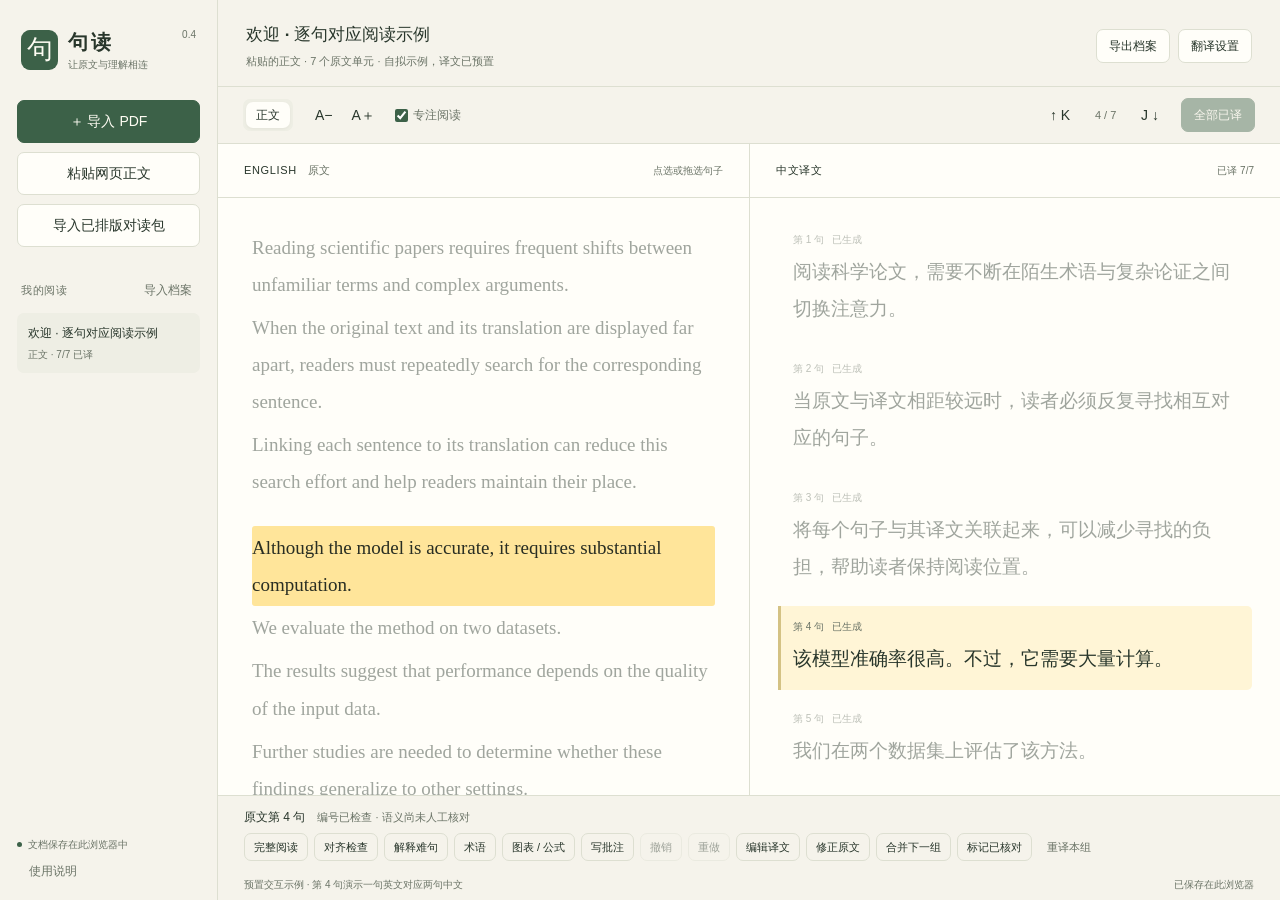
==== index.html @ b887f0e9 "Add files via upload" ====
<!doctype html>
<html lang="zh-CN" data-theme="paper">
<head>
  <meta charset="utf-8">
  <meta name="viewport" content="width=device-width,initial-scale=1">
  <meta name="color-scheme" content="light dark">
  <title>句读 · 双语论文阅读器</title>
  <link rel="icon" href="data:image/svg+xml,%3Csvg xmlns='http://www.w3.org/2000/svg' viewBox='0 0 64 64'%3E%3Crect width='64' height='64' rx='16' fill='%233a5c45'/%3E%3Ctext x='32' y='45' text-anchor='middle' font-size='44' fill='%23fff7de'%3E句%3C/text%3E%3C/svg%3E">
  <link rel="stylesheet" href="vendor/pdf_viewer.css">
  <link rel="stylesheet" href="styles.css">
</head>
<body>
  <div class="app-shell">
    <aside class="sidebar" aria-label="论文库">
      <div class="brand"><span class="brand-mark">句</span><div><strong>句读</strong><span>让原文与理解相连</span></div><span class="version">0.4</span></div>
      <div class="import-buttons">
        <button class="primary" id="import-pdf">＋ 导入 PDF</button>
        <button id="import-text">粘贴网页正文</button>
        <button id="import-paired">导入已排版对读包</button>
      </div>
      <div class="library-heading"><span>我的阅读</span><button class="text-button" id="import-project">导入档案</button></div>
      <nav id="library" aria-label="已保存的论文"></nav>
      <div class="sidebar-bottom"><span class="local-dot"></span>文档保存在此浏览器中<button class="text-button" id="show-help">使用说明</button></div>
    </aside>
    <main class="main">
      <header class="topbar">
        <div class="document-title"><h1 id="paper-title">句读</h1><div id="paper-meta"></div></div>
        <div class="top-actions"><button id="compact-pdf" class="compact-import">导入 PDF</button><button id="compact-text" class="compact-import">粘贴正文</button><button id="compact-paired" class="compact-import">导入对读包</button><button id="export-project">导出档案</button><button id="open-settings">翻译设置</button></div>
      </header>
      <select id="mobile-library" aria-label="切换论文"></select>
      <div class="error-banner" id="error-banner" role="alert" hidden><span id="error-message"></span><button class="text-button" id="dismiss-error">关闭</button></div>
      <div class="reading-toolbar">
        <div class="view-switch" aria-label="原文显示方式"><button id="view-text" class="selected" aria-pressed="true">正文</button><button id="view-pdf" aria-pressed="false" hidden>PDF 原版</button></div>
        <div class="reading-tools"><button id="font-minus" aria-label="减小正文字号">A−</button><button id="font-plus" aria-label="增大正文字号">A＋</button><label><input type="checkbox" id="focus-mode">专注阅读</label></div>
        <div class="sentence-nav"><button id="previous-sentence" aria-label="上一句，快捷键 K">↑ K</button><span id="position-label"></span><button id="next-sentence" aria-label="下一句，快捷键 J">J ↓</button></div>
        <button class="primary" id="translate">翻译未完成部分</button><button id="stop-translate" hidden>完成本批后停止</button>
      </div>
      <div class="reading-workspace" id="reading-workspace"><div class="reading-panes" id="reading-panes">
        <section class="pane source-pane" aria-label="英文原文">
          <header class="pane-header"><span>ENGLISH <em>原文</em></span><div class="pdf-navigation" id="pdf-navigation" hidden><button id="previous-page" aria-label="上一页">‹</button><label><input type="number" id="page-number" min="1" value="1" aria-label="PDF 页码"><span id="page-total"></span></label><button id="next-page" aria-label="下一页">›</button><select id="pdf-zoom" aria-label="PDF 放大比例"><option value="1">适宽</option><option value="1.25">125%</option><option value="1.5">150%</option><option value="2">200%</option></select></div><span class="pane-hint">点选或拖选句子</span></header>
          <div id="source-layout-note" class="layout-note" hidden>英文原版 · 连续滚动 · ↑ ↓ 逐句阅读</div>
          <div id="source-scroll" class="pane-scroll"><div id="source-text" lang="en"></div><div id="pdf-container" hidden></div></div>
        </section>
        <section class="pane translation-pane" aria-label="中文译文">
          <header class="pane-header"><span>中文译文</span><div id="target-view-switch" class="view-switch" aria-label="译文显示方式" hidden><button id="target-view-text" aria-pressed="false">逐句</button><button id="target-view-reader" aria-pressed="false">舒展阅读</button><button id="target-view-layout" aria-pressed="true" class="selected">论文版式</button></div><span id="translation-summary" class="pane-hint"></span></header>
          <div id="layout-note" class="layout-note" hidden><span id="layout-status">译文按原位排布 · 图表与公式保留</span><button id="layout-read" class="text-button">完整阅读 →</button></div>
          <div id="target-scroll" class="pane-scroll"><div id="target-text" lang="zh-CN"></div><div id="translated-pdf-container" hidden></div></div>
        </section>
      </div><aside id="reader-desk" class="reader-desk" aria-label="阅读助手" hidden>
        <header class="desk-heading"><strong id="desk-title">完整阅读</strong><div><button id="desk-expand" title="展开阅读区" aria-label="展开阅读区">⤢</button><button id="desk-close" aria-label="关闭阅读区">×</button></div></header>
        <nav id="desk-tabs" aria-label="阅读助手功能"></nav>
        <label class="desk-width">阅读区宽度<input id="desk-width" type="range" min="320" max="720" value="420" aria-label="阅读区宽度"></label>
        <div id="desk-body" class="desk-body"></div>
      </aside></div>
      <footer class="selection-bar">
        <div class="selection-description"><strong id="selection-label"></strong><span id="selection-note"></span></div>
        <div class="selection-actions"><button id="open-reading">完整阅读</button><button id="open-alignment">对齐检查</button><button id="open-explain">解释难句</button><button id="open-terms">术语</button><button id="open-references">图表 / 公式</button><button id="open-notes">写批注</button><button id="undo-edit" disabled>撤销</button><button id="redo-edit" disabled>重做</button><button id="edit-translation">编辑译文</button><button id="correct-source">修正原文</button><button id="merge-next">合并下一组</button><button id="split-group" hidden>按原文拆分</button><button id="review-group">标记已核对</button><button class="text-button" id="retranslate-group">重译本组</button></div>
      </footer>
      <div class="statusbar"><span id="activity" role="status" aria-live="polite">准备就绪</span><span id="save-state">保存在此浏览器</span></div>
    </main>
  </div>

  <input type="file" id="pdf-file" accept="application/pdf,.pdf" hidden>
  <input type="file" id="project-file" accept="application/json,.json" hidden>
  <input type="file" id="paired-files" accept="application/pdf,application/json,.pdf,.json" multiple hidden>

  <dialog id="paired-dialog" aria-labelledby="paired-title"><div class="dialog-heading"><h2 id="paired-title">导入已排版对读包</h2><button class="close-dialog" aria-label="关闭">×</button></div>
    <p>原文与中文 PDF 会按文件中的原始版式显示，点击任一侧的对应区域即可联动高亮。</p>
    <p class="muted">同时选择一个包中的文件：</p>
    <ul class="help-steps"><li>SideBySide 格式：英文 PDF、中文 PDF、alignment.json。</li><li>Zotero Bilingual 格式：双语 PDF、对应的 .map.json。中文在左或右均可。</li></ul>
    <p class="muted">可使用 PDF2zh／BabelDOC 等工具生成中文 PDF，再配合句子坐标映射。只有两份 PDF 时暂不能自动建立对应关系。导入过程在本机完成，不调用翻译服务。</p>
    <p class="muted">排好版的 PDF 可阅读、重新配对、核对和导出。统一术语时更新舒展阅读中的文字；原 PDF 保留原样。</p>
    <div class="dialog-actions"><button id="open-layout-demo">打开版式演示</button><button class="close-dialog">取消</button><button id="choose-paired" class="primary">选择 PDF 和映射文件</button></div>
  </dialog>

  <dialog id="text-dialog">
    <form id="text-form"><div class="dialog-heading"><h2>粘贴网页正文</h2><button type="button" class="close-dialog" aria-label="关闭">×</button></div>
      <p class="muted">从论文网页复制英文正文。段落之间保留空行，公式可原样粘贴。</p>
      <label class="field">论文标题<input id="text-title" placeholder="例如：论文名称"></label>
      <label class="field">英文正文<textarea id="text-input" rows="11" required placeholder="Paste the English text here…" spellcheck="false"></textarea></label>
      <div class="dialog-actions"><button type="button" class="close-dialog">取消</button><button type="submit" class="primary">开始阅读</button></div>
    </form>
  </dialog>

  <dialog id="settings-dialog">
    <form id="settings-form"><div class="dialog-heading"><h2>翻译设置</h2><button type="button" class="close-dialog" aria-label="关闭">×</button></div>
      <p class="muted">点击翻译或难句解释时，将相应句子及相邻上下文发送到你填写的服务。选用本地模型时，文本留在本机。</p>
      <label class="field">接口协议<select id="setting-protocol"><option value="compatible">兼容 Chat Completions 的接口</option><option value="ollama">Ollama 原生接口</option></select></label>
      <label class="field">服务地址<input id="setting-url" type="url" placeholder="https://你的服务地址/v1" required spellcheck="false"><small>可填写基础地址或完整的 /chat/completions 地址。</small></label>
      <label class="field">模型名称<input id="setting-model" placeholder="填写服务中的准确模型名称" required spellcheck="false"></label>
      <label class="field">API 密钥<input id="setting-key" type="password" autocomplete="off" placeholder="本地服务通常可以留空"><small>密钥只在当前页面内存中保留，刷新后需要重新填写，不写入档案。</small></label>
      <label class="field">研究领域 / 术语约定（可选）<textarea id="setting-domain" rows="2" placeholder="例如：机械视觉；assembly 译为装配，pose 译为位姿。"></textarea></label>
      <div class="settings-row"><label class="field">每批原文单元<select id="setting-batch"><option value="4">4（适合较小的本地模型）</option><option value="8">8</option><option value="12">12</option><option value="20">20</option></select></label><label class="field">阅读外观<select id="setting-theme"><option value="paper">纸张</option><option value="light">明亮</option><option value="dark">夜间</option></select></label></div>
      <div id="connection-result" class="connection-result" role="status"></div>
      <div class="dialog-actions"><button type="button" id="test-connection">测试连接（少量用量）</button><button type="submit" class="primary">保存设置</button></div>
    </form>
  </dialog>

  <dialog id="edit-dialog"><form id="edit-form"><div class="dialog-heading"><h2 id="edit-title">编辑译文</h2><button type="button" class="close-dialog" aria-label="关闭">×</button></div><div id="edit-source" class="source-excerpt"></div><div id="edit-fields"></div><label class="review-check" id="edit-reviewed-row"><input type="checkbox" id="edit-reviewed">我已核对原文和译文</label><div class="dialog-actions"><button type="button" class="close-dialog">取消</button><button type="submit" class="primary">保存</button></div></form></dialog>

  <dialog id="help-dialog"><div class="dialog-heading"><h2>从一篇论文开始</h2><button class="close-dialog" aria-label="关闭">×</button></div>
    <ol class="help-steps"><li>导入可选中文字的 PDF，或粘贴论文网页正文。</li><li>先检查英文识别顺序；PDF 可切换原版和正文。选中有误的单元，用“修正原文”修改。</li><li>在翻译设置填写你的服务地址和模型，再翻译未完成部分。支持分批暂停与续译。</li><li>PDF 右侧可选“论文版式”，中文按原来的栏位、标题和段落位置排布，图表、公式和较短的图内标签保留原样。未翻译区域显示英文；原栏位放不下时，点击句子可在可调宽的阅读区看完整译文；选择“舒展阅读”可自然换行连续读全文。跨栏或跨页的句组不按标点硬拆，可展开阅读整组译文。</li><li>点选或拖选英文，中文对应句组同步高亮；点击中文可反向定位。PDF 两侧均可连续滚动，点击对应句子时定位另一侧；页码可直接跳转。按 ↓ / → / J 下一句、↑ / ← / K 上一句，或 Alt+↓ / Alt+↑，在输入框和弹窗中不会触发切句。两侧可一起放大。“专注阅读”会淡化两侧其余内容；“完整阅读”支持调宽和展开。</li><li>使用“对齐检查”查看漏译、数值及已有警告；可重新配对、合并、拆分，并用撤销 / 重做或 Ctrl+Z / Ctrl+Shift+Z 恢复。已排版 PDF 可以重配已有片段。核对后可做确认标记。</li><li>“解释难句”会调用你配置的模型，结合相邻上下文解释结构、术语与作者意图，每条附原文依据。AI 解释仍需核对。</li><li>“术语”支持悬停释义、自定义本文含义、统一现有译法和个人词库导入 / 导出。“图表 / 公式”可按编号展开原页，关闭后回到当前句。“写批注”自动关联中英文，可导出带原句、译文、页码的笔记。</li><li>阅读位置和文档自动保存在此浏览器。定期导出档案，换浏览器或清理数据前尤其如此。</li></ol>
    <p class="muted">第一版不支持扫描件 OCR、网页网址直接抓取或短语级精准对齐。复杂表格与公式附近的识别结果需要检查。“已生成”表示编号检查通过，不代表语义已经核对。</p>
      <div class="dialog-actions"><button type="button" class="close-dialog primary">开始</button></div>
  </dialog>
  <div id="toast" class="toast" role="status" hidden></div>
  <script type="module" src="app.mjs"></script>
</body>
</html>
---- vendor/pdf_viewer.css ----
/* Copyright 2014 Mozilla Foundation
 *
 * Licensed under the Apache License, Version 2.0 (the "License");
 * you may not use this file except in compliance with the License.
 * You may obtain a copy of the License at
 *
 *     http://www.apache.org/licenses/LICENSE-2.0
 *
 * Unless required by applicable law or agreed to in writing, software
 * distributed under the License is distributed on an "AS IS" BASIS,
 * WITHOUT WARRANTIES OR CONDITIONS OF ANY KIND, either express or implied.
 * See the License for the specific language governing permissions and
 * limitations under the License.
 */

.messageBar{
  --closing-button-icon:url(images/messageBar_closingButton.svg);
  --message-bar-close-button-color:var(--text-primary-color);
  --message-bar-close-button-color-hover:var(--text-primary-color);
  --message-bar-close-button-border-radius:4px;
  --message-bar-close-button-border:none;
  --message-bar-close-button-hover-bg-color:rgb(21 20 26 / 0.14);
  --message-bar-close-button-active-bg-color:rgb(21 20 26 / 0.21);
  --message-bar-close-button-focus-bg-color:rgb(21 20 26 / 0.07);
}

@media (prefers-color-scheme: dark){

.messageBar{
    --message-bar-close-button-hover-bg-color:rgb(251 251 254 / 0.14);
    --message-bar-close-button-active-bg-color:rgb(251 251 254 / 0.21);
    --message-bar-close-button-focus-bg-color:rgb(251 251 254 / 0.07);
}
  }

@media screen and (forced-colors: active){

.messageBar{
    --message-bar-close-button-color:ButtonText;
    --message-bar-close-button-border:1px solid ButtonText;
    --message-bar-close-button-hover-bg-color:ButtonText;
    --message-bar-close-button-active-bg-color:ButtonText;
    --message-bar-close-button-focus-bg-color:ButtonText;
    --message-bar-close-button-color-hover:HighlightText;
}
  }

.messageBar{

  display:flex;
  position:relative;
  padding:8px 8px 8px 16px;
  flex-direction:column;
  justify-content:center;
  align-items:center;
  gap:8px;
  -webkit-user-select:none;
     -moz-user-select:none;
          user-select:none;

  border-radius:4px;

  border:1px solid var(--message-bar-border-color);
  background:var(--message-bar-bg-color);
  color:var(--message-bar-fg-color);
}

.messageBar  > div{
    display:flex;
    align-items:flex-start;
    gap:8px;
    align-self:stretch;
  }

:is(.messageBar > div)::before{
      content:"";
      display:inline-block;
      width:16px;
      height:16px;
      -webkit-mask-image:var(--message-bar-icon);
              mask-image:var(--message-bar-icon);
      -webkit-mask-size:cover;
              mask-size:cover;
      background-color:var(--message-bar-icon-color);
      flex-shrink:0;
    }

.messageBar button{
    cursor:pointer;
  }

:is(.messageBar button):focus-visible{
      outline:var(--focus-ring-outline);
      outline-offset:2px;
    }

.messageBar .closeButton{
    width:32px;
    height:32px;
    background:none;
    border-radius:var(--message-bar-close-button-border-radius);
    border:var(--message-bar-close-button-border);

    display:flex;
    align-items:center;
    justify-content:center;
  }

:is(.messageBar .closeButton)::before{
      content:"";
      display:inline-block;
      width:16px;
      height:16px;
      -webkit-mask-image:var(--closing-button-icon);
              mask-image:var(--closing-button-icon);
      -webkit-mask-size:cover;
              mask-size:cover;
      background-color:var(--message-bar-close-button-color);
    }

:is(.messageBar .closeButton):is(:hover,:active,:focus)::before{
      background-color:var(--message-bar-close-button-color-hover);
    }

:is(.messageBar .closeButton):hover{
      background-color:var(--message-bar-close-button-hover-bg-color);
    }

:is(.messageBar .closeButton):active{
      background-color:var(--message-bar-close-button-active-bg-color);
    }

:is(.messageBar .closeButton):focus{
      background-color:var(--message-bar-close-button-focus-bg-color);
    }

:is(.messageBar .closeButton)  > span{
      display:inline-block;
      width:0;
      height:0;
      overflow:hidden;
    }

#editorUndoBar{
  --text-primary-color:#15141a;

  --message-bar-icon:url(images/secondaryToolbarButton-documentProperties.svg);
  --message-bar-icon-color:#0060df;
  --message-bar-bg-color:#deeafc;
  --message-bar-fg-color:var(--text-primary-color);
  --message-bar-border-color:rgb(0 0 0 / 0.08);

  --undo-button-bg-color:rgb(21 20 26 / 0.07);
  --undo-button-bg-color-hover:rgb(21 20 26 / 0.14);
  --undo-button-bg-color-active:rgb(21 20 26 / 0.21);

  --undo-button-fg-color:var(--message-bar-fg-color);
  --undo-button-fg-color-hover:var(--undo-button-fg-color);
  --undo-button-fg-color-active:var(--undo-button-fg-color);

  --focus-ring-color:#0060df;
  --focus-ring-outline:2px solid var(--focus-ring-color);
}

@media (prefers-color-scheme: dark){

#editorUndoBar{
    --text-primary-color:#fbfbfe;

    --message-bar-icon-color:#73a7f3;
    --message-bar-bg-color:#003070;
    --message-bar-border-color:rgb(255 255 255 / 0.08);

    --undo-button-bg-color:rgb(255 255 255 / 0.08);
    --undo-button-bg-color-hover:rgb(255 255 255 / 0.14);
    --undo-button-bg-color-active:rgb(255 255 255 / 0.21);
}
  }

@media screen and (forced-colors: active){

#editorUndoBar{
    --text-primary-color:CanvasText;

    --message-bar-icon-color:CanvasText;
    --message-bar-bg-color:Canvas;
    --message-bar-border-color:CanvasText;

    --undo-button-bg-color:ButtonText;
    --undo-button-bg-color-hover:SelectedItem;
    --undo-button-bg-color-active:SelectedItem;

    --undo-button-fg-color:ButtonFace;
    --undo-button-fg-color-hover:SelectedItemText;
    --undo-button-fg-color-active:SelectedItemText;

    --focus-ring-color:CanvasText;
}
  }

#editorUndoBar{

  position:fixed;
  top:50px;
  left:50%;
  transform:translateX(-50%);
  z-index:10;

  padding-block:8px;
  padding-inline:16px 8px;

  font:menu;
  font-size:15px;

  cursor:default;
}

#editorUndoBar button{
    cursor:pointer;
  }

#editorUndoBar #editorUndoBarUndoButton{
    border-radius:4px;
    font-weight:590;
    line-height:19.5px;
    color:var(--undo-button-fg-color);
    border:none;
    padding:4px 16px;
    margin-inline-start:8px;
    height:32px;

    background-color:var(--undo-button-bg-color);
  }

:is(#editorUndoBar #editorUndoBarUndoButton):hover{
      background-color:var(--undo-button-bg-color-hover);
      color:var(--undo-button-fg-color-hover);
    }

:is(#editorUndoBar #editorUndoBarUndoButton):active{
      background-color:var(--undo-button-bg-color-active);
      color:var(--undo-button-fg-color-active);
    }

#editorUndoBar  > div{
    align-items:center;
  }

.dialog{
  --dialog-bg-color:white;
  --dialog-border-color:white;
  --dialog-shadow:0 2px 14px 0 rgb(58 57 68 / 0.2);
  --text-primary-color:#15141a;
  --text-secondary-color:#5b5b66;
  --hover-filter:brightness(0.9);
  --focus-ring-color:#0060df;
  --focus-ring-outline:2px solid var(--focus-ring-color);
  --link-fg-color:#0060df;
  --link-hover-fg-color:#0250bb;
  --separator-color:#f0f0f4;

  --textarea-border-color:#8f8f9d;
  --textarea-bg-color:white;
  --textarea-fg-color:var(--text-secondary-color);

  --radio-bg-color:#f0f0f4;
  --radio-checked-bg-color:#fbfbfe;
  --radio-border-color:#8f8f9d;
  --radio-checked-border-color:#0060df;

  --button-secondary-bg-color:#f0f0f4;
  --button-secondary-fg-color:var(--text-primary-color);
  --button-secondary-border-color:var(--button-secondary-bg-color);
  --button-secondary-hover-bg-color:var(--button-secondary-bg-color);
  --button-secondary-hover-fg-color:var(--button-secondary-fg-color);
  --button-secondary-hover-border-color:var(--button-secondary-hover-bg-color);

  --button-primary-bg-color:#0060df;
  --button-primary-fg-color:#fbfbfe;
  --button-primary-border-color:var(--button-primary-bg-color);
  --button-primary-hover-bg-color:var(--button-primary-bg-color);
  --button-primary-hover-fg-color:var(--button-primary-fg-color);
  --button-primary-hover-border-color:var(--button-primary-hover-bg-color);
}

@media (prefers-color-scheme: dark){

.dialog{
    --dialog-bg-color:#1c1b22;
    --dialog-border-color:#1c1b22;
    --dialog-shadow:0 2px 14px 0 #15141a;
    --text-primary-color:#fbfbfe;
    --text-secondary-color:#cfcfd8;
    --focus-ring-color:#0df;
    --hover-filter:brightness(1.4);
    --link-fg-color:#0df;
    --link-hover-fg-color:#80ebff;
    --separator-color:#52525e;

    --textarea-bg-color:#42414d;

    --radio-bg-color:#2b2a33;
    --radio-checked-bg-color:#15141a;
    --radio-checked-border-color:#0df;

    --button-secondary-bg-color:#2b2a33;
    --button-primary-bg-color:#0df;
    --button-primary-fg-color:#15141a;
}
  }

@media screen and (forced-colors: active){

.dialog{
    --dialog-bg-color:Canvas;
    --dialog-border-color:CanvasText;
    --dialog-shadow:none;
    --text-primary-color:CanvasText;
    --text-secondary-color:CanvasText;
    --hover-filter:none;
    --focus-ring-color:ButtonBorder;
    --link-fg-color:LinkText;
    --link-hover-fg-color:LinkText;
    --separator-color:CanvasText;

    --textarea-border-color:ButtonBorder;
    --textarea-bg-color:Field;
    --textarea-fg-color:ButtonText;

    --radio-bg-color:ButtonFace;
    --radio-checked-bg-color:ButtonFace;
    --radio-border-color:ButtonText;
    --radio-checked-border-color:ButtonText;

    --button-secondary-bg-color:ButtonFace;
    --button-secondary-fg-color:ButtonText;
    --button-secondary-border-color:ButtonText;
    --button-secondary-hover-bg-color:AccentColor;
    --button-secondary-hover-fg-color:AccentColorText;

    --button-primary-bg-color:ButtonText;
    --button-primary-fg-color:ButtonFace;
    --button-primary-hover-bg-color:AccentColor;
    --button-primary-hover-fg-color:AccentColorText;
}
  }

.dialog{

  font:message-box;
  font-size:13px;
  font-weight:400;
  line-height:150%;
  border-radius:4px;
  padding:12px 16px;
  border:1px solid var(--dialog-border-color);
  background:var(--dialog-bg-color);
  color:var(--text-primary-color);
  box-shadow:var(--dialog-shadow);
}

:is(.dialog .mainContainer) *:focus-visible{
      outline:var(--focus-ring-outline);
      outline-offset:2px;
    }

:is(.dialog .mainContainer) .title{
      display:flex;
      width:auto;
      flex-direction:column;
      justify-content:flex-end;
      align-items:flex-start;
      gap:12px;
    }

:is(:is(.dialog .mainContainer) .title)  > span{
        font-size:13px;
        font-style:normal;
        font-weight:590;
        line-height:150%;
      }

:is(.dialog .mainContainer) .dialogSeparator{
      width:100%;
      height:0;
      margin-block:4px;
      border-top:1px solid var(--separator-color);
      border-bottom:none;
    }

:is(.dialog .mainContainer) .dialogButtonsGroup{
      display:flex;
      gap:12px;
      align-self:flex-end;
    }

:is(.dialog .mainContainer) .radio{
      display:flex;
      flex-direction:column;
      align-items:flex-start;
      gap:4px;
    }

:is(:is(.dialog .mainContainer) .radio)  > .radioButton{
        display:flex;
        gap:8px;
        align-self:stretch;
        align-items:center;
      }

:is(:is(:is(.dialog .mainContainer) .radio) > .radioButton) input{
          -webkit-appearance:none;
             -moz-appearance:none;
                  appearance:none;
          box-sizing:border-box;
          width:16px;
          height:16px;
          border-radius:50%;
          background-color:var(--radio-bg-color);
          border:1px solid var(--radio-border-color);
        }

:is(:is(:is(:is(.dialog .mainContainer) .radio) > .radioButton) input):hover{
            filter:var(--hover-filter);
          }

:is(:is(:is(:is(.dialog .mainContainer) .radio) > .radioButton) input):checked{
            background-color:var(--radio-checked-bg-color);
            border:4px solid var(--radio-checked-border-color);
          }

:is(:is(.dialog .mainContainer) .radio)  > .radioLabel{
        display:flex;
        padding-inline-start:24px;
        align-items:flex-start;
        gap:10px;
        align-self:stretch;
      }

:is(:is(:is(.dialog .mainContainer) .radio) > .radioLabel)  > span{
          flex:1 0 0;
          font-size:11px;
          color:var(--text-secondary-color);
        }

:is(.dialog .mainContainer) button:not(:is(.toggle-button,.closeButton)){
      border-radius:4px;
      border:1px solid;
      font:menu;
      font-weight:600;
      padding:4px 16px;
      width:auto;
      height:32px;
    }

:is(:is(.dialog .mainContainer) button:not(:is(.toggle-button,.closeButton))):hover{
        cursor:pointer;
        filter:var(--hover-filter);
      }

.secondaryButton:is(:is(.dialog .mainContainer) button:not(:is(.toggle-button,.closeButton))){
        color:var(--button-secondary-fg-color);
        background-color:var(--button-secondary-bg-color);
        border-color:var(--button-secondary-border-color);
      }

.secondaryButton:is(:is(.dialog .mainContainer) button:not(:is(.toggle-button,.closeButton))):hover{
          color:var(--button-secondary-hover-fg-color);
          background-color:var(--button-secondary-hover-bg-color);
          border-color:var(--button-secondary-hover-border-color);
        }

.primaryButton:is(:is(.dialog .mainContainer) button:not(:is(.toggle-button,.closeButton))){
        color:var(--button-primary-fg-color);
        background-color:var(--button-primary-bg-color);
        border-color:var(--button-primary-border-color);
        opacity:1;
      }

.primaryButton:is(:is(.dialog .mainContainer) button:not(:is(.toggle-button,.closeButton))):hover{
          color:var(--button-primary-hover-fg-color);
          background-color:var(--button-primary-hover-bg-color);
          border-color:var(--button-primary-hover-border-color);
        }

:is(.dialog .mainContainer) a{
      color:var(--link-fg-color);
    }

:is(:is(.dialog .mainContainer) a):hover{
        color:var(--link-hover-fg-color);
      }

:is(.dialog .mainContainer) textarea{
      font:inherit;
      padding:8px;
      resize:none;
      margin:0;
      box-sizing:border-box;
      border-radius:4px;
      border:1px solid var(--textarea-border-color);
      background:var(--textarea-bg-color);
      color:var(--textarea-fg-color);
    }

:is(:is(.dialog .mainContainer) textarea):focus{
        outline-offset:0;
        border-color:transparent;
      }

:is(:is(.dialog .mainContainer) textarea):disabled{
        pointer-events:none;
        opacity:0.4;
      }

:is(.dialog .mainContainer) .messageBar{
      --message-bar-bg-color:#ffebcd;
      --message-bar-fg-color:#15141a;
      --message-bar-border-color:rgb(0 0 0 / 0.08);
      --message-bar-icon:url(images/messageBar_warning.svg);
      --message-bar-icon-color:#cd411e;
    }

@media (prefers-color-scheme: dark){

:is(.dialog .mainContainer) .messageBar{
        --message-bar-bg-color:#5a3100;
        --message-bar-fg-color:#fbfbfe;
        --message-bar-border-color:rgb(255 255 255 / 0.08);
        --message-bar-icon-color:#e49c49;
    }
      }

@media screen and (forced-colors: active){

:is(.dialog .mainContainer) .messageBar{
        --message-bar-bg-color:HighlightText;
        --message-bar-fg-color:CanvasText;
        --message-bar-border-color:CanvasText;
        --message-bar-icon-color:CanvasText;
    }
      }

:is(.dialog .mainContainer) .messageBar{

      align-self:stretch;
    }

:is(:is(:is(.dialog .mainContainer) .messageBar) > div)::before,:is(:is(:is(.dialog .mainContainer) .messageBar) > div)  > div{
          margin-block:4px;
        }

:is(:is(:is(.dialog .mainContainer) .messageBar) > div)  > div{
          display:flex;
          flex-direction:column;
          align-items:flex-start;
          gap:8px;
          flex:1 0 0;
        }

:is(:is(:is(:is(.dialog .mainContainer) .messageBar) > div) > div) .title{
            font-size:13px;
            font-weight:590;
          }

:is(:is(:is(:is(.dialog .mainContainer) .messageBar) > div) > div) .description{
            font-size:13px;
          }

:is(.dialog .mainContainer) .toggler{
      display:flex;
      align-items:center;
      gap:8px;
      align-self:stretch;
    }

:is(:is(.dialog .mainContainer) .toggler)  > .togglerLabel{
        -webkit-user-select:none;
           -moz-user-select:none;
                user-select:none;
      }

.textLayer{
  position:absolute;
  text-align:initial;
  inset:0;
  overflow:clip;
  opacity:1;
  line-height:1;
  -webkit-text-size-adjust:none;
     -moz-text-size-adjust:none;
          text-size-adjust:none;
  forced-color-adjust:none;
  transform-origin:0 0;
  caret-color:CanvasText;
  z-index:0;
}

.textLayer.highlighting{
    touch-action:none;
  }

.textLayer :is(span,br){
    color:transparent;
    position:absolute;
    white-space:pre;
    cursor:text;
    transform-origin:0% 0%;
  }

.textLayer  > :not(.markedContent),.textLayer .markedContent span:not(.markedContent){
    z-index:1;
  }

.textLayer span.markedContent{
    top:0;
    height:0;
  }

.textLayer span[role="img"]{
    -webkit-user-select:none;
       -moz-user-select:none;
            user-select:none;
    cursor:default;
  }

.textLayer .highlight{
    --highlight-bg-color:rgb(180 0 170 / 0.25);
    --highlight-selected-bg-color:rgb(0 100 0 / 0.25);
    --highlight-backdrop-filter:none;
    --highlight-selected-backdrop-filter:none;
  }

@media screen and (forced-colors: active){

.textLayer .highlight{
      --highlight-bg-color:transparent;
      --highlight-selected-bg-color:transparent;
      --highlight-backdrop-filter:var(--hcm-highlight-filter);
      --highlight-selected-backdrop-filter:var(
        --hcm-highlight-selected-filter
      );
  }
    }

.textLayer .highlight{

    margin:-1px;
    padding:1px;
    background-color:var(--highlight-bg-color);
    -webkit-backdrop-filter:var(--highlight-backdrop-filter);
            backdrop-filter:var(--highlight-backdrop-filter);
    border-radius:4px;
  }

.appended:is(.textLayer .highlight){
      position:initial;
    }

.begin:is(.textLayer .highlight){
      border-radius:4px 0 0 4px;
    }

.end:is(.textLayer .highlight){
      border-radius:0 4px 4px 0;
    }

.middle:is(.textLayer .highlight){
      border-radius:0;
    }

.selected:is(.textLayer .highlight){
      background-color:var(--highlight-selected-bg-color);
      -webkit-backdrop-filter:var(--highlight-selected-backdrop-filter);
              backdrop-filter:var(--highlight-selected-backdrop-filter);
    }

.textLayer ::-moz-selection{
    background:rgba(0 0 255 / 0.25);
    background:color-mix(in srgb, AccentColor, transparent 75%);
  }

.textLayer ::selection{
    background:rgba(0 0 255 / 0.25);
    background:color-mix(in srgb, AccentColor, transparent 75%);
  }

.textLayer br::-moz-selection{
    background:transparent;
  }

.textLayer br::selection{
    background:transparent;
  }

.textLayer .endOfContent{
    display:block;
    position:absolute;
    inset:100% 0 0;
    z-index:0;
    cursor:default;
    -webkit-user-select:none;
       -moz-user-select:none;
            user-select:none;
  }

.textLayer.selecting .endOfContent{
    top:0;
  }

.annotationLayer{
  --annotation-unfocused-field-background:url("data:image/svg+xml;charset=UTF-8,<svg width='1px' height='1px' xmlns='http://www.w3.org/2000/svg'><rect width='100%' height='100%' style='fill:rgba(0, 54, 255, 0.13);'/></svg>");
  --input-focus-border-color:Highlight;
  --input-focus-outline:1px solid Canvas;
  --input-unfocused-border-color:transparent;
  --input-disabled-border-color:transparent;
  --input-hover-border-color:black;
  --link-outline:none;
}

@media screen and (forced-colors: active){

.annotationLayer{
    --input-focus-border-color:CanvasText;
    --input-unfocused-border-color:ActiveText;
    --input-disabled-border-color:GrayText;
    --input-hover-border-color:Highlight;
    --link-outline:1.5px solid LinkText;
}

    .annotationLayer .textWidgetAnnotation :is(input,textarea):required,.annotationLayer .choiceWidgetAnnotation select:required,.annotationLayer .buttonWidgetAnnotation:is(.checkBox,.radioButton) input:required{
      outline:1.5px solid selectedItem;
    }

    .annotationLayer .linkAnnotation{
      outline:var(--link-outline);
    }

      :is(.annotationLayer .linkAnnotation):hover{
        -webkit-backdrop-filter:var(--hcm-highlight-filter);
                backdrop-filter:var(--hcm-highlight-filter);
      }

      :is(.annotationLayer .linkAnnotation) > a:hover{
        opacity:0 !important;
        background:none !important;
        box-shadow:none;
      }

    .annotationLayer .popupAnnotation .popup{
      outline:calc(1.5px * var(--scale-factor)) solid CanvasText !important;
      background-color:ButtonFace !important;
      color:ButtonText !important;
    }

    .annotationLayer .highlightArea:hover::after{
      position:absolute;
      top:0;
      left:0;
      width:100%;
      height:100%;
      -webkit-backdrop-filter:var(--hcm-highlight-filter);
              backdrop-filter:var(--hcm-highlight-filter);
      content:"";
      pointer-events:none;
    }

    .annotationLayer .popupAnnotation.focused .popup{
      outline:calc(3px * var(--scale-factor)) solid Highlight !important;
    }
  }

.annotationLayer{

  position:absolute;
  top:0;
  left:0;
  pointer-events:none;
  transform-origin:0 0;
}

.annotationLayer[data-main-rotation="90"] .norotate{
    transform:rotate(270deg) translateX(-100%);
  }

.annotationLayer[data-main-rotation="180"] .norotate{
    transform:rotate(180deg) translate(-100%, -100%);
  }

.annotationLayer[data-main-rotation="270"] .norotate{
    transform:rotate(90deg) translateY(-100%);
  }

.annotationLayer.disabled section,.annotationLayer.disabled .popup{
      pointer-events:none;
    }

.annotationLayer .annotationContent{
    position:absolute;
    width:100%;
    height:100%;
    pointer-events:none;
  }

.freetext:is(.annotationLayer .annotationContent){
      background:transparent;
      border:none;
      inset:0;
      overflow:visible;
      white-space:nowrap;
      font:10px sans-serif;
      line-height:1.35;
      -webkit-user-select:none;
         -moz-user-select:none;
              user-select:none;
    }

.annotationLayer section{
    position:absolute;
    text-align:initial;
    pointer-events:auto;
    box-sizing:border-box;
    transform-origin:0 0;
  }

:is(.annotationLayer section):has(div.annotationContent) canvas.annotationContent{
        display:none;
      }

.textLayer.selecting ~ .annotationLayer section{
    pointer-events:none;
  }

.annotationLayer :is(.linkAnnotation,.buttonWidgetAnnotation.pushButton) > a{
    position:absolute;
    font-size:1em;
    top:0;
    left:0;
    width:100%;
    height:100%;
  }

.annotationLayer :is(.linkAnnotation,.buttonWidgetAnnotation.pushButton):not(.hasBorder) > a:hover{
    opacity:0.2;
    background-color:rgb(255 255 0);
    box-shadow:0 2px 10px rgb(255 255 0);
  }

.annotationLayer .linkAnnotation.hasBorder:hover{
    background-color:rgb(255 255 0 / 0.2);
  }

.annotationLayer .hasBorder{
    background-size:100% 100%;
  }

.annotationLayer .textAnnotation img{
    position:absolute;
    cursor:pointer;
    width:100%;
    height:100%;
    top:0;
    left:0;
  }

.annotationLayer .textWidgetAnnotation :is(input,textarea),.annotationLayer .choiceWidgetAnnotation select,.annotationLayer .buttonWidgetAnnotation:is(.checkBox,.radioButton) input{
    background-image:var(--annotation-unfocused-field-background);
    border:2px solid var(--input-unfocused-border-color);
    box-sizing:border-box;
    font:calc(9px * var(--scale-factor)) sans-serif;
    height:100%;
    margin:0;
    vertical-align:top;
    width:100%;
  }

.annotationLayer .textWidgetAnnotation :is(input,textarea):required,.annotationLayer .choiceWidgetAnnotation select:required,.annotationLayer .buttonWidgetAnnotation:is(.checkBox,.radioButton) input:required{
    outline:1.5px solid red;
  }

.annotationLayer .choiceWidgetAnnotation select option{
    padding:0;
  }

.annotationLayer .buttonWidgetAnnotation.radioButton input{
    border-radius:50%;
  }

.annotationLayer .textWidgetAnnotation textarea{
    resize:none;
  }

.annotationLayer .textWidgetAnnotation [disabled]:is(input,textarea),.annotationLayer .choiceWidgetAnnotation select[disabled],.annotationLayer .buttonWidgetAnnotation:is(.checkBox,.radioButton) input[disabled]{
    background:none;
    border:2px solid var(--input-disabled-border-color);
    cursor:not-allowed;
  }

.annotationLayer .textWidgetAnnotation :is(input,textarea):hover,.annotationLayer .choiceWidgetAnnotation select:hover,.annotationLayer .buttonWidgetAnnotation:is(.checkBox,.radioButton) input:hover{
    border:2px solid var(--input-hover-border-color);
  }

.annotationLayer .textWidgetAnnotation :is(input,textarea):hover,.annotationLayer .choiceWidgetAnnotation select:hover,.annotationLayer .buttonWidgetAnnotation.checkBox input:hover{
    border-radius:2px;
  }

.annotationLayer .textWidgetAnnotation :is(input,textarea):focus,.annotationLayer .choiceWidgetAnnotation select:focus{
    background:none;
    border:2px solid var(--input-focus-border-color);
    border-radius:2px;
    outline:var(--input-focus-outline);
  }

.annotationLayer .buttonWidgetAnnotation:is(.checkBox,.radioButton) :focus{
    background-image:none;
    background-color:transparent;
  }

.annotationLayer .buttonWidgetAnnotation.checkBox :focus{
    border:2px solid var(--input-focus-border-color);
    border-radius:2px;
    outline:var(--input-focus-outline);
  }

.annotationLayer .buttonWidgetAnnotation.radioButton :focus{
    border:2px solid var(--input-focus-border-color);
    outline:var(--input-focus-outline);
  }

.annotationLayer .buttonWidgetAnnotation.checkBox input:checked::before,.annotationLayer .buttonWidgetAnnotation.checkBox input:checked::after,.annotationLayer .buttonWidgetAnnotation.radioButton input:checked::before{
    background-color:CanvasText;
    content:"";
    display:block;
    position:absolute;
  }

.annotationLayer .buttonWidgetAnnotation.checkBox input:checked::before,.annotationLayer .buttonWidgetAnnotation.checkBox input:checked::after{
    height:80%;
    left:45%;
    width:1px;
  }

.annotationLayer .buttonWidgetAnnotation.checkBox input:checked::before{
    transform:rotate(45deg);
  }

.annotationLayer .buttonWidgetAnnotation.checkBox input:checked::after{
    transform:rotate(-45deg);
  }

.annotationLayer .buttonWidgetAnnotation.radioButton input:checked::before{
    border-radius:50%;
    height:50%;
    left:25%;
    top:25%;
    width:50%;
  }

.annotationLayer .textWidgetAnnotation input.comb{
    font-family:monospace;
    padding-left:2px;
    padding-right:0;
  }

.annotationLayer .textWidgetAnnotation input.comb:focus{
    width:103%;
  }

.annotationLayer .buttonWidgetAnnotation:is(.checkBox,.radioButton) input{
    -webkit-appearance:none;
       -moz-appearance:none;
            appearance:none;
  }

.annotationLayer .fileAttachmentAnnotation .popupTriggerArea{
    height:100%;
    width:100%;
  }

.annotationLayer .popupAnnotation{
    position:absolute;
    font-size:calc(9px * var(--scale-factor));
    pointer-events:none;
    width:-moz-max-content;
    width:max-content;
    max-width:45%;
    height:auto;
  }

.annotationLayer .popup{
    background-color:rgb(255 255 153);
    box-shadow:0 calc(2px * var(--scale-factor)) calc(5px * var(--scale-factor)) rgb(136 136 136);
    border-radius:calc(2px * var(--scale-factor));
    outline:1.5px solid rgb(255 255 74);
    padding:calc(6px * var(--scale-factor));
    cursor:pointer;
    font:message-box;
    white-space:normal;
    word-wrap:break-word;
    pointer-events:auto;
  }

.annotationLayer .popupAnnotation.focused .popup{
    outline-width:3px;
  }

.annotationLayer .popup *{
    font-size:calc(9px * var(--scale-factor));
  }

.annotationLayer .popup > .header{
    display:inline-block;
  }

.annotationLayer .popup > .header h1{
    display:inline;
  }

.annotationLayer .popup > .header .popupDate{
    display:inline-block;
    margin-left:calc(5px * var(--scale-factor));
    width:-moz-fit-content;
    width:fit-content;
  }

.annotationLayer .popupContent{
    border-top:1px solid rgb(51 51 51);
    margin-top:calc(2px * var(--scale-factor));
    padding-top:calc(2px * var(--scale-factor));
  }

.annotationLayer .richText > *{
    white-space:pre-wrap;
    font-size:calc(9px * var(--scale-factor));
  }

.annotationLayer .popupTriggerArea{
    cursor:pointer;
  }

.annotationLayer section svg{
    position:absolute;
    width:100%;
    height:100%;
    top:0;
    left:0;
  }

.annotationLayer .annotationTextContent{
    position:absolute;
    width:100%;
    height:100%;
    opacity:0;
    color:transparent;
    -webkit-user-select:none;
       -moz-user-select:none;
            user-select:none;
    pointer-events:none;
  }

:is(.annotationLayer .annotationTextContent) span{
      width:100%;
      display:inline-block;
    }

.annotationLayer svg.quadrilateralsContainer{
    contain:strict;
    width:0;
    height:0;
    position:absolute;
    top:0;
    left:0;
    z-index:-1;
  }

:root{
  --xfa-unfocused-field-background:url("data:image/svg+xml;charset=UTF-8,<svg width='1px' height='1px' xmlns='http://www.w3.org/2000/svg'><rect width='100%' height='100%' style='fill:rgba(0, 54, 255, 0.13);'/></svg>");
  --xfa-focus-outline:auto;
}

@media screen and (forced-colors: active){
  :root{
    --xfa-focus-outline:2px solid CanvasText;
  }
  .xfaLayer *:required{
    outline:1.5px solid selectedItem;
  }
}

.xfaLayer{
  background-color:transparent;
}

.xfaLayer .highlight{
  margin:-1px;
  padding:1px;
  background-color:rgb(239 203 237);
  border-radius:4px;
}

.xfaLayer .highlight.appended{
  position:initial;
}

.xfaLayer .highlight.begin{
  border-radius:4px 0 0 4px;
}

.xfaLayer .highlight.end{
  border-radius:0 4px 4px 0;
}

.xfaLayer .highlight.middle{
  border-radius:0;
}

.xfaLayer .highlight.selected{
  background-color:rgb(203 223 203);
}

.xfaPage{
  overflow:hidden;
  position:relative;
}

.xfaContentarea{
  position:absolute;
}

.xfaPrintOnly{
  display:none;
}

.xfaLayer{
  position:absolute;
  text-align:initial;
  top:0;
  left:0;
  transform-origin:0 0;
  line-height:1.2;
}

.xfaLayer *{
  color:inherit;
  font:inherit;
  font-style:inherit;
  font-weight:inherit;
  font-kerning:inherit;
  letter-spacing:-0.01px;
  text-align:inherit;
  text-decoration:inherit;
  box-sizing:border-box;
  background-color:transparent;
  padding:0;
  margin:0;
  pointer-events:auto;
  line-height:inherit;
}

.xfaLayer *:required{
  outline:1.5px solid red;
}

.xfaLayer div,
.xfaLayer svg,
.xfaLayer svg *{
  pointer-events:none;
}

.xfaLayer a{
  color:blue;
}

.xfaRich li{
  margin-left:3em;
}

.xfaFont{
  color:black;
  font-weight:normal;
  font-kerning:none;
  font-size:10px;
  font-style:normal;
  letter-spacing:0;
  text-decoration:none;
  vertical-align:0;
}

.xfaCaption{
  overflow:hidden;
  flex:0 0 auto;
}

.xfaCaptionForCheckButton{
  overflow:hidden;
  flex:1 1 auto;
}

.xfaLabel{
  height:100%;
  width:100%;
}

.xfaLeft{
  display:flex;
  flex-direction:row;
  align-items:center;
}

.xfaRight{
  display:flex;
  flex-direction:row-reverse;
  align-items:center;
}

:is(.xfaLeft, .xfaRight) > :is(.xfaCaption, .xfaCaptionForCheckButton){
  max-height:100%;
}

.xfaTop{
  display:flex;
  flex-direction:column;
  align-items:flex-start;
}

.xfaBottom{
  display:flex;
  flex-direction:column-reverse;
  align-items:flex-start;
}

:is(.xfaTop, .xfaBottom) > :is(.xfaCaption, .xfaCaptionForCheckButton){
  width:100%;
}

.xfaBorder{
  background-color:transparent;
  position:absolute;
  pointer-events:none;
}

.xfaWrapped{
  width:100%;
  height:100%;
}

:is(.xfaTextfield, .xfaSelect):focus{
  background-image:none;
  background-color:transparent;
  outline:var(--xfa-focus-outline);
  outline-offset:-1px;
}

:is(.xfaCheckbox, .xfaRadio):focus{
  outline:var(--xfa-focus-outline);
}

.xfaTextfield,
.xfaSelect{
  height:100%;
  width:100%;
  flex:1 1 auto;
  border:none;
  resize:none;
  background-image:var(--xfa-unfocused-field-background);
}

.xfaSelect{
  padding-inline:2px;
}

:is(.xfaTop, .xfaBottom) > :is(.xfaTextfield, .xfaSelect){
  flex:0 1 auto;
}

.xfaButton{
  cursor:pointer;
  width:100%;
  height:100%;
  border:none;
  text-align:center;
}

.xfaLink{
  width:100%;
  height:100%;
  position:absolute;
  top:0;
  left:0;
}

.xfaCheckbox,
.xfaRadio{
  width:100%;
  height:100%;
  flex:0 0 auto;
  border:none;
}

.xfaRich{
  white-space:pre-wrap;
  width:100%;
  height:100%;
}

.xfaImage{
  -o-object-position:left top;
     object-position:left top;
  -o-object-fit:contain;
     object-fit:contain;
  width:100%;
  height:100%;
}

.xfaLrTb,
.xfaRlTb,
.xfaTb{
  display:flex;
  flex-direction:column;
  align-items:stretch;
}

.xfaLr{
  display:flex;
  flex-direction:row;
  align-items:stretch;
}

.xfaRl{
  display:flex;
  flex-direction:row-reverse;
  align-items:stretch;
}

.xfaTb > div{
  justify-content:left;
}

.xfaPosition{
  position:relative;
}

.xfaArea{
  position:relative;
}

.xfaValignMiddle{
  display:flex;
  align-items:center;
}

.xfaTable{
  display:flex;
  flex-direction:column;
  align-items:stretch;
}

.xfaTable .xfaRow{
  display:flex;
  flex-direction:row;
  align-items:stretch;
}

.xfaTable .xfaRlRow{
  display:flex;
  flex-direction:row-reverse;
  align-items:stretch;
  flex:1;
}

.xfaTable .xfaRlRow > div{
  flex:1;
}

:is(.xfaNonInteractive, .xfaDisabled, .xfaReadOnly) :is(input, textarea){
  background:initial;
}

@media print{
  .xfaTextfield,
  .xfaSelect{
    background:transparent;
  }

  .xfaSelect{
    -webkit-appearance:none;
       -moz-appearance:none;
            appearance:none;
    text-indent:1px;
    text-overflow:"";
  }
}

.canvasWrapper svg{
    transform:none;
  }

.moving:is(.canvasWrapper svg){
      z-index:100000;
    }

[data-main-rotation="90"]:is(.highlight:is(.canvasWrapper svg),.highlightOutline:is(.canvasWrapper svg)) mask,[data-main-rotation="90"]:is(.highlight:is(.canvasWrapper svg),.highlightOutline:is(.canvasWrapper svg)) use:not(.clip,.mask){
          transform:matrix(0, 1, -1, 0, 1, 0);
        }

[data-main-rotation="180"]:is(.highlight:is(.canvasWrapper svg),.highlightOutline:is(.canvasWrapper svg)) mask,[data-main-rotation="180"]:is(.highlight:is(.canvasWrapper svg),.highlightOutline:is(.canvasWrapper svg)) use:not(.clip,.mask){
          transform:matrix(-1, 0, 0, -1, 1, 1);
        }

[data-main-rotation="270"]:is(.highlight:is(.canvasWrapper svg),.highlightOutline:is(.canvasWrapper svg)) mask,[data-main-rotation="270"]:is(.highlight:is(.canvasWrapper svg),.highlightOutline:is(.canvasWrapper svg)) use:not(.clip,.mask){
          transform:matrix(0, -1, 1, 0, 0, 1);
        }

.draw:is(.canvasWrapper svg){
      position:absolute;
      mix-blend-mode:normal;
    }

.draw[data-draw-rotation="90"]:is(.canvasWrapper svg){
        transform:rotate(90deg);
      }

.draw[data-draw-rotation="180"]:is(.canvasWrapper svg){
        transform:rotate(180deg);
      }

.draw[data-draw-rotation="270"]:is(.canvasWrapper svg){
        transform:rotate(270deg);
      }

.highlight:is(.canvasWrapper svg){
      --blend-mode:multiply;
    }

@media screen and (forced-colors: active){

.highlight:is(.canvasWrapper svg){
        --blend-mode:difference;
    }
      }

.highlight:is(.canvasWrapper svg){

      position:absolute;
      mix-blend-mode:var(--blend-mode);
    }

.highlight:is(.canvasWrapper svg):not(.free){
        fill-rule:evenodd;
      }

.highlightOutline:is(.canvasWrapper svg){
      position:absolute;
      mix-blend-mode:normal;
      fill-rule:evenodd;
      fill:none;
    }

.highlightOutline.hovered:is(.canvasWrapper svg):not(.free):not(.selected){
          stroke:var(--hover-outline-color);
          stroke-width:var(--outline-width);
        }

.highlightOutline.selected:is(.canvasWrapper svg):not(.free) .mainOutline{
            stroke:var(--outline-around-color);
            stroke-width:calc(
              var(--outline-width) + 2 * var(--outline-around-width)
            );
          }

.highlightOutline.selected:is(.canvasWrapper svg):not(.free) .secondaryOutline{
            stroke:var(--outline-color);
            stroke-width:var(--outline-width);
          }

.highlightOutline.free.hovered:is(.canvasWrapper svg):not(.selected){
          stroke:var(--hover-outline-color);
          stroke-width:calc(2 * var(--outline-width));
        }

.highlightOutline.free.selected:is(.canvasWrapper svg) .mainOutline{
            stroke:var(--outline-around-color);
            stroke-width:calc(
              2 * (var(--outline-width) + var(--outline-around-width))
            );
          }

.highlightOutline.free.selected:is(.canvasWrapper svg) .secondaryOutline{
            stroke:var(--outline-color);
            stroke-width:calc(2 * var(--outline-width));
          }

.toggle-button{
  --button-background-color:#f0f0f4;
  --button-background-color-hover:#e0e0e6;
  --button-background-color-active:#cfcfd8;
  --color-accent-primary:#0060df;
  --color-accent-primary-hover:#0250bb;
  --color-accent-primary-active:#054096;
  --border-interactive-color:#8f8f9d;
  --border-radius-circle:9999px;
  --border-width:1px;
  --size-item-small:16px;
  --size-item-large:32px;
  --color-canvas:white;
}

@media (prefers-color-scheme: dark){

.toggle-button{
    --button-background-color:color-mix(in srgb, currentColor 7%, transparent);
    --button-background-color-hover:color-mix(
      in srgb,
      currentColor 14%,
      transparent
    );
    --button-background-color-active:color-mix(
      in srgb,
      currentColor 21%,
      transparent
    );
    --color-accent-primary:#0df;
    --color-accent-primary-hover:#80ebff;
    --color-accent-primary-active:#aaf2ff;
    --border-interactive-color:#bfbfc9;
    --color-canvas:#1c1b22;
}
  }

@media (forced-colors: active){

.toggle-button{
    --color-accent-primary:ButtonText;
    --color-accent-primary-hover:SelectedItem;
    --color-accent-primary-active:SelectedItem;
    --border-interactive-color:ButtonText;
    --button-background-color:ButtonFace;
    --border-interactive-color-hover:SelectedItem;
    --border-interactive-color-active:SelectedItem;
    --border-interactive-color-disabled:GrayText;
    --color-canvas:ButtonText;
}
  }

.toggle-button{

  --toggle-background-color:var(--button-background-color);
  --toggle-background-color-hover:var(--button-background-color-hover);
  --toggle-background-color-active:var(--button-background-color-active);
  --toggle-background-color-pressed:var(--color-accent-primary);
  --toggle-background-color-pressed-hover:var(--color-accent-primary-hover);
  --toggle-background-color-pressed-active:var(--color-accent-primary-active);
  --toggle-border-color:var(--border-interactive-color);
  --toggle-border-color-hover:var(--toggle-border-color);
  --toggle-border-color-active:var(--toggle-border-color);
  --toggle-border-radius:var(--border-radius-circle);
  --toggle-border-width:var(--border-width);
  --toggle-height:var(--size-item-small);
  --toggle-width:var(--size-item-large);
  --toggle-dot-background-color:var(--toggle-border-color);
  --toggle-dot-background-color-hover:var(--toggle-dot-background-color);
  --toggle-dot-background-color-active:var(--toggle-dot-background-color);
  --toggle-dot-background-color-on-pressed:var(--color-canvas);
  --toggle-dot-margin:1px;
  --toggle-dot-height:calc(
    var(--toggle-height) - 2 * var(--toggle-dot-margin) - 2 *
      var(--toggle-border-width)
  );
  --toggle-dot-width:var(--toggle-dot-height);
  --toggle-dot-transform-x:calc(
    var(--toggle-width) - 4 * var(--toggle-dot-margin) - var(--toggle-dot-width)
  );

  -webkit-appearance:none;

     -moz-appearance:none;

          appearance:none;
  padding:0;
  margin:0;
  border:var(--toggle-border-width) solid var(--toggle-border-color);
  height:var(--toggle-height);
  width:var(--toggle-width);
  border-radius:var(--toggle-border-radius);
  background:var(--toggle-background-color);
  box-sizing:border-box;
  flex-shrink:0;
}

.toggle-button:focus-visible{
    outline:var(--focus-outline);
    outline-offset:var(--focus-outline-offset);
  }

.toggle-button:enabled:hover{
    background:var(--toggle-background-color-hover);
    border-color:var(--toggle-border-color);
  }

.toggle-button:enabled:active{
    background:var(--toggle-background-color-active);
    border-color:var(--toggle-border-color);
  }

.toggle-button[aria-pressed="true"]{
    background:var(--toggle-background-color-pressed);
    border-color:transparent;
  }

.toggle-button[aria-pressed="true"]:enabled:hover{
    background:var(--toggle-background-color-pressed-hover);
    border-color:transparent;
  }

.toggle-button[aria-pressed="true"]:enabled:active{
    background:var(--toggle-background-color-pressed-active);
    border-color:transparent;
  }

.toggle-button::before{
    display:block;
    content:"";
    background-color:var(--toggle-dot-background-color);
    height:var(--toggle-dot-height);
    width:var(--toggle-dot-width);
    margin:var(--toggle-dot-margin);
    border-radius:var(--toggle-border-radius);
    translate:0;
  }

.toggle-button[aria-pressed="true"]::before{
    translate:var(--toggle-dot-transform-x);
    background-color:var(--toggle-dot-background-color-on-pressed);
  }

.toggle-button[aria-pressed="true"]:enabled:hover::before,.toggle-button[aria-pressed="true"]:enabled:active::before{
    background-color:var(--toggle-dot-background-color-on-pressed);
  }

[dir="rtl"] .toggle-button[aria-pressed="true"]::before{
    translate:calc(-1 * var(--toggle-dot-transform-x));
  }

@media (prefers-reduced-motion: no-preference){
    .toggle-button::before{
      transition:translate 100ms;
    }
  }

@media (prefers-contrast){
    .toggle-button:enabled:hover{
      border-color:var(--toggle-border-color-hover);
    }

    .toggle-button:enabled:active{
      border-color:var(--toggle-border-color-active);
    }

    .toggle-button[aria-pressed="true"]:enabled{
      border-color:var(--toggle-border-color);
      position:relative;
    }

    .toggle-button[aria-pressed="true"]:enabled:hover,.toggle-button[aria-pressed="true"]:enabled:hover:active{
      border-color:var(--toggle-border-color-hover);
    }

    .toggle-button[aria-pressed="true"]:enabled:active{
      background-color:var(--toggle-dot-background-color-active);
      border-color:var(--toggle-dot-background-color-hover);
    }

    .toggle-button:hover::before,.toggle-button:active::before{
      background-color:var(--toggle-dot-background-color-hover);
    }
  }

@media (forced-colors){

.toggle-button{
    --toggle-dot-background-color:var(--color-accent-primary);
    --toggle-dot-background-color-hover:var(--color-accent-primary-hover);
    --toggle-dot-background-color-active:var(--color-accent-primary-active);
    --toggle-dot-background-color-on-pressed:var(--button-background-color);
    --toggle-background-color-disabled:var(--button-background-color-disabled);
    --toggle-border-color-hover:var(--border-interactive-color-hover);
    --toggle-border-color-active:var(--border-interactive-color-active);
    --toggle-border-color-disabled:var(--border-interactive-color-disabled);
}

    .toggle-button[aria-pressed="true"]:enabled::after{
      border:1px solid var(--button-background-color);
      content:"";
      position:absolute;
      height:var(--toggle-height);
      width:var(--toggle-width);
      display:block;
      border-radius:var(--toggle-border-radius);
      inset:-2px;
    }

    .toggle-button[aria-pressed="true"]:enabled:active::after{
      border-color:var(--toggle-border-color-active);
    }
  }

:root{
  --outline-width:2px;
  --outline-color:#0060df;
  --outline-around-width:1px;
  --outline-around-color:#f0f0f4;
  --hover-outline-around-color:var(--outline-around-color);
  --focus-outline:solid var(--outline-width) var(--outline-color);
  --unfocus-outline:solid var(--outline-width) transparent;
  --focus-outline-around:solid var(--outline-around-width) var(--outline-around-color);
  --hover-outline-color:#8f8f9d;
  --hover-outline:solid var(--outline-width) var(--hover-outline-color);
  --hover-outline-around:solid var(--outline-around-width) var(--hover-outline-around-color);
  --freetext-line-height:1.35;
  --freetext-padding:2px;
  --resizer-bg-color:var(--outline-color);
  --resizer-size:6px;
  --resizer-shift:calc(
    0px - (var(--outline-width) + var(--resizer-size)) / 2 -
      var(--outline-around-width)
  );
  --editorFreeText-editing-cursor:text;
  --editorInk-editing-cursor:url(images/cursor-editorInk.svg) 0 16, pointer;
  --editorHighlight-editing-cursor:url(images/cursor-editorTextHighlight.svg) 24 24, text;
  --editorFreeHighlight-editing-cursor:url(images/cursor-editorFreeHighlight.svg) 1 18, pointer;

  --new-alt-text-warning-image:url(images/altText_warning.svg);
}
.visuallyHidden{
  position:absolute;
  top:0;
  left:0;
  border:0;
  margin:0;
  padding:0;
  width:0;
  height:0;
  overflow:hidden;
  white-space:nowrap;
  font-size:0;
}

.textLayer.highlighting{
    cursor:var(--editorFreeHighlight-editing-cursor);
  }

.textLayer.highlighting:not(.free) span{
      cursor:var(--editorHighlight-editing-cursor);
    }

[role="img"]:is(.textLayer.highlighting:not(.free) span){
        cursor:var(--editorFreeHighlight-editing-cursor);
      }

.textLayer.highlighting.free span{
      cursor:var(--editorFreeHighlight-editing-cursor);
    }

:is(#viewerContainer.pdfPresentationMode:fullscreen,.annotationEditorLayer.disabled) .noAltTextBadge{
    display:none !important;
  }

@media (min-resolution: 1.1dppx){
  :root{
    --editorFreeText-editing-cursor:url(images/cursor-editorFreeText.svg) 0 16, text;
  }
}

@media screen and (forced-colors: active){
  :root{
    --outline-color:CanvasText;
    --outline-around-color:ButtonFace;
    --resizer-bg-color:ButtonText;
    --hover-outline-color:Highlight;
    --hover-outline-around-color:SelectedItemText;
  }
}

[data-editor-rotation="90"]{
  transform:rotate(90deg);
}

[data-editor-rotation="180"]{
  transform:rotate(180deg);
}

[data-editor-rotation="270"]{
  transform:rotate(270deg);
}

.annotationEditorLayer{
  background:transparent;
  position:absolute;
  inset:0;
  font-size:calc(100px * var(--scale-factor));
  transform-origin:0 0;
  cursor:auto;
}

.annotationEditorLayer .selectedEditor{
    z-index:100000 !important;
  }

.annotationEditorLayer.drawing *{
    pointer-events:none !important;
  }

.annotationEditorLayer.waiting{
  content:"";
  cursor:wait;
  position:absolute;
  inset:0;
  width:100%;
  height:100%;
}

.annotationEditorLayer.disabled{
  pointer-events:none;
}

.annotationEditorLayer.freetextEditing{
  cursor:var(--editorFreeText-editing-cursor);
}

.annotationEditorLayer.inkEditing{
  cursor:var(--editorInk-editing-cursor);
}

.annotationEditorLayer .draw{
  box-sizing:border-box;
}

.annotationEditorLayer :is(.freeTextEditor, .inkEditor, .stampEditor){
  position:absolute;
  background:transparent;
  z-index:1;
  transform-origin:0 0;
  cursor:auto;
  max-width:100%;
  max-height:100%;
  border:var(--unfocus-outline);
}

.draggable.selectedEditor:is(.annotationEditorLayer :is(.freeTextEditor,.inkEditor,.stampEditor)){
    cursor:move;
  }

.selectedEditor:is(.annotationEditorLayer :is(.freeTextEditor,.inkEditor,.stampEditor)){
    border:var(--focus-outline);
    outline:var(--focus-outline-around);
  }

.selectedEditor:is(.annotationEditorLayer :is(.freeTextEditor,.inkEditor,.stampEditor))::before{
      content:"";
      position:absolute;
      inset:0;
      border:var(--focus-outline-around);
      pointer-events:none;
    }

:is(.annotationEditorLayer :is(.freeTextEditor,.inkEditor,.stampEditor)):hover:not(.selectedEditor){
    border:var(--hover-outline);
    outline:var(--hover-outline-around);
  }

:is(.annotationEditorLayer :is(.freeTextEditor,.inkEditor,.stampEditor)):hover:not(.selectedEditor)::before{
      content:"";
      position:absolute;
      inset:0;
      border:var(--focus-outline-around);
    }

:is(.annotationEditorLayer :is(.freeTextEditor,.inkEditor,.stampEditor,.highlightEditor),.textLayer) .editToolbar{
    --editor-toolbar-delete-image:url(images/editor-toolbar-delete.svg);
    --editor-toolbar-bg-color:#f0f0f4;
    --editor-toolbar-highlight-image:url(images/toolbarButton-editorHighlight.svg);
    --editor-toolbar-fg-color:#2e2e56;
    --editor-toolbar-border-color:#8f8f9d;
    --editor-toolbar-hover-border-color:var(--editor-toolbar-border-color);
    --editor-toolbar-hover-bg-color:#e0e0e6;
    --editor-toolbar-hover-fg-color:var(--editor-toolbar-fg-color);
    --editor-toolbar-hover-outline:none;
    --editor-toolbar-focus-outline-color:#0060df;
    --editor-toolbar-shadow:0 2px 6px 0 rgb(58 57 68 / 0.2);
    --editor-toolbar-vert-offset:6px;
    --editor-toolbar-height:28px;
    --editor-toolbar-padding:2px;
    --alt-text-done-color:#2ac3a2;
    --alt-text-warning-color:#0090ed;
    --alt-text-hover-done-color:var(--alt-text-done-color);
    --alt-text-hover-warning-color:var(--alt-text-warning-color);
  }

@media (prefers-color-scheme: dark){

:is(.annotationEditorLayer :is(.freeTextEditor,.inkEditor,.stampEditor,.highlightEditor),.textLayer) .editToolbar{
      --editor-toolbar-bg-color:#2b2a33;
      --editor-toolbar-fg-color:#fbfbfe;
      --editor-toolbar-hover-bg-color:#52525e;
      --editor-toolbar-focus-outline-color:#0df;
      --alt-text-done-color:#54ffbd;
      --alt-text-warning-color:#80ebff;
  }
    }

@media screen and (forced-colors: active){

:is(.annotationEditorLayer :is(.freeTextEditor,.inkEditor,.stampEditor,.highlightEditor),.textLayer) .editToolbar{
      --editor-toolbar-bg-color:ButtonFace;
      --editor-toolbar-fg-color:ButtonText;
      --editor-toolbar-border-color:ButtonText;
      --editor-toolbar-hover-border-color:AccentColor;
      --editor-toolbar-hover-bg-color:ButtonFace;
      --editor-toolbar-hover-fg-color:AccentColor;
      --editor-toolbar-hover-outline:2px solid var(--editor-toolbar-hover-border-color);
      --editor-toolbar-focus-outline-color:ButtonBorder;
      --editor-toolbar-shadow:none;
      --alt-text-done-color:var(--editor-toolbar-fg-color);
      --alt-text-warning-color:var(--editor-toolbar-fg-color);
      --alt-text-hover-done-color:var(--editor-toolbar-hover-fg-color);
      --alt-text-hover-warning-color:var(--editor-toolbar-hover-fg-color);
  }
    }

:is(.annotationEditorLayer :is(.freeTextEditor,.inkEditor,.stampEditor,.highlightEditor),.textLayer) .editToolbar{

    display:flex;
    width:-moz-fit-content;
    width:fit-content;
    height:var(--editor-toolbar-height);
    flex-direction:column;
    justify-content:center;
    align-items:center;
    cursor:default;
    pointer-events:auto;
    box-sizing:content-box;
    padding:var(--editor-toolbar-padding);

    position:absolute;
    inset-inline-end:0;
    inset-block-start:calc(100% + var(--editor-toolbar-vert-offset));

    border-radius:6px;
    background-color:var(--editor-toolbar-bg-color);
    border:1px solid var(--editor-toolbar-border-color);
    box-shadow:var(--editor-toolbar-shadow);
  }

.hidden:is(:is(.annotationEditorLayer :is(.freeTextEditor,.inkEditor,.stampEditor,.highlightEditor),.textLayer) .editToolbar){
      display:none;
    }

:is(:is(.annotationEditorLayer :is(.freeTextEditor,.inkEditor,.stampEditor,.highlightEditor),.textLayer) .editToolbar):has(:focus-visible){
      border-color:transparent;
    }

[dir="ltr"] :is(:is(.annotationEditorLayer :is(.freeTextEditor,.inkEditor,.stampEditor,.highlightEditor),.textLayer) .editToolbar){
      transform-origin:100% 0;
    }

[dir="rtl"] :is(:is(.annotationEditorLayer :is(.freeTextEditor,.inkEditor,.stampEditor,.highlightEditor),.textLayer) .editToolbar){
      transform-origin:0 0;
    }

:is(:is(.annotationEditorLayer :is(.freeTextEditor,.inkEditor,.stampEditor,.highlightEditor),.textLayer) .editToolbar) .buttons{
      display:flex;
      justify-content:center;
      align-items:center;
      gap:0;
      height:100%;
    }

:is(:is(:is(.annotationEditorLayer :is(.freeTextEditor,.inkEditor,.stampEditor,.highlightEditor),.textLayer) .editToolbar) .buttons) button{
        padding:0;
      }

:is(:is(:is(.annotationEditorLayer :is(.freeTextEditor,.inkEditor,.stampEditor,.highlightEditor),.textLayer) .editToolbar) .buttons) .divider{
        width:0;
        height:calc(
          2 * var(--editor-toolbar-padding) + var(--editor-toolbar-height)
        );
        border-left:1px solid var(--editor-toolbar-border-color);
        border-right:none;
        display:inline-block;
        margin-inline:2px;
      }

:is(:is(:is(.annotationEditorLayer :is(.freeTextEditor,.inkEditor,.stampEditor,.highlightEditor),.textLayer) .editToolbar) .buttons) .highlightButton{
        width:var(--editor-toolbar-height);
      }

:is(:is(:is(:is(.annotationEditorLayer :is(.freeTextEditor,.inkEditor,.stampEditor,.highlightEditor),.textLayer) .editToolbar) .buttons) .highlightButton)::before{
          content:"";
          -webkit-mask-image:var(--editor-toolbar-highlight-image);
                  mask-image:var(--editor-toolbar-highlight-image);
          -webkit-mask-repeat:no-repeat;
                  mask-repeat:no-repeat;
          -webkit-mask-position:center;
                  mask-position:center;
          display:inline-block;
          background-color:var(--editor-toolbar-fg-color);
          width:100%;
          height:100%;
        }

:is(:is(:is(:is(.annotationEditorLayer :is(.freeTextEditor,.inkEditor,.stampEditor,.highlightEditor),.textLayer) .editToolbar) .buttons) .highlightButton):hover::before{
          background-color:var(--editor-toolbar-hover-fg-color);
        }

:is(:is(:is(.annotationEditorLayer :is(.freeTextEditor,.inkEditor,.stampEditor,.highlightEditor),.textLayer) .editToolbar) .buttons) .delete{
        width:var(--editor-toolbar-height);
      }

:is(:is(:is(:is(.annotationEditorLayer :is(.freeTextEditor,.inkEditor,.stampEditor,.highlightEditor),.textLayer) .editToolbar) .buttons) .delete)::before{
          content:"";
          -webkit-mask-image:var(--editor-toolbar-delete-image);
                  mask-image:var(--editor-toolbar-delete-image);
          -webkit-mask-repeat:no-repeat;
                  mask-repeat:no-repeat;
          -webkit-mask-position:center;
                  mask-position:center;
          display:inline-block;
          background-color:var(--editor-toolbar-fg-color);
          width:100%;
          height:100%;
        }

:is(:is(:is(:is(.annotationEditorLayer :is(.freeTextEditor,.inkEditor,.stampEditor,.highlightEditor),.textLayer) .editToolbar) .buttons) .delete):hover::before{
          background-color:var(--editor-toolbar-hover-fg-color);
        }

:is(:is(:is(.annotationEditorLayer :is(.freeTextEditor,.inkEditor,.stampEditor,.highlightEditor),.textLayer) .editToolbar) .buttons)  > *{
        height:var(--editor-toolbar-height);
      }

:is(:is(:is(.annotationEditorLayer :is(.freeTextEditor,.inkEditor,.stampEditor,.highlightEditor),.textLayer) .editToolbar) .buttons)  > :not(.divider){
        border:none;
        background-color:transparent;
        cursor:pointer;
      }

:is(:is(:is(:is(.annotationEditorLayer :is(.freeTextEditor,.inkEditor,.stampEditor,.highlightEditor),.textLayer) .editToolbar) .buttons) > :not(.divider)):hover{
          border-radius:2px;
          background-color:var(--editor-toolbar-hover-bg-color);
          color:var(--editor-toolbar-hover-fg-color);
          outline:var(--editor-toolbar-hover-outline);
          outline-offset:1px;
        }

:is(:is(:is(:is(.annotationEditorLayer :is(.freeTextEditor,.inkEditor,.stampEditor,.highlightEditor),.textLayer) .editToolbar) .buttons) > :not(.divider)):hover:active{
            outline:none;
          }

:is(:is(:is(:is(.annotationEditorLayer :is(.freeTextEditor,.inkEditor,.stampEditor,.highlightEditor),.textLayer) .editToolbar) .buttons) > :not(.divider)):focus-visible{
          border-radius:2px;
          outline:2px solid var(--editor-toolbar-focus-outline-color);
        }

:is(:is(:is(.annotationEditorLayer :is(.freeTextEditor,.inkEditor,.stampEditor,.highlightEditor),.textLayer) .editToolbar) .buttons) .altText{
        --alt-text-add-image:url(images/altText_add.svg);
        --alt-text-done-image:url(images/altText_done.svg);

        display:flex;
        align-items:center;
        justify-content:center;
        width:-moz-max-content;
        width:max-content;
        padding-inline:8px;
        pointer-events:all;
        font:menu;
        font-weight:590;
        font-size:12px;
        color:var(--editor-toolbar-fg-color);
      }

:is(:is(:is(:is(.annotationEditorLayer :is(.freeTextEditor,.inkEditor,.stampEditor,.highlightEditor),.textLayer) .editToolbar) .buttons) .altText):disabled{
          pointer-events:none;
        }

:is(:is(:is(:is(.annotationEditorLayer :is(.freeTextEditor,.inkEditor,.stampEditor,.highlightEditor),.textLayer) .editToolbar) .buttons) .altText)::before{
          content:"";
          -webkit-mask-image:var(--alt-text-add-image);
                  mask-image:var(--alt-text-add-image);
          -webkit-mask-repeat:no-repeat;
                  mask-repeat:no-repeat;
          -webkit-mask-position:center;
                  mask-position:center;
          display:inline-block;
          width:12px;
          height:13px;
          background-color:var(--editor-toolbar-fg-color);
          margin-inline-end:4px;
        }

:is(:is(:is(:is(.annotationEditorLayer :is(.freeTextEditor,.inkEditor,.stampEditor,.highlightEditor),.textLayer) .editToolbar) .buttons) .altText):hover::before{
          background-color:var(--editor-toolbar-hover-fg-color);
        }

.done:is(:is(:is(:is(.annotationEditorLayer :is(.freeTextEditor,.inkEditor,.stampEditor,.highlightEditor),.textLayer) .editToolbar) .buttons) .altText)::before{
          -webkit-mask-image:var(--alt-text-done-image);
                  mask-image:var(--alt-text-done-image);
        }

.new:is(:is(:is(:is(.annotationEditorLayer :is(.freeTextEditor,.inkEditor,.stampEditor,.highlightEditor),.textLayer) .editToolbar) .buttons) .altText)::before{
            width:16px;
            height:16px;
            -webkit-mask-image:var(--new-alt-text-warning-image);
                    mask-image:var(--new-alt-text-warning-image);
            background-color:var(--alt-text-warning-color);
            -webkit-mask-size:cover;
                    mask-size:cover;
          }

.new:is(:is(:is(:is(.annotationEditorLayer :is(.freeTextEditor,.inkEditor,.stampEditor,.highlightEditor),.textLayer) .editToolbar) .buttons) .altText):hover::before{
            background-color:var(--alt-text-hover-warning-color);
          }

.new.done:is(:is(:is(:is(.annotationEditorLayer :is(.freeTextEditor,.inkEditor,.stampEditor,.highlightEditor),.textLayer) .editToolbar) .buttons) .altText)::before{
              -webkit-mask-image:var(--alt-text-done-image);
                      mask-image:var(--alt-text-done-image);
              background-color:var(--alt-text-done-color);
            }

.new.done:is(:is(:is(:is(.annotationEditorLayer :is(.freeTextEditor,.inkEditor,.stampEditor,.highlightEditor),.textLayer) .editToolbar) .buttons) .altText):hover::before{
              background-color:var(--alt-text-hover-done-color);
            }

:is(:is(:is(:is(.annotationEditorLayer :is(.freeTextEditor,.inkEditor,.stampEditor,.highlightEditor),.textLayer) .editToolbar) .buttons) .altText) .tooltip{
          display:none;
          word-wrap:anywhere;
        }

.show:is(:is(:is(:is(:is(.annotationEditorLayer :is(.freeTextEditor,.inkEditor,.stampEditor,.highlightEditor),.textLayer) .editToolbar) .buttons) .altText) .tooltip){
            --alt-text-tooltip-bg:#f0f0f4;
            --alt-text-tooltip-fg:#15141a;
            --alt-text-tooltip-border:#8f8f9d;
            --alt-text-tooltip-shadow:0px 2px 6px 0px rgb(58 57 68 / 0.2);
          }

@media (prefers-color-scheme: dark){

.show:is(:is(:is(:is(:is(.annotationEditorLayer :is(.freeTextEditor,.inkEditor,.stampEditor,.highlightEditor),.textLayer) .editToolbar) .buttons) .altText) .tooltip){
              --alt-text-tooltip-bg:#1c1b22;
              --alt-text-tooltip-fg:#fbfbfe;
              --alt-text-tooltip-shadow:0px 2px 6px 0px #15141a;
          }
            }

@media screen and (forced-colors: active){

.show:is(:is(:is(:is(:is(.annotationEditorLayer :is(.freeTextEditor,.inkEditor,.stampEditor,.highlightEditor),.textLayer) .editToolbar) .buttons) .altText) .tooltip){
              --alt-text-tooltip-bg:Canvas;
              --alt-text-tooltip-fg:CanvasText;
              --alt-text-tooltip-border:CanvasText;
              --alt-text-tooltip-shadow:none;
          }
            }

.show:is(:is(:is(:is(:is(.annotationEditorLayer :is(.freeTextEditor,.inkEditor,.stampEditor,.highlightEditor),.textLayer) .editToolbar) .buttons) .altText) .tooltip){

            display:inline-flex;
            flex-direction:column;
            align-items:center;
            justify-content:center;
            position:absolute;
            top:calc(100% + 2px);
            inset-inline-start:0;
            padding-block:2px 3px;
            padding-inline:3px;
            max-width:300px;
            width:-moz-max-content;
            width:max-content;
            height:auto;
            font-size:12px;

            border:0.5px solid var(--alt-text-tooltip-border);
            background:var(--alt-text-tooltip-bg);
            box-shadow:var(--alt-text-tooltip-shadow);
            color:var(--alt-text-tooltip-fg);

            pointer-events:none;
          }

.annotationEditorLayer .freeTextEditor{
  padding:calc(var(--freetext-padding) * var(--scale-factor));
  width:auto;
  height:auto;
  touch-action:none;
}

.annotationEditorLayer .freeTextEditor .internal{
  background:transparent;
  border:none;
  inset:0;
  overflow:visible;
  white-space:nowrap;
  font:10px sans-serif;
  line-height:var(--freetext-line-height);
  -webkit-user-select:none;
     -moz-user-select:none;
          user-select:none;
}

.annotationEditorLayer .freeTextEditor .overlay{
  position:absolute;
  display:none;
  background:transparent;
  inset:0;
  width:100%;
  height:100%;
}

.annotationEditorLayer freeTextEditor .overlay.enabled{
  display:block;
}

.annotationEditorLayer .freeTextEditor .internal:empty::before{
  content:attr(default-content);
  color:gray;
}

.annotationEditorLayer .freeTextEditor .internal:focus{
  outline:none;
  -webkit-user-select:auto;
     -moz-user-select:auto;
          user-select:auto;
}

.annotationEditorLayer .inkEditor{
  width:100%;
  height:100%;
}

.annotationEditorLayer .inkEditor.editing{
  cursor:inherit;
}

.annotationEditorLayer .inkEditor .inkEditorCanvas{
  position:absolute;
  inset:0;
  width:100%;
  height:100%;
  touch-action:none;
}

.annotationEditorLayer .stampEditor{
  width:auto;
  height:auto;
}

:is(.annotationEditorLayer .stampEditor) canvas{
    position:absolute;
    width:100%;
    height:100%;
    margin:0;
    top:0;
    left:0;
  }

:is(.annotationEditorLayer .stampEditor) .noAltTextBadge{
    --no-alt-text-badge-border-color:#f0f0f4;
    --no-alt-text-badge-bg-color:#cfcfd8;
    --no-alt-text-badge-fg-color:#5b5b66;
  }

@media (prefers-color-scheme: dark){

:is(.annotationEditorLayer .stampEditor) .noAltTextBadge{
      --no-alt-text-badge-border-color:#52525e;
      --no-alt-text-badge-bg-color:#fbfbfe;
      --no-alt-text-badge-fg-color:#15141a;
  }
    }

@media screen and (forced-colors: active){

:is(.annotationEditorLayer .stampEditor) .noAltTextBadge{
      --no-alt-text-badge-border-color:ButtonText;
      --no-alt-text-badge-bg-color:ButtonFace;
      --no-alt-text-badge-fg-color:ButtonText;
  }
    }

:is(.annotationEditorLayer .stampEditor) .noAltTextBadge{

    position:absolute;
    inset-inline-end:5px;
    inset-block-end:5px;
    display:inline-flex;
    width:32px;
    height:32px;
    padding:3px;
    justify-content:center;
    align-items:center;
    pointer-events:none;
    z-index:1;

    border-radius:2px;
    border:1px solid var(--no-alt-text-badge-border-color);
    background:var(--no-alt-text-badge-bg-color);
  }

:is(:is(.annotationEditorLayer .stampEditor) .noAltTextBadge)::before{
      content:"";
      display:inline-block;
      width:16px;
      height:16px;
      -webkit-mask-image:var(--new-alt-text-warning-image);
              mask-image:var(--new-alt-text-warning-image);
      -webkit-mask-size:cover;
              mask-size:cover;
      background-color:var(--no-alt-text-badge-fg-color);
    }

:is(.annotationEditorLayer :is(.freeTextEditor,.inkEditor,.stampEditor)) > .resizers{
      position:absolute;
      inset:0;
    }

.hidden:is(:is(.annotationEditorLayer :is(.freeTextEditor,.inkEditor,.stampEditor)) > .resizers){
        display:none;
      }

:is(:is(.annotationEditorLayer :is(.freeTextEditor,.inkEditor,.stampEditor)) > .resizers) > .resizer{
        width:var(--resizer-size);
        height:var(--resizer-size);
        background:content-box var(--resizer-bg-color);
        border:var(--focus-outline-around);
        border-radius:2px;
        position:absolute;
      }

.topLeft:is(:is(:is(.annotationEditorLayer :is(.freeTextEditor,.inkEditor,.stampEditor)) > .resizers) > .resizer){
          top:var(--resizer-shift);
          left:var(--resizer-shift);
        }

.topMiddle:is(:is(:is(.annotationEditorLayer :is(.freeTextEditor,.inkEditor,.stampEditor)) > .resizers) > .resizer){
          top:var(--resizer-shift);
          left:calc(50% + var(--resizer-shift));
        }

.topRight:is(:is(:is(.annotationEditorLayer :is(.freeTextEditor,.inkEditor,.stampEditor)) > .resizers) > .resizer){
          top:var(--resizer-shift);
          right:var(--resizer-shift);
        }

.middleRight:is(:is(:is(.annotationEditorLayer :is(.freeTextEditor,.inkEditor,.stampEditor)) > .resizers) > .resizer){
          top:calc(50% + var(--resizer-shift));
          right:var(--resizer-shift);
        }

.bottomRight:is(:is(:is(.annotationEditorLayer :is(.freeTextEditor,.inkEditor,.stampEditor)) > .resizers) > .resizer){
          bottom:var(--resizer-shift);
          right:var(--resizer-shift);
        }

.bottomMiddle:is(:is(:is(.annotationEditorLayer :is(.freeTextEditor,.inkEditor,.stampEditor)) > .resizers) > .resizer){
          bottom:var(--resizer-shift);
          left:calc(50% + var(--resizer-shift));
        }

.bottomLeft:is(:is(:is(.annotationEditorLayer :is(.freeTextEditor,.inkEditor,.stampEditor)) > .resizers) > .resizer){
          bottom:var(--resizer-shift);
          left:var(--resizer-shift);
        }

.middleLeft:is(:is(:is(.annotationEditorLayer :is(.freeTextEditor,.inkEditor,.stampEditor)) > .resizers) > .resizer){
          top:calc(50% + var(--resizer-shift));
          left:var(--resizer-shift);
        }

.topLeft:is(:is(.annotationEditorLayer[data-main-rotation="0"] :is([data-editor-rotation="0"],[data-editor-rotation="180"]),.annotationEditorLayer[data-main-rotation="90"] :is([data-editor-rotation="270"],[data-editor-rotation="90"]),.annotationEditorLayer[data-main-rotation="180"] :is([data-editor-rotation="180"],[data-editor-rotation="0"]),.annotationEditorLayer[data-main-rotation="270"] :is([data-editor-rotation="90"],[data-editor-rotation="270"])) > .resizers > .resizer),.bottomRight:is(:is(.annotationEditorLayer[data-main-rotation="0"] :is([data-editor-rotation="0"],[data-editor-rotation="180"]),.annotationEditorLayer[data-main-rotation="90"] :is([data-editor-rotation="270"],[data-editor-rotation="90"]),.annotationEditorLayer[data-main-rotation="180"] :is([data-editor-rotation="180"],[data-editor-rotation="0"]),.annotationEditorLayer[data-main-rotation="270"] :is([data-editor-rotation="90"],[data-editor-rotation="270"])) > .resizers > .resizer){
        cursor:nwse-resize;
      }

.topMiddle:is(:is(.annotationEditorLayer[data-main-rotation="0"] :is([data-editor-rotation="0"],[data-editor-rotation="180"]),.annotationEditorLayer[data-main-rotation="90"] :is([data-editor-rotation="270"],[data-editor-rotation="90"]),.annotationEditorLayer[data-main-rotation="180"] :is([data-editor-rotation="180"],[data-editor-rotation="0"]),.annotationEditorLayer[data-main-rotation="270"] :is([data-editor-rotation="90"],[data-editor-rotation="270"])) > .resizers > .resizer),.bottomMiddle:is(:is(.annotationEditorLayer[data-main-rotation="0"] :is([data-editor-rotation="0"],[data-editor-rotation="180"]),.annotationEditorLayer[data-main-rotation="90"] :is([data-editor-rotation="270"],[data-editor-rotation="90"]),.annotationEditorLayer[data-main-rotation="180"] :is([data-editor-rotation="180"],[data-editor-rotation="0"]),.annotationEditorLayer[data-main-rotation="270"] :is([data-editor-rotation="90"],[data-editor-rotation="270"])) > .resizers > .resizer){
        cursor:ns-resize;
      }

.topRight:is(:is(.annotationEditorLayer[data-main-rotation="0"] :is([data-editor-rotation="0"],[data-editor-rotation="180"]),.annotationEditorLayer[data-main-rotation="90"] :is([data-editor-rotation="270"],[data-editor-rotation="90"]),.annotationEditorLayer[data-main-rotation="180"] :is([data-editor-rotation="180"],[data-editor-rotation="0"]),.annotationEditorLayer[data-main-rotation="270"] :is([data-editor-rotation="90"],[data-editor-rotation="270"])) > .resizers > .resizer),.bottomLeft:is(:is(.annotationEditorLayer[data-main-rotation="0"] :is([data-editor-rotation="0"],[data-editor-rotation="180"]),.annotationEditorLayer[data-main-rotation="90"] :is([data-editor-rotation="270"],[data-editor-rotation="90"]),.annotationEditorLayer[data-main-rotation="180"] :is([data-editor-rotation="180"],[data-editor-rotation="0"]),.annotationEditorLayer[data-main-rotation="270"] :is([data-editor-rotation="90"],[data-editor-rotation="270"])) > .resizers > .resizer){
        cursor:nesw-resize;
      }

.middleRight:is(:is(.annotationEditorLayer[data-main-rotation="0"] :is([data-editor-rotation="0"],[data-editor-rotation="180"]),.annotationEditorLayer[data-main-rotation="90"] :is([data-editor-rotation="270"],[data-editor-rotation="90"]),.annotationEditorLayer[data-main-rotation="180"] :is([data-editor-rotation="180"],[data-editor-rotation="0"]),.annotationEditorLayer[data-main-rotation="270"] :is([data-editor-rotation="90"],[data-editor-rotation="270"])) > .resizers > .resizer),.middleLeft:is(:is(.annotationEditorLayer[data-main-rotation="0"] :is([data-editor-rotation="0"],[data-editor-rotation="180"]),.annotationEditorLayer[data-main-rotation="90"] :is([data-editor-rotation="270"],[data-editor-rotation="90"]),.annotationEditorLayer[data-main-rotation="180"] :is([data-editor-rotation="180"],[data-editor-rotation="0"]),.annotationEditorLayer[data-main-rotation="270"] :is([data-editor-rotation="90"],[data-editor-rotation="270"])) > .resizers > .resizer){
        cursor:ew-resize;
      }

.topLeft:is(:is(.annotationEditorLayer[data-main-rotation="0"] :is([data-editor-rotation="90"],[data-editor-rotation="270"]),.annotationEditorLayer[data-main-rotation="90"] :is([data-editor-rotation="0"],[data-editor-rotation="180"]),.annotationEditorLayer[data-main-rotation="180"] :is([data-editor-rotation="270"],[data-editor-rotation="90"]),.annotationEditorLayer[data-main-rotation="270"] :is([data-editor-rotation="180"],[data-editor-rotation="0"])) > .resizers > .resizer),.bottomRight:is(:is(.annotationEditorLayer[data-main-rotation="0"] :is([data-editor-rotation="90"],[data-editor-rotation="270"]),.annotationEditorLayer[data-main-rotation="90"] :is([data-editor-rotation="0"],[data-editor-rotation="180"]),.annotationEditorLayer[data-main-rotation="180"] :is([data-editor-rotation="270"],[data-editor-rotation="90"]),.annotationEditorLayer[data-main-rotation="270"] :is([data-editor-rotation="180"],[data-editor-rotation="0"])) > .resizers > .resizer){
        cursor:nesw-resize;
      }

.topMiddle:is(:is(.annotationEditorLayer[data-main-rotation="0"] :is([data-editor-rotation="90"],[data-editor-rotation="270"]),.annotationEditorLayer[data-main-rotation="90"] :is([data-editor-rotation="0"],[data-editor-rotation="180"]),.annotationEditorLayer[data-main-rotation="180"] :is([data-editor-rotation="270"],[data-editor-rotation="90"]),.annotationEditorLayer[data-main-rotation="270"] :is([data-editor-rotation="180"],[data-editor-rotation="0"])) > .resizers > .resizer),.bottomMiddle:is(:is(.annotationEditorLayer[data-main-rotation="0"] :is([data-editor-rotation="90"],[data-editor-rotation="270"]),.annotationEditorLayer[data-main-rotation="90"] :is([data-editor-rotation="0"],[data-editor-rotation="180"]),.annotationEditorLayer[data-main-rotation="180"] :is([data-editor-rotation="270"],[data-editor-rotation="90"]),.annotationEditorLayer[data-main-rotation="270"] :is([data-editor-rotation="180"],[data-editor-rotation="0"])) > .resizers > .resizer){
        cursor:ew-resize;
      }

.topRight:is(:is(.annotationEditorLayer[data-main-rotation="0"] :is([data-editor-rotation="90"],[data-editor-rotation="270"]),.annotationEditorLayer[data-main-rotation="90"] :is([data-editor-rotation="0"],[data-editor-rotation="180"]),.annotationEditorLayer[data-main-rotation="180"] :is([data-editor-rotation="270"],[data-editor-rotation="90"]),.annotationEditorLayer[data-main-rotation="270"] :is([data-editor-rotation="180"],[data-editor-rotation="0"])) > .resizers > .resizer),.bottomLeft:is(:is(.annotationEditorLayer[data-main-rotation="0"] :is([data-editor-rotation="90"],[data-editor-rotation="270"]),.annotationEditorLayer[data-main-rotation="90"] :is([data-editor-rotation="0"],[data-editor-rotation="180"]),.annotationEditorLayer[data-main-rotation="180"] :is([data-editor-rotation="270"],[data-editor-rotation="90"]),.annotationEditorLayer[data-main-rotation="270"] :is([data-editor-rotation="180"],[data-editor-rotation="0"])) > .resizers > .resizer){
        cursor:nwse-resize;
      }

.middleRight:is(:is(.annotationEditorLayer[data-main-rotation="0"] :is([data-editor-rotation="90"],[data-editor-rotation="270"]),.annotationEditorLayer[data-main-rotation="90"] :is([data-editor-rotation="0"],[data-editor-rotation="180"]),.annotationEditorLayer[data-main-rotation="180"] :is([data-editor-rotation="270"],[data-editor-rotation="90"]),.annotationEditorLayer[data-main-rotation="270"] :is([data-editor-rotation="180"],[data-editor-rotation="0"])) > .resizers > .resizer),.middleLeft:is(:is(.annotationEditorLayer[data-main-rotation="0"] :is([data-editor-rotation="90"],[data-editor-rotation="270"]),.annotationEditorLayer[data-main-rotation="90"] :is([data-editor-rotation="0"],[data-editor-rotation="180"]),.annotationEditorLayer[data-main-rotation="180"] :is([data-editor-rotation="270"],[data-editor-rotation="90"]),.annotationEditorLayer[data-main-rotation="270"] :is([data-editor-rotation="180"],[data-editor-rotation="0"])) > .resizers > .resizer){
        cursor:ns-resize;
      }

:is(.annotationEditorLayer :is([data-main-rotation="0"] [data-editor-rotation="90"],[data-main-rotation="90"] [data-editor-rotation="0"],[data-main-rotation="180"] [data-editor-rotation="270"],[data-main-rotation="270"] [data-editor-rotation="180"])) .editToolbar{
      rotate:270deg;
    }

[dir="ltr"] :is(:is(.annotationEditorLayer :is([data-main-rotation="0"] [data-editor-rotation="90"],[data-main-rotation="90"] [data-editor-rotation="0"],[data-main-rotation="180"] [data-editor-rotation="270"],[data-main-rotation="270"] [data-editor-rotation="180"])) .editToolbar){
        inset-inline-end:calc(0px - var(--editor-toolbar-vert-offset));
        inset-block-start:0;
      }

[dir="rtl"] :is(:is(.annotationEditorLayer :is([data-main-rotation="0"] [data-editor-rotation="90"],[data-main-rotation="90"] [data-editor-rotation="0"],[data-main-rotation="180"] [data-editor-rotation="270"],[data-main-rotation="270"] [data-editor-rotation="180"])) .editToolbar){
        inset-inline-end:calc(100% + var(--editor-toolbar-vert-offset));
        inset-block-start:0;
      }

:is(.annotationEditorLayer :is([data-main-rotation="0"] [data-editor-rotation="180"],[data-main-rotation="90"] [data-editor-rotation="90"],[data-main-rotation="180"] [data-editor-rotation="0"],[data-main-rotation="270"] [data-editor-rotation="270"])) .editToolbar{
      rotate:180deg;
      inset-inline-end:100%;
      inset-block-start:calc(0pc - var(--editor-toolbar-vert-offset));
    }

:is(.annotationEditorLayer :is([data-main-rotation="0"] [data-editor-rotation="270"],[data-main-rotation="90"] [data-editor-rotation="180"],[data-main-rotation="180"] [data-editor-rotation="90"],[data-main-rotation="270"] [data-editor-rotation="0"])) .editToolbar{
      rotate:90deg;
    }

[dir="ltr"] :is(:is(.annotationEditorLayer :is([data-main-rotation="0"] [data-editor-rotation="270"],[data-main-rotation="90"] [data-editor-rotation="180"],[data-main-rotation="180"] [data-editor-rotation="90"],[data-main-rotation="270"] [data-editor-rotation="0"])) .editToolbar){
        inset-inline-end:calc(100% + var(--editor-toolbar-vert-offset));
        inset-block-start:100%;
      }

[dir="rtl"] :is(:is(.annotationEditorLayer :is([data-main-rotation="0"] [data-editor-rotation="270"],[data-main-rotation="90"] [data-editor-rotation="180"],[data-main-rotation="180"] [data-editor-rotation="90"],[data-main-rotation="270"] [data-editor-rotation="0"])) .editToolbar){
        inset-inline-start:calc(0px - var(--editor-toolbar-vert-offset));
        inset-block-start:0;
      }

.dialog.altText::backdrop{
    -webkit-mask:url(#alttext-manager-mask);
            mask:url(#alttext-manager-mask);
  }

.dialog.altText.positioned{
    margin:0;
  }

.dialog.altText #altTextContainer{
    width:300px;
    height:-moz-fit-content;
    height:fit-content;
    display:inline-flex;
    flex-direction:column;
    align-items:flex-start;
    gap:16px;
  }

:is(.dialog.altText #altTextContainer) #overallDescription{
      display:flex;
      flex-direction:column;
      align-items:flex-start;
      gap:4px;
      align-self:stretch;
    }

:is(:is(.dialog.altText #altTextContainer) #overallDescription) span{
        align-self:stretch;
      }

:is(:is(.dialog.altText #altTextContainer) #overallDescription) .title{
        font-size:13px;
        font-style:normal;
        font-weight:590;
      }

:is(.dialog.altText #altTextContainer) #addDescription{
      display:flex;
      flex-direction:column;
      align-items:stretch;
      gap:8px;
    }

:is(:is(.dialog.altText #altTextContainer) #addDescription) .descriptionArea{
        flex:1;
        padding-inline:24px 10px;
      }

:is(:is(:is(.dialog.altText #altTextContainer) #addDescription) .descriptionArea) textarea{
          width:100%;
          min-height:75px;
        }

:is(.dialog.altText #altTextContainer) #buttons{
      display:flex;
      justify-content:flex-end;
      align-items:flex-start;
      gap:8px;
      align-self:stretch;
    }

.dialog.newAltText{
  --new-alt-text-ai-disclaimer-icon:url(images/altText_disclaimer.svg);
  --new-alt-text-spinner-icon:url(images/altText_spinner.svg);
  --preview-image-bg-color:#f0f0f4;
  --preview-image-border:none;
}

@media (prefers-color-scheme: dark){

.dialog.newAltText{
    --preview-image-bg-color:#2b2a33;
}
  }

@media screen and (forced-colors: active){

.dialog.newAltText{
    --preview-image-bg-color:ButtonFace;
    --preview-image-border:1px solid ButtonText;
}
  }

.dialog.newAltText{

  width:80%;
  max-width:570px;
  min-width:300px;
  padding:0;
}

.dialog.newAltText.noAi #newAltTextDisclaimer,.dialog.newAltText.noAi #newAltTextCreateAutomatically{
      display:none !important;
    }

.dialog.newAltText.aiInstalling #newAltTextCreateAutomatically{
      display:none !important;
    }

.dialog.newAltText.aiInstalling #newAltTextDownloadModel{
      display:flex !important;
    }

.dialog.newAltText.error #newAltTextNotNow{
      display:none !important;
    }

.dialog.newAltText.error #newAltTextCancel{
      display:inline-block !important;
    }

.dialog.newAltText:not(.error) #newAltTextError{
    display:none !important;
  }

.dialog.newAltText #newAltTextContainer{
    display:flex;
    width:auto;
    padding:16px;
    flex-direction:column;
    justify-content:flex-end;
    align-items:flex-start;
    gap:12px;
    flex:0 1 auto;
    line-height:normal;
  }

:is(.dialog.newAltText #newAltTextContainer) #mainContent{
      display:flex;
      justify-content:flex-end;
      align-items:flex-start;
      gap:12px;
      align-self:stretch;
      flex:1 1 auto;
    }

:is(:is(.dialog.newAltText #newAltTextContainer) #mainContent) #descriptionAndSettings{
        display:flex;
        flex-direction:column;
        align-items:flex-start;
        gap:16px;
        flex:1 0 0;
        align-self:stretch;
      }

:is(:is(.dialog.newAltText #newAltTextContainer) #mainContent) #descriptionInstruction{
        display:flex;
        flex-direction:column;
        align-items:flex-start;
        gap:8px;
        align-self:stretch;
        flex:1 1 auto;
      }

:is(:is(:is(.dialog.newAltText #newAltTextContainer) #mainContent) #descriptionInstruction) #newAltTextDescriptionContainer{
          width:100%;
          height:70px;
          position:relative;
        }

:is(:is(:is(:is(.dialog.newAltText #newAltTextContainer) #mainContent) #descriptionInstruction) #newAltTextDescriptionContainer) textarea{
            width:100%;
            height:100%;
            padding:8px;
          }

:is(:is(:is(:is(:is(.dialog.newAltText #newAltTextContainer) #mainContent) #descriptionInstruction) #newAltTextDescriptionContainer) textarea)::-moz-placeholder{
              color:var(--text-secondary-color);
            }

:is(:is(:is(:is(:is(.dialog.newAltText #newAltTextContainer) #mainContent) #descriptionInstruction) #newAltTextDescriptionContainer) textarea)::placeholder{
              color:var(--text-secondary-color);
            }

:is(:is(:is(:is(.dialog.newAltText #newAltTextContainer) #mainContent) #descriptionInstruction) #newAltTextDescriptionContainer) .altTextSpinner{
            display:none;
            position:absolute;
            width:16px;
            height:16px;
            inset-inline-start:8px;
            inset-block-start:8px;
            -webkit-mask-size:cover;
                    mask-size:cover;
            background-color:var(--text-secondary-color);
            pointer-events:none;
          }

.loading:is(:is(:is(:is(.dialog.newAltText #newAltTextContainer) #mainContent) #descriptionInstruction) #newAltTextDescriptionContainer) textarea::-moz-placeholder{
              color:transparent;
            }

.loading:is(:is(:is(:is(.dialog.newAltText #newAltTextContainer) #mainContent) #descriptionInstruction) #newAltTextDescriptionContainer) textarea::placeholder{
              color:transparent;
            }

.loading:is(:is(:is(:is(.dialog.newAltText #newAltTextContainer) #mainContent) #descriptionInstruction) #newAltTextDescriptionContainer) .altTextSpinner{
              display:inline-block;
              -webkit-mask-image:var(--new-alt-text-spinner-icon);
                      mask-image:var(--new-alt-text-spinner-icon);
            }

:is(:is(:is(.dialog.newAltText #newAltTextContainer) #mainContent) #descriptionInstruction) #newAltTextDescription{
          font-size:11px;
        }

:is(:is(:is(.dialog.newAltText #newAltTextContainer) #mainContent) #descriptionInstruction) #newAltTextDisclaimer{
          display:flex;
          flex-direction:row;
          align-items:flex-start;
          gap:4px;
          font-size:11px;
        }

:is(:is(:is(:is(.dialog.newAltText #newAltTextContainer) #mainContent) #descriptionInstruction) #newAltTextDisclaimer)::before{
            content:"";
            display:inline-block;
            width:17px;
            height:16px;
            -webkit-mask-image:var(--new-alt-text-ai-disclaimer-icon);
                    mask-image:var(--new-alt-text-ai-disclaimer-icon);
            -webkit-mask-size:cover;
                    mask-size:cover;
            background-color:var(--text-secondary-color);
            flex:1 0 auto;
          }

:is(:is(.dialog.newAltText #newAltTextContainer) #mainContent) #newAltTextDownloadModel{
        display:flex;
        align-items:center;
        gap:4px;
        align-self:stretch;
      }

:is(:is(:is(.dialog.newAltText #newAltTextContainer) #mainContent) #newAltTextDownloadModel)::before{
          content:"";
          display:inline-block;
          width:16px;
          height:16px;
          -webkit-mask-image:var(--new-alt-text-spinner-icon);
                  mask-image:var(--new-alt-text-spinner-icon);
          -webkit-mask-size:cover;
                  mask-size:cover;
          background-color:var(--text-secondary-color);
        }

:is(:is(.dialog.newAltText #newAltTextContainer) #mainContent) #newAltTextImagePreview{
        width:180px;
        aspect-ratio:1;
        display:flex;
        justify-content:center;
        align-items:center;
        flex:0 0 auto;
        background-color:var(--preview-image-bg-color);
        border:var(--preview-image-border);
      }

:is(:is(:is(.dialog.newAltText #newAltTextContainer) #mainContent) #newAltTextImagePreview)  > canvas{
          max-width:100%;
          max-height:100%;
        }

.colorPicker{
  --hover-outline-color:#0250bb;
  --selected-outline-color:#0060df;
  --swatch-border-color:#cfcfd8;
}

@media (prefers-color-scheme: dark){

.colorPicker{
    --hover-outline-color:#80ebff;
    --selected-outline-color:#aaf2ff;
    --swatch-border-color:#52525e;
}
  }

@media screen and (forced-colors: active){

.colorPicker{
    --hover-outline-color:Highlight;
    --selected-outline-color:var(--hover-outline-color);
    --swatch-border-color:ButtonText;
}
  }

.colorPicker .swatch{
    width:16px;
    height:16px;
    border:1px solid var(--swatch-border-color);
    border-radius:100%;
    outline-offset:2px;
    box-sizing:border-box;
    forced-color-adjust:none;
  }

.colorPicker button:is(:hover,.selected) > .swatch{
    border:none;
  }

.annotationEditorLayer[data-main-rotation="0"] .highlightEditor:not(.free) > .editToolbar{
      rotate:0deg;
    }

.annotationEditorLayer[data-main-rotation="90"] .highlightEditor:not(.free) > .editToolbar{
      rotate:270deg;
    }

.annotationEditorLayer[data-main-rotation="180"] .highlightEditor:not(.free) > .editToolbar{
      rotate:180deg;
    }

.annotationEditorLayer[data-main-rotation="270"] .highlightEditor:not(.free) > .editToolbar{
      rotate:90deg;
    }

.annotationEditorLayer .highlightEditor{
    position:absolute;
    background:transparent;
    z-index:1;
    cursor:auto;
    max-width:100%;
    max-height:100%;
    border:none;
    outline:none;
    pointer-events:none;
    transform-origin:0 0;
  }

:is(.annotationEditorLayer .highlightEditor):not(.free){
      transform:none;
    }

:is(.annotationEditorLayer .highlightEditor) .internal{
      position:absolute;
      top:0;
      left:0;
      width:100%;
      height:100%;
      pointer-events:auto;
    }

.disabled:is(.annotationEditorLayer .highlightEditor) .internal{
      pointer-events:none;
    }

.selectedEditor:is(.annotationEditorLayer .highlightEditor) .internal{
        cursor:pointer;
      }

:is(.annotationEditorLayer .highlightEditor) .editToolbar{
      --editor-toolbar-colorpicker-arrow-image:url(images/toolbarButton-menuArrow.svg);

      transform-origin:center !important;
    }

:is(:is(:is(.annotationEditorLayer .highlightEditor) .editToolbar) .buttons) .colorPicker{
          position:relative;
          width:auto;
          display:flex;
          justify-content:center;
          align-items:center;
          gap:4px;
          padding:4px;
        }

:is(:is(:is(:is(.annotationEditorLayer .highlightEditor) .editToolbar) .buttons) .colorPicker)::after{
            content:"";
            -webkit-mask-image:var(--editor-toolbar-colorpicker-arrow-image);
                    mask-image:var(--editor-toolbar-colorpicker-arrow-image);
            -webkit-mask-repeat:no-repeat;
                    mask-repeat:no-repeat;
            -webkit-mask-position:center;
                    mask-position:center;
            display:inline-block;
            background-color:var(--editor-toolbar-fg-color);
            width:12px;
            height:12px;
          }

:is(:is(:is(:is(.annotationEditorLayer .highlightEditor) .editToolbar) .buttons) .colorPicker):hover::after{
            background-color:var(--editor-toolbar-hover-fg-color);
          }

:is(:is(:is(:is(.annotationEditorLayer .highlightEditor) .editToolbar) .buttons) .colorPicker):has(.dropdown:not(.hidden)){
            background-color:var(--editor-toolbar-hover-bg-color);
          }

:is(:is(:is(:is(.annotationEditorLayer .highlightEditor) .editToolbar) .buttons) .colorPicker):has(.dropdown:not(.hidden))::after{
              scale:-1;
            }

:is(:is(:is(:is(.annotationEditorLayer .highlightEditor) .editToolbar) .buttons) .colorPicker) .dropdown{
            position:absolute;
            display:flex;
            justify-content:center;
            align-items:center;
            flex-direction:column;
            gap:11px;
            padding-block:8px;
            border-radius:6px;
            background-color:var(--editor-toolbar-bg-color);
            border:1px solid var(--editor-toolbar-border-color);
            box-shadow:var(--editor-toolbar-shadow);
            inset-block-start:calc(100% + 4px);
            width:calc(100% + 2 * var(--editor-toolbar-padding));
          }

:is(:is(:is(:is(:is(.annotationEditorLayer .highlightEditor) .editToolbar) .buttons) .colorPicker) .dropdown) button{
              width:100%;
              height:auto;
              border:none;
              cursor:pointer;
              display:flex;
              justify-content:center;
              align-items:center;
              background:none;
            }

:is(:is(:is(:is(:is(:is(.annotationEditorLayer .highlightEditor) .editToolbar) .buttons) .colorPicker) .dropdown) button):is(:active,:focus-visible){
                outline:none;
              }

:is(:is(:is(:is(:is(:is(.annotationEditorLayer .highlightEditor) .editToolbar) .buttons) .colorPicker) .dropdown) button)  > .swatch{
                outline-offset:2px;
              }

[aria-selected="true"]:is(:is(:is(:is(:is(:is(.annotationEditorLayer .highlightEditor) .editToolbar) .buttons) .colorPicker) .dropdown) button) > .swatch{
                outline:2px solid var(--selected-outline-color);
              }

:is(:is(:is(:is(:is(:is(.annotationEditorLayer .highlightEditor) .editToolbar) .buttons) .colorPicker) .dropdown) button):is(:hover,:active,:focus-visible) > .swatch{
                outline:2px solid var(--hover-outline-color);
              }

.editorParamsToolbar:has(#highlightParamsToolbarContainer){
  padding:unset;
}

#highlightParamsToolbarContainer{
  gap:16px;
  padding-inline:10px;
  padding-block-end:12px;
}

#highlightParamsToolbarContainer .colorPicker{
    display:flex;
    flex-direction:column;
    gap:8px;
  }

:is(#highlightParamsToolbarContainer .colorPicker) .dropdown{
      display:flex;
      justify-content:space-between;
      align-items:center;
      flex-direction:row;
      height:auto;
    }

:is(:is(#highlightParamsToolbarContainer .colorPicker) .dropdown) button{
        width:auto;
        height:auto;
        border:none;
        cursor:pointer;
        display:flex;
        justify-content:center;
        align-items:center;
        background:none;
        flex:0 0 auto;
        padding:0;
      }

:is(:is(:is(#highlightParamsToolbarContainer .colorPicker) .dropdown) button) .swatch{
          width:24px;
          height:24px;
        }

:is(:is(:is(#highlightParamsToolbarContainer .colorPicker) .dropdown) button):is(:active,:focus-visible){
          outline:none;
        }

[aria-selected="true"]:is(:is(:is(#highlightParamsToolbarContainer .colorPicker) .dropdown) button) > .swatch{
          outline:2px solid var(--selected-outline-color);
        }

:is(:is(:is(#highlightParamsToolbarContainer .colorPicker) .dropdown) button):is(:hover,:active,:focus-visible) > .swatch{
          outline:2px solid var(--hover-outline-color);
        }

#highlightParamsToolbarContainer #editorHighlightThickness{
    display:flex;
    flex-direction:column;
    align-items:center;
    gap:4px;
    align-self:stretch;
  }

:is(#highlightParamsToolbarContainer #editorHighlightThickness) .editorParamsLabel{
      height:auto;
      align-self:stretch;
    }

:is(#highlightParamsToolbarContainer #editorHighlightThickness) .thicknessPicker{
      display:flex;
      justify-content:space-between;
      align-items:center;
      align-self:stretch;

      --example-color:#bfbfc9;
    }

@media (prefers-color-scheme: dark){

:is(#highlightParamsToolbarContainer #editorHighlightThickness) .thicknessPicker{
        --example-color:#80808e;
    }
      }

@media screen and (forced-colors: active){

:is(#highlightParamsToolbarContainer #editorHighlightThickness) .thicknessPicker{
        --example-color:CanvasText;
    }
      }

:is(:is(:is(#highlightParamsToolbarContainer #editorHighlightThickness) .thicknessPicker) > .editorParamsSlider[disabled]){
        opacity:0.4;
      }

:is(:is(#highlightParamsToolbarContainer #editorHighlightThickness) .thicknessPicker)::before,:is(:is(#highlightParamsToolbarContainer #editorHighlightThickness) .thicknessPicker)::after{
        content:"";
        width:8px;
        aspect-ratio:1;
        display:block;
        border-radius:100%;
        background-color:var(--example-color);
      }

:is(:is(#highlightParamsToolbarContainer #editorHighlightThickness) .thicknessPicker)::after{
        width:24px;
      }

:is(:is(#highlightParamsToolbarContainer #editorHighlightThickness) .thicknessPicker) .editorParamsSlider{
        width:unset;
        height:14px;
      }

#highlightParamsToolbarContainer #editorHighlightVisibility{
    display:flex;
    flex-direction:column;
    align-items:flex-start;
    gap:8px;
    align-self:stretch;
  }

:is(#highlightParamsToolbarContainer #editorHighlightVisibility) .divider{
      --divider-color:#d7d7db;
    }

@media (prefers-color-scheme: dark){

:is(#highlightParamsToolbarContainer #editorHighlightVisibility) .divider{
        --divider-color:#8f8f9d;
    }
      }

@media screen and (forced-colors: active){

:is(#highlightParamsToolbarContainer #editorHighlightVisibility) .divider{
        --divider-color:CanvasText;
    }
      }

:is(#highlightParamsToolbarContainer #editorHighlightVisibility) .divider{

      margin-block:4px;
      width:100%;
      height:1px;
      background-color:var(--divider-color);
    }

:is(#highlightParamsToolbarContainer #editorHighlightVisibility) .toggler{
      display:flex;
      justify-content:space-between;
      align-items:center;
      align-self:stretch;
    }

#altTextSettingsDialog{
  padding:16px;
}

#altTextSettingsDialog #altTextSettingsContainer{
    display:flex;
    width:573px;
    flex-direction:column;
    gap:16px;
  }

:is(#altTextSettingsDialog #altTextSettingsContainer) .mainContainer{
      gap:16px;
    }

:is(#altTextSettingsDialog #altTextSettingsContainer) .description{
      color:var(--text-secondary-color);
    }

:is(#altTextSettingsDialog #altTextSettingsContainer) #aiModelSettings{
      display:flex;
      flex-direction:column;
      gap:12px;
    }

:is(:is(#altTextSettingsDialog #altTextSettingsContainer) #aiModelSettings) button{
        width:-moz-fit-content;
        width:fit-content;
      }

.download:is(:is(#altTextSettingsDialog #altTextSettingsContainer) #aiModelSettings) #deleteModelButton{
          display:none;
        }

:is(:is(#altTextSettingsDialog #altTextSettingsContainer) #aiModelSettings):not(.download) #downloadModelButton{
          display:none;
        }

:is(#altTextSettingsDialog #altTextSettingsContainer) #automaticAltText,:is(#altTextSettingsDialog #altTextSettingsContainer) #altTextEditor{
      display:flex;
      flex-direction:column;
      gap:8px;
    }

:is(#altTextSettingsDialog #altTextSettingsContainer) #createModelDescription,:is(#altTextSettingsDialog #altTextSettingsContainer) #aiModelSettings,:is(#altTextSettingsDialog #altTextSettingsContainer) #showAltTextDialogDescription{
      padding-inline-start:40px;
    }

:is(#altTextSettingsDialog #altTextSettingsContainer) #automaticSettings{
      display:flex;
      flex-direction:column;
      gap:16px;
    }

:root{
  --viewer-container-height:0;
  --pdfViewer-padding-bottom:0;
  --page-margin:1px auto -8px;
  --page-border:9px solid transparent;
  --spreadHorizontalWrapped-margin-LR:-3.5px;
  --loading-icon-delay:400ms;
}

@media screen and (forced-colors: active){
  :root{
    --pdfViewer-padding-bottom:9px;
    --page-margin:8px auto -1px;
    --page-border:1px solid CanvasText;
    --spreadHorizontalWrapped-margin-LR:3.5px;
  }
}

[data-main-rotation="90"]{
  transform:rotate(90deg) translateY(-100%);
}
[data-main-rotation="180"]{
  transform:rotate(180deg) translate(-100%, -100%);
}
[data-main-rotation="270"]{
  transform:rotate(270deg) translateX(-100%);
}

#hiddenCopyElement,
.hiddenCanvasElement{
  position:absolute;
  top:0;
  left:0;
  width:0;
  height:0;
  display:none;
}

.pdfViewer{
  --scale-factor:1;
  --page-bg-color:unset;

  padding-bottom:var(--pdfViewer-padding-bottom);

  --hcm-highlight-filter:none;
  --hcm-highlight-selected-filter:none;
}

@media screen and (forced-colors: active){

.pdfViewer{
    --hcm-highlight-filter:invert(100%);
}
  }

.pdfViewer.copyAll{
    cursor:wait;
  }

.pdfViewer .canvasWrapper{
    overflow:hidden;
    width:100%;
    height:100%;
  }

:is(.pdfViewer .canvasWrapper) canvas{
      position:absolute;
      top:0;
      left:0;
      margin:0;
      display:block;
      width:100%;
      height:100%;
      contain:content;
    }

:is(:is(.pdfViewer .canvasWrapper) canvas) .structTree{
        contain:strict;
      }

.pdfViewer .page{
  --scale-round-x:1px;
  --scale-round-y:1px;

  direction:ltr;
  width:816px;
  height:1056px;
  margin:var(--page-margin);
  position:relative;
  overflow:visible;
  border:var(--page-border);
  background-clip:content-box;
  background-color:var(--page-bg-color, rgb(255 255 255));
}

.pdfViewer .dummyPage{
  position:relative;
  width:0;
  height:var(--viewer-container-height);
}

.pdfViewer.noUserSelect{
  -webkit-user-select:none;
     -moz-user-select:none;
          user-select:none;
}

.pdfViewer.removePageBorders .page{
  margin:0 auto 10px;
  border:none;
}

.pdfViewer.singlePageView{
  display:inline-block;
}

.pdfViewer.singlePageView .page{
  margin:0;
  border:none;
}

.pdfViewer:is(.scrollHorizontal, .scrollWrapped),
.spread{
  margin-inline:3.5px;
  text-align:center;
}

.pdfViewer.scrollHorizontal,
.spread{
  white-space:nowrap;
}

.pdfViewer.removePageBorders,
.pdfViewer:is(.scrollHorizontal, .scrollWrapped) .spread{
  margin-inline:0;
}

.spread :is(.page, .dummyPage),
.pdfViewer:is(.scrollHorizontal, .scrollWrapped) :is(.page, .spread){
  display:inline-block;
  vertical-align:middle;
}

.spread .page,
.pdfViewer:is(.scrollHorizontal, .scrollWrapped) .page{
  margin-inline:var(--spreadHorizontalWrapped-margin-LR);
}

.pdfViewer.removePageBorders .spread .page,
.pdfViewer.removePageBorders:is(.scrollHorizontal, .scrollWrapped) .page{
  margin-inline:5px;
}

.pdfViewer .page.loadingIcon::after{
  position:absolute;
  top:0;
  left:0;
  content:"";
  width:100%;
  height:100%;
  background:url("images/loading-icon.gif") center no-repeat;
  display:none;
  transition-property:display;
  transition-delay:var(--loading-icon-delay);
  z-index:5;
  contain:strict;
}

.pdfViewer .page.loading::after{
  display:block;
}

.pdfViewer .page:not(.loading)::after{
  transition-property:none;
  display:none;
}

.pdfPresentationMode .pdfViewer{
  padding-bottom:0;
}

.pdfPresentationMode .spread{
  margin:0;
}

.pdfPresentationMode .pdfViewer .page{
  margin:0 auto;
  border:2px solid transparent;
}
---- styles.css ----
:root { color-scheme: light; --bg:#f5f3eb; --paper:#fffef9; --surface:#eeeee4; --text:#28362b; --muted:#6b7467; --line:#dddfd1; --accent:#3c6148; --accent-text:#fffdf4; --mark:#ffe59a; --mark-text:#292e23; --danger:#a53c30; --warn:#8c6824; --reading-size:19px; }
html[data-theme=light] { --bg:#f5f7f7; --paper:#ffffff; --surface:#edf2ef; --text:#22332b; --line:#dce4df; }
html[data-theme=dark] { color-scheme:dark; --bg:#1a211d; --paper:#222a24; --surface:#2c352d; --text:#e2e7db; --muted:#a4b29f; --line:#3b483c; --accent:#b6cead; --accent-text:#1d2b1e; --mark:#786025; --mark-text:#fff6d4; --danger:#ffad9d; --warn:#e1bf71; }
* { box-sizing:border-box; }
body { margin:0; background:var(--bg); color:var(--text); font:14px/1.5 -apple-system,BlinkMacSystemFont,"Segoe UI","Microsoft YaHei",sans-serif; }
button,input,textarea,select { font:inherit; color:inherit; }
button { padding:7px 12px; border:1px solid var(--line); background:var(--paper); border-radius:7px; cursor:pointer; }
button:hover:not(:disabled) { background:var(--surface); }
button:disabled { cursor:default; opacity:.42; }
button.primary { background:var(--accent); border-color:var(--accent); color:var(--accent-text); }
button.primary:hover:not(:disabled) { filter:brightness(1.08); background:var(--accent); }
button.text-button { border:0; background:transparent; padding:4px; color:var(--muted); font-size:12px; }
button.text-button:hover { color:var(--accent); }
input,textarea,select { border:1px solid var(--line); border-radius:7px; padding:9px 11px; background:var(--paper); min-width:0; }
input[type=checkbox] { accent-color:var(--accent); }
button:focus-visible,input:focus-visible,select:focus-visible,textarea:focus-visible { outline:2px solid var(--accent); outline-offset:3px; }
[hidden] { display:none !important; }
.app-shell { display:grid; grid-template-columns:218px minmax(0,1fr); height:100dvh; overflow:hidden; }
.sidebar { display:flex; flex-direction:column; border-right:1px solid var(--line); padding:27px 17px 16px; min-height:0; }
.brand { display:flex; align-items:center; gap:10px; margin:0 4px 28px; }
.brand-mark { width:37px; height:40px; background:var(--accent); color:var(--accent-text); font:26px/40px Georgia,"Microsoft YaHei",serif; text-align:center; border-radius:9px; }
.brand strong { display:block; font-size:20px; font-weight:600; letter-spacing:3px; }
.brand div>span { display:block; color:var(--muted); font-size:10px; }
.version { margin-left:auto; align-self:flex-start; color:var(--muted); font-size:10px; }
.import-buttons { display:grid; gap:9px; margin-bottom:30px; }
.import-buttons button { padding:10px; }
.library-heading { display:flex; justify-content:space-between; align-items:center; margin:0 4px 10px; font-size:11px; letter-spacing:.06em; color:var(--muted); }
#library { flex:1; overflow:auto; min-height:80px; }
.library-item { width:100%; display:block; border:0; text-align:left; padding:11px; margin:0 0 5px; background:transparent; }
.library-item.active { background:var(--surface); }
.library-item strong { display:-webkit-box; -webkit-line-clamp:2; -webkit-box-orient:vertical; overflow:hidden; font-size:12px; font-weight:500; overflow-wrap:anywhere; }
.library-item small { display:block; margin-top:5px; font-size:10px; color:var(--muted); }
.sidebar-bottom { display:flex; align-items:center; flex-wrap:wrap; gap:6px; padding-top:16px; color:var(--muted); font-size:10px; }
.sidebar-bottom button { width:100%; text-align:left; margin-left:8px; }
.local-dot { width:5px; height:5px; border-radius:50%; background:var(--accent); }
.main { min-width:0; min-height:0; display:flex; flex-direction:column; }
.topbar { display:flex; align-items:center; justify-content:space-between; gap:16px; padding:22px 28px 17px; }
.document-title { min-width:0; }
h1 { font-size:17px; font-weight:550; margin:0 0 5px; overflow:hidden; text-overflow:ellipsis; white-space:nowrap; }
#paper-meta { color:var(--muted); font-size:11px; }
.top-actions { display:flex; gap:8px; flex-shrink:0; }
.top-actions button { font-size:12px; }
.compact-import,#mobile-library { display:none; }
.reading-toolbar { border-block:1px solid var(--line); display:flex; align-items:center; flex-wrap:wrap; gap:10px 16px; padding:11px 25px; }
.view-switch { display:flex; padding:3px; background:var(--surface); border-radius:7px; }
.view-switch button { padding:4px 10px; border:0; background:transparent; font-size:12px; }
.view-switch button.selected { background:var(--paper); box-shadow:0 1px 3px #0000000c; }
.reading-tools { display:flex; align-items:center; gap:7px; }
.reading-tools>button { padding:4px 6px; border:0; background:transparent; }
.reading-tools label { display:flex; align-items:center; font-size:12px; color:var(--muted); margin-left:3px; gap:2px; }
.sentence-nav { display:flex; gap:7px; align-items:center; margin-left:auto; white-space:nowrap; }
.sentence-nav button { border:0; background:transparent; padding:4px 6px; }
#position-label { color:var(--muted); font-size:11px; min-width:45px; text-align:center; }
#translate,#stop-translate { font-size:12px; }
.reading-panes { display:grid; grid-template-columns:minmax(0,1fr) minmax(0,1fr); flex:1; min-height:0; background:var(--paper); }
.pane { min-width:0; min-height:0; display:flex; flex-direction:column; }
.pane+.pane { border-left:1px solid var(--line); }
.pane-header { display:flex; align-items:center; flex-wrap:wrap; justify-content:space-between; gap:8px; min-height:54px; border-bottom:1px solid var(--line); padding:10px 26px; font-size:11px; letter-spacing:.06em; }
.pane-header em { font-style:normal; color:var(--muted); margin-left:7px; }
.pane-hint { color:var(--muted); font-size:10px; letter-spacing:0; }
.pane-scroll { flex:1; min-height:0; overflow:auto; scroll-padding:65px 20px; scrollbar-width:thin; scrollbar-color:var(--line) transparent; }
#source-text { padding:28px 34px 100px; }
.source-paragraph { margin:0 0 23px; font-family:Georgia,"Times New Roman",serif; font-size:var(--reading-size); line-height:1.95; }
.source-sentence { appearance:none; display:inline; border:0; border-radius:3px; padding:3px 0; background:transparent; color:inherit; font:inherit; text-align:left; user-select:text; box-decoration-break:clone; -webkit-box-decoration-break:clone; }
.source-sentence:hover:not(:disabled) { background:var(--surface); }
.source-sentence.linked,.source-sentence.linked:hover { background:var(--mark); color:var(--mark-text); }
.page-tag { display:block; border:0; background:transparent; padding:0; margin:0 0 4px; color:var(--muted); font:11px/1.5 system-ui,sans-serif; }
#target-text { padding:21px 28px 100px; }
.translation-group { padding:13px 12px; margin:0 0 8px; border-left:3px solid transparent; border-radius:0 5px 5px 0; }
.translation-group.linked { background:color-mix(in srgb,var(--mark) 37%,var(--paper)); border-left-color:color-mix(in srgb,var(--mark) 80%,var(--text)); }
.group-meta { display:flex; align-items:center; flex-wrap:wrap; gap:8px; margin-bottom:6px; font-size:10px; color:var(--muted); }
.group-meta .warning-label { color:var(--warn); }
.group-meta .reviewed-label { color:var(--accent); }
.translation-content { display:block; width:100%; padding:0; appearance:none; border:0; border-radius:3px; background:transparent; color:var(--text); text-align:left; white-space:pre-wrap; overflow-wrap:anywhere; font:var(--reading-size)/1.95 "Segoe UI","Microsoft YaHei",sans-serif; user-select:text; }
.translation-content:hover:not(:disabled) { background:transparent; }
.translation-group:not(.linked):hover { background:color-mix(in srgb,var(--surface) 60%,var(--paper)); }
.translation-content.pending { color:var(--muted); font-size:14px; padding:10px 0; }
.focus-reading .source-sentence:not(.linked),.focus-reading .translation-group:not(.linked) { opacity:.3; }
.selection-bar { padding:12px 26px 10px; border-top:1px solid var(--line); }
.selection-description { display:flex; align-items:baseline; gap:12px; flex-wrap:wrap; margin-bottom:7px; font-size:12px; }
.selection-description strong { font-weight:500; }
#selection-note { color:var(--muted); font-size:11px; }
.selection-actions { display:flex; align-items:center; gap:6px; flex-wrap:wrap; }
.selection-actions button { font-size:11px; padding:5px 9px; background:transparent; }
.statusbar { min-height:27px; display:flex; justify-content:space-between; gap:12px; padding:6px 26px 8px; color:var(--muted); font-size:10px; }
.error-banner { display:flex; gap:12px; align-items:center; justify-content:space-between; padding:10px 26px; background:color-mix(in srgb,var(--danger) 10%,var(--paper)); color:var(--danger); font-size:12px; }
.error-banner span { white-space:pre-wrap; overflow-wrap:anywhere; }
.error-banner button { flex-shrink:0; color:inherit; }
.pdf-navigation { display:flex; align-items:center; gap:4px; }
.pdf-navigation button { padding:0 6px; border:0; background:transparent; }
.pdf-navigation label { display:flex; gap:3px; align-items:center; }
.pdf-navigation input { padding:1px 3px; width:48px; border:0; background:transparent; text-align:center; font-size:11px; }
.pdf-navigation select { font-size:10px; padding:1px 3px; margin-left:5px; max-width:64px; }
#pdf-container,#translated-pdf-container { padding:8px; }
.pdf-page { position:relative; background:#fff; margin:auto; box-shadow:0 1px 5px #00000016; }
.pdf-page-slot { position:relative; margin:0 auto 30px; background:#fff; box-shadow:0 1px 5px #00000016; overflow-anchor:none; }
.pdf-page-host { width:100%; height:100%; }
.pdf-page-label { position:absolute; left:0; right:0; bottom:-23px; text-align:center; font:10px/20px system-ui,sans-serif; color:var(--muted); pointer-events:none; }
.pdf-document { overflow-anchor:none; }
.pdf-page canvas { display:block; }
.pdf-page .textLayer { z-index:2; }
.pdf-coordinate-highlights { position:absolute; inset:0; z-index:3; pointer-events:none; }
.pdf-coordinate-highlight { position:absolute; background:#ffd2498c; border-radius:1px; pointer-events:none; }
.layout-note { display:flex; justify-content:space-between; align-items:center; flex-wrap:wrap; gap:2px 8px; min-height:32px; border-bottom:1px solid var(--line); padding:4px 12px; color:var(--muted); font-size:10px; }
.layout-note button { font-size:10px; }
.layout-measurement { pointer-events:none; }
.translated-page { color:#181818; isolation:isolate; }
.layout-region { position:absolute; overflow:hidden; font-family:"Noto Serif CJK SC","Source Han Serif SC","Microsoft YaHei",sans-serif; line-height:1.3; color:#181818; background:#fff; z-index:2; }
.layout-region.heading,.layout-region.bold { font-weight:700; }
.layout-flow { width:100%; overflow-wrap:anywhere; }
.layout-sentence { display:inline; appearance:none; padding:0; margin:0; border:0; border-radius:1px; background:transparent; font:inherit; color:inherit; line-height:inherit; text-align:inherit; white-space:pre-wrap; user-select:text; cursor:pointer; box-decoration-break:clone; -webkit-box-decoration-break:clone; }
.layout-sentence:focus-visible { outline:1px solid #3c6148; }
.layout-sentence:hover { background:#f4f0dc !important; }
.layout-sentence.linked,.layout-sentence.linked:hover { background:#ffe18b !important; color:#181818; }
.layout-sentence.continuation { color:#52624f; }
.layout-sentence.untranslated { color:#666; }
.layout-original-hit { position:absolute; z-index:1; padding:0; border:0; border-radius:0; background:transparent; color:transparent; }
.layout-original-hit:hover { background:#ffe18b44 !important; }
.layout-original-hit.linked,.layout-original-hit.linked:hover { background:#ffd2498c !important; }
.focus-reading .layout-sentence:not(.linked) { opacity:.35; }
.source-sentence::selection,.translation-content::selection { background:var(--mark); color:var(--mark-text); }
dialog { border:1px solid var(--line); border-radius:13px; background:var(--bg); color:var(--text); width:min(600px,calc(100vw - 32px)); max-height:88dvh; padding:25px; box-shadow:0 20px 100px #00000030; }
dialog::backdrop { background:#14201869; backdrop-filter:blur(3px); }
.dialog-heading { display:flex; align-items:center; justify-content:space-between; gap:14px; margin-bottom:14px; }
h2 { font-size:19px; font-weight:550; margin:0; }
.dialog-heading button { padding:0 6px; border:0; background:transparent; font-size:22px; }
.muted { color:var(--muted); font-size:12px; line-height:1.8; }
.field { display:flex; flex-direction:column; gap:7px; font-size:12px; margin:15px 0; }
.field input,.field textarea,.field select { width:100%; font-size:14px; }
.field textarea { resize:vertical; line-height:1.7; }
.field small { font-size:11px; color:var(--muted); }
.dialog-actions { display:flex; justify-content:flex-end; gap:9px; flex-wrap:wrap; margin-top:22px; }
.settings-row { display:grid; grid-template-columns:1fr 1fr; gap:18px; }
.connection-result { font-size:12px; white-space:pre-wrap; overflow-wrap:anywhere; }
.source-excerpt { background:var(--paper); padding:13px; border-left:2px solid var(--line); color:var(--muted); font:15px/1.8 Georgia,serif; max-height:190px; overflow:auto; }
.review-check { font-size:12px; display:flex; align-items:center; gap:6px; }
.help-steps { font-size:13px; line-height:1.8; padding-left:20px; }
.help-steps li { margin:10px 0; }
.toast { position:fixed; bottom:28px; left:50%; transform:translateX(-50%); z-index:10; max-width:90vw; padding:12px 20px; background:var(--text); color:var(--paper); border-radius:9px; box-shadow:0 8px 30px #0002; font-size:13px; }
@media(max-width:1100px) { .app-shell { grid-template-columns:180px minmax(0,1fr); } .sidebar { padding-inline:12px; } .brand { gap:7px; } .brand div>span { font-size:9px; } .reading-toolbar { padding-inline:16px; gap:8px; } .reading-tools { gap:1px; } .topbar { padding-inline:20px; } #source-text { padding-inline:22px; } #target-text { padding-inline:15px; } .pane-header { padding-inline:18px; } .source-paragraph,.translation-content { font-size:calc(var(--reading-size) - 1px); } }
@media(max-width:800px) { .app-shell { grid-template-columns:minmax(0,1fr); } .sidebar { display:none; } .topbar { padding:14px 16px; } h1 { font-size:15px; } .top-actions { gap:4px; } .top-actions button { padding:6px 8px; font-size:11px; } .compact-import { display:block; } #mobile-library { display:block; margin:0 16px 8px; width:calc(100% - 32px); font-size:11px; padding:4px 8px; } .reading-toolbar { padding:8px 12px; gap:5px 10px; } .selection-bar { padding:9px 14px; } .reading-tools label { font-size:11px; } .statusbar { padding-inline:14px; } .source-paragraph,.translation-content { font-size:calc(var(--reading-size) - 2px); } }
@media(max-width:520px) { .topbar { flex-wrap:wrap; gap:6px; } .document-title { flex:1; } .top-actions { width:100%; flex-wrap:wrap; } .reading-panes { grid-template-columns:minmax(0,1fr); grid-template-rows:minmax(0,1fr) minmax(0,1fr); } .pane+.pane { border-left:0; border-top:1px solid var(--line); } .pane-header { min-height:31px; padding:6px 14px; } #source-text { padding:14px 18px 60px; } #target-text { padding:8px 10px 60px; } .selection-actions { gap:4px; } .selection-actions button { padding:5px; font-size:10px; } .reading-tools label { max-width:90px; } .sentence-nav { margin-left:0; } .source-paragraph,.translation-content { font-size:calc(var(--reading-size) - 3px); line-height:1.8; } .settings-row { grid-template-columns:1fr; gap:0; } }
/* Reading tools and a comfortable alternative to fixed-height translation boxes. */
.reading-workspace { display:flex; flex:1; min-height:0; min-width:0; }
.reading-workspace>.reading-panes { min-width:0; }
.pdf-focus-veil { position:absolute; inset:0; width:100%; height:100%; z-index:5; pointer-events:none; }
.focus-reading .source-sentence:not(.linked),.focus-reading .translation-group:not(.linked) { opacity:.44; }
.focus-reading .layout-sentence:not(.linked) { opacity:1; }
.layout-overflow::after { content:""; position:absolute; inset:auto 0 0; height:.8em; background:linear-gradient(transparent,#fff); pointer-events:none; }
.layout-sentence.continuation { text-decoration:underline dotted; }
#target-text.flow-reading { max-width:880px; margin:auto; padding:30px clamp(18px,5%,56px) 100px; }
.flow-reading .translation-group { margin:0 0 8px; padding:7px 10px; border-radius:5px; }
.flow-reading .group-meta { opacity:0; height:0; margin:0; overflow:hidden; }
.flow-reading .translation-group:hover .group-meta,.flow-reading .translation-group.linked .group-meta { opacity:1; height:auto; margin-bottom:7px; }
.flow-reading .translation-content { font-family:"Noto Serif CJK SC","Source Han Serif SC","Microsoft YaHei",serif; line-height:2; }
.flow-reading .reader-heading .translation-content { font-size:calc(var(--reading-size) + 4px); font-weight:650; }
.reader-desk { flex:0 0 auto; width:420px; max-width:48%; min-width:280px; display:flex; flex-direction:column; min-height:0; background:var(--paper); border-left:1px solid var(--line); }
.desk-heading { display:flex; flex-shrink:0; align-items:center; justify-content:space-between; padding:14px 18px 9px; }
.desk-heading button { padding:0 7px; border:0; font-size:20px; background:transparent; }
#desk-tabs { display:flex; flex-shrink:0; gap:3px; padding:0 13px 9px; overflow:auto; border-bottom:1px solid var(--line); }
#desk-tabs button { padding:5px 8px; border:0; background:transparent; font-size:12px; white-space:nowrap; }
#desk-tabs button.selected { background:var(--surface); color:var(--accent); }
.desk-width { display:flex; flex-shrink:0; align-items:center; gap:12px; padding:8px 18px 0; color:var(--muted); font-size:10px; white-space:nowrap; }
.desk-width input { padding:0; width:100%; min-width:0; accent-color:var(--accent); }
.desk-body { flex:1; padding:10px 20px 45px; overflow:auto; min-height:0; overflow-wrap:anywhere; }
.desk-body h3 { font-size:15px; margin:22px 0 10px; }
.desk-meta { font-size:11px; color:var(--muted); margin:12px 0; }
.desk-source { font:15px/1.8 Georgia,"Times New Roman",serif; color:var(--muted); white-space:pre-wrap; border-left:2px solid var(--line); padding-left:12px; }
.desk-reading { padding:3px 0 12px; border-bottom:1px solid var(--line); margin-bottom:14px; }
.desk-reading .full-translation { font:20px/2 "Microsoft YaHei",sans-serif; white-space:pre-wrap; margin:14px 0; }
.desk-note,.note-translation { font-size:13px; line-height:1.8; white-space:pre-wrap; }
.desk-body textarea { width:100%; line-height:1.8; resize:vertical; }
.desk-expanded { position:fixed; inset:24px 8%; z-index:15; width:auto !important; max-width:none; box-shadow:0 12px 100px #17221955; border:1px solid var(--line); border-radius:12px; }
.desk-expanded .desk-body { width:100%; max-width:1000px; margin-inline:auto; }
.desk-expanded .desk-width { display:none; }
.desk-actions { display:flex; gap:7px; align-items:center; flex-wrap:wrap; margin:12px 0; }
.desk-body>button { margin:5px 5px 5px 0; font-size:12px; }
.issue-item { display:block; width:100%; text-align:left; font-size:12px; margin:7px 0; white-space:normal; }
.tool-error { color:var(--danger); font-size:12px; white-space:pre-wrap; }
.evidence-card { border:1px solid var(--line); border-radius:8px; padding:12px; margin:8px 0; font-size:14px; }
.evidence-card blockquote,.term-tooltip blockquote { font:14px/1.7 Georgia,serif; border-left:2px solid var(--line); margin:0 0 10px; padding-left:10px; color:var(--muted); }
.evidence-card p { line-height:1.9; white-space:pre-wrap; }
.glossary-term { text-decoration:underline dotted color-mix(in srgb,var(--accent) 55%,transparent); text-underline-offset:3px; cursor:help; }
.reference-link { color:var(--accent); text-decoration:underline; text-underline-offset:2px; cursor:pointer; }
.term-tooltip { position:fixed; z-index:40; max-width:min(350px,calc(100vw - 16px)); max-height:250px; overflow:auto; padding:14px; background:var(--paper); color:var(--text); border:1px solid var(--line); box-shadow:0 8px 30px #15251d30; border-radius:9px; font:12px/1.7 system-ui,sans-serif; pointer-events:none; }
.term-tooltip strong { display:block; margin-bottom:4px; }
.term-tooltip p { margin:8px 0; }
.term-tooltip blockquote { font-size:12px; margin:10px 0 0; }
.term-chip { font-size:12px; padding:5px 8px; margin:3px; }
.pairing-dialog { width:min(920px,calc(100vw - 32px)); }
.pairing-row { padding:14px; margin:12px 0; border:1px solid var(--line); border-radius:9px; }
.pairing-row>.field { margin:8px 0; }
.pairing-row select { width:100%; }
.reference-dialog { width:min(1100px,calc(100vw - 28px)); }
.reference-preview { max-height:57dvh; overflow:auto; padding:8px; background:var(--surface); }
.reference-dialog>.muted { max-height:100px; overflow:auto; white-space:pre-wrap; }
.reference-choice { display:inline-block; max-width:100%; margin:5px; font-size:12px; text-align:left; }
@media(max-width:1100px) {
 .reader-desk { position:fixed; z-index:12; top:100px; bottom:110px; right:12px; max-width:calc(100vw - 24px); width:420px; box-shadow:0 12px 80px #17221940; border:1px solid var(--line); border-radius:10px; }
 .reader-desk.desk-expanded { inset:16px; width:auto !important; max-width:none; }
 .pane-header { padding-inline:12px; }
}
@media(max-width:520px) {
 .reader-desk { top:70px; bottom:30px; left:10px; right:10px; width:auto !important; min-width:0; }
 .desk-width { display:none; }
 .selection-actions { max-height:80px; overflow:auto; }
 .desk-body { padding-inline:16px; }
}
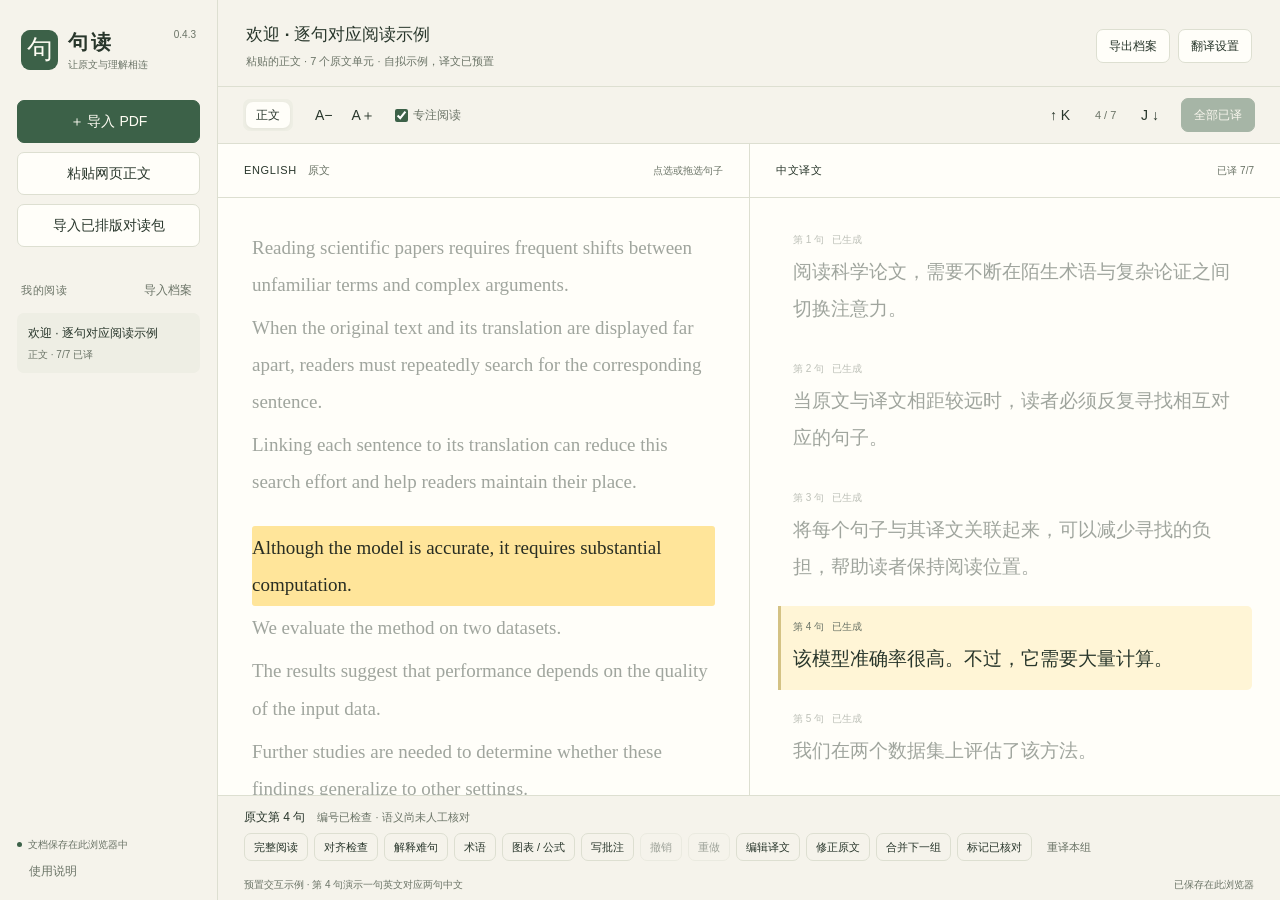
==== commit 36dcc172: "Release v0.4.3: discover models and improve reading during translation" ====
--- a/index.html
+++ b/index.html
@@ -1,109 +1,113 @@
-<!doctype html>
-<html lang="zh-CN" data-theme="paper">
-<head>
-  <meta charset="utf-8">
-  <meta name="viewport" content="width=device-width,initial-scale=1">
-  <meta name="color-scheme" content="light dark">
-  <title>句读 · 双语论文阅读器</title>
-  <link rel="icon" href="data:image/svg+xml,%3Csvg xmlns='http://www.w3.org/2000/svg' viewBox='0 0 64 64'%3E%3Crect width='64' height='64' rx='16' fill='%233a5c45'/%3E%3Ctext x='32' y='45' text-anchor='middle' font-size='44' fill='%23fff7de'%3E句%3C/text%3E%3C/svg%3E">
-  <link rel="stylesheet" href="vendor/pdf_viewer.css">
-  <link rel="stylesheet" href="styles.css">
-</head>
-<body>
-  <div class="app-shell">
-    <aside class="sidebar" aria-label="论文库">
-      <div class="brand"><span class="brand-mark">句</span><div><strong>句读</strong><span>让原文与理解相连</span></div><span class="version">0.4</span></div>
-      <div class="import-buttons">
-        <button class="primary" id="import-pdf">＋ 导入 PDF</button>
-        <button id="import-text">粘贴网页正文</button>
-        <button id="import-paired">导入已排版对读包</button>
-      </div>
-      <div class="library-heading"><span>我的阅读</span><button class="text-button" id="import-project">导入档案</button></div>
-      <nav id="library" aria-label="已保存的论文"></nav>
-      <div class="sidebar-bottom"><span class="local-dot"></span>文档保存在此浏览器中<button class="text-button" id="show-help">使用说明</button></div>
-    </aside>
-    <main class="main">
-      <header class="topbar">
-        <div class="document-title"><h1 id="paper-title">句读</h1><div id="paper-meta"></div></div>
-        <div class="top-actions"><button id="compact-pdf" class="compact-import">导入 PDF</button><button id="compact-text" class="compact-import">粘贴正文</button><button id="compact-paired" class="compact-import">导入对读包</button><button id="export-project">导出档案</button><button id="open-settings">翻译设置</button></div>
-      </header>
-      <select id="mobile-library" aria-label="切换论文"></select>
-      <div class="error-banner" id="error-banner" role="alert" hidden><span id="error-message"></span><button class="text-button" id="dismiss-error">关闭</button></div>
-      <div class="reading-toolbar">
-        <div class="view-switch" aria-label="原文显示方式"><button id="view-text" class="selected" aria-pressed="true">正文</button><button id="view-pdf" aria-pressed="false" hidden>PDF 原版</button></div>
-        <div class="reading-tools"><button id="font-minus" aria-label="减小正文字号">A−</button><button id="font-plus" aria-label="增大正文字号">A＋</button><label><input type="checkbox" id="focus-mode">专注阅读</label></div>
-        <div class="sentence-nav"><button id="previous-sentence" aria-label="上一句，快捷键 K">↑ K</button><span id="position-label"></span><button id="next-sentence" aria-label="下一句，快捷键 J">J ↓</button></div>
-        <button class="primary" id="translate">翻译未完成部分</button><button id="stop-translate" hidden>完成本批后停止</button>
-      </div>
-      <div class="reading-workspace" id="reading-workspace"><div class="reading-panes" id="reading-panes">
-        <section class="pane source-pane" aria-label="英文原文">
-          <header class="pane-header"><span>ENGLISH <em>原文</em></span><div class="pdf-navigation" id="pdf-navigation" hidden><button id="previous-page" aria-label="上一页">‹</button><label><input type="number" id="page-number" min="1" value="1" aria-label="PDF 页码"><span id="page-total"></span></label><button id="next-page" aria-label="下一页">›</button><select id="pdf-zoom" aria-label="PDF 放大比例"><option value="1">适宽</option><option value="1.25">125%</option><option value="1.5">150%</option><option value="2">200%</option></select></div><span class="pane-hint">点选或拖选句子</span></header>
-          <div id="source-layout-note" class="layout-note" hidden>英文原版 · 连续滚动 · ↑ ↓ 逐句阅读</div>
-          <div id="source-scroll" class="pane-scroll"><div id="source-text" lang="en"></div><div id="pdf-container" hidden></div></div>
-        </section>
-        <section class="pane translation-pane" aria-label="中文译文">
-          <header class="pane-header"><span>中文译文</span><div id="target-view-switch" class="view-switch" aria-label="译文显示方式" hidden><button id="target-view-text" aria-pressed="false">逐句</button><button id="target-view-reader" aria-pressed="false">舒展阅读</button><button id="target-view-layout" aria-pressed="true" class="selected">论文版式</button></div><span id="translation-summary" class="pane-hint"></span></header>
-          <div id="layout-note" class="layout-note" hidden><span id="layout-status">译文按原位排布 · 图表与公式保留</span><button id="layout-read" class="text-button">完整阅读 →</button></div>
-          <div id="target-scroll" class="pane-scroll"><div id="target-text" lang="zh-CN"></div><div id="translated-pdf-container" hidden></div></div>
-        </section>
-      </div><aside id="reader-desk" class="reader-desk" aria-label="阅读助手" hidden>
-        <header class="desk-heading"><strong id="desk-title">完整阅读</strong><div><button id="desk-expand" title="展开阅读区" aria-label="展开阅读区">⤢</button><button id="desk-close" aria-label="关闭阅读区">×</button></div></header>
-        <nav id="desk-tabs" aria-label="阅读助手功能"></nav>
-        <label class="desk-width">阅读区宽度<input id="desk-width" type="range" min="320" max="720" value="420" aria-label="阅读区宽度"></label>
-        <div id="desk-body" class="desk-body"></div>
-      </aside></div>
-      <footer class="selection-bar">
-        <div class="selection-description"><strong id="selection-label"></strong><span id="selection-note"></span></div>
-        <div class="selection-actions"><button id="open-reading">完整阅读</button><button id="open-alignment">对齐检查</button><button id="open-explain">解释难句</button><button id="open-terms">术语</button><button id="open-references">图表 / 公式</button><button id="open-notes">写批注</button><button id="undo-edit" disabled>撤销</button><button id="redo-edit" disabled>重做</button><button id="edit-translation">编辑译文</button><button id="correct-source">修正原文</button><button id="merge-next">合并下一组</button><button id="split-group" hidden>按原文拆分</button><button id="review-group">标记已核对</button><button class="text-button" id="retranslate-group">重译本组</button></div>
-      </footer>
-      <div class="statusbar"><span id="activity" role="status" aria-live="polite">准备就绪</span><span id="save-state">保存在此浏览器</span></div>
-    </main>
-  </div>
-
-  <input type="file" id="pdf-file" accept="application/pdf,.pdf" hidden>
-  <input type="file" id="project-file" accept="application/json,.json" hidden>
-  <input type="file" id="paired-files" accept="application/pdf,application/json,.pdf,.json" multiple hidden>
-
-  <dialog id="paired-dialog" aria-labelledby="paired-title"><div class="dialog-heading"><h2 id="paired-title">导入已排版对读包</h2><button class="close-dialog" aria-label="关闭">×</button></div>
-    <p>原文与中文 PDF 会按文件中的原始版式显示，点击任一侧的对应区域即可联动高亮。</p>
-    <p class="muted">同时选择一个包中的文件：</p>
-    <ul class="help-steps"><li>SideBySide 格式：英文 PDF、中文 PDF、alignment.json。</li><li>Zotero Bilingual 格式：双语 PDF、对应的 .map.json。中文在左或右均可。</li></ul>
-    <p class="muted">可使用 PDF2zh／BabelDOC 等工具生成中文 PDF，再配合句子坐标映射。只有两份 PDF 时暂不能自动建立对应关系。导入过程在本机完成，不调用翻译服务。</p>
-    <p class="muted">排好版的 PDF 可阅读、重新配对、核对和导出。统一术语时更新舒展阅读中的文字；原 PDF 保留原样。</p>
-    <div class="dialog-actions"><button id="open-layout-demo">打开版式演示</button><button class="close-dialog">取消</button><button id="choose-paired" class="primary">选择 PDF 和映射文件</button></div>
-  </dialog>
-
-  <dialog id="text-dialog">
-    <form id="text-form"><div class="dialog-heading"><h2>粘贴网页正文</h2><button type="button" class="close-dialog" aria-label="关闭">×</button></div>
-      <p class="muted">从论文网页复制英文正文。段落之间保留空行，公式可原样粘贴。</p>
-      <label class="field">论文标题<input id="text-title" placeholder="例如：论文名称"></label>
-      <label class="field">英文正文<textarea id="text-input" rows="11" required placeholder="Paste the English text here…" spellcheck="false"></textarea></label>
-      <div class="dialog-actions"><button type="button" class="close-dialog">取消</button><button type="submit" class="primary">开始阅读</button></div>
-    </form>
-  </dialog>
-
-  <dialog id="settings-dialog">
-    <form id="settings-form"><div class="dialog-heading"><h2>翻译设置</h2><button type="button" class="close-dialog" aria-label="关闭">×</button></div>
-      <p class="muted">点击翻译或难句解释时，将相应句子及相邻上下文发送到你填写的服务。选用本地模型时，文本留在本机。</p>
-      <label class="field">接口协议<select id="setting-protocol"><option value="compatible">兼容 Chat Completions 的接口</option><option value="ollama">Ollama 原生接口</option></select></label>
-      <label class="field">服务地址<input id="setting-url" type="url" placeholder="https://你的服务地址/v1" required spellcheck="false"><small>可填写基础地址或完整的 /chat/completions 地址。</small></label>
-      <label class="field">模型名称<input id="setting-model" placeholder="填写服务中的准确模型名称" required spellcheck="false"></label>
-      <label class="field">API 密钥<input id="setting-key" type="password" autocomplete="off" placeholder="本地服务通常可以留空"><small>密钥只在当前页面内存中保留，刷新后需要重新填写，不写入档案。</small></label>
-      <label class="field">研究领域 / 术语约定（可选）<textarea id="setting-domain" rows="2" placeholder="例如：机械视觉；assembly 译为装配，pose 译为位姿。"></textarea></label>
-      <div class="settings-row"><label class="field">每批原文单元<select id="setting-batch"><option value="4">4（适合较小的本地模型）</option><option value="8">8</option><option value="12">12</option><option value="20">20</option></select></label><label class="field">阅读外观<select id="setting-theme"><option value="paper">纸张</option><option value="light">明亮</option><option value="dark">夜间</option></select></label></div>
-      <div id="connection-result" class="connection-result" role="status"></div>
-      <div class="dialog-actions"><button type="button" id="test-connection">测试连接（少量用量）</button><button type="submit" class="primary">保存设置</button></div>
-    </form>
-  </dialog>
-
-  <dialog id="edit-dialog"><form id="edit-form"><div class="dialog-heading"><h2 id="edit-title">编辑译文</h2><button type="button" class="close-dialog" aria-label="关闭">×</button></div><div id="edit-source" class="source-excerpt"></div><div id="edit-fields"></div><label class="review-check" id="edit-reviewed-row"><input type="checkbox" id="edit-reviewed">我已核对原文和译文</label><div class="dialog-actions"><button type="button" class="close-dialog">取消</button><button type="submit" class="primary">保存</button></div></form></dialog>
-
-  <dialog id="help-dialog"><div class="dialog-heading"><h2>从一篇论文开始</h2><button class="close-dialog" aria-label="关闭">×</button></div>
-    <ol class="help-steps"><li>导入可选中文字的 PDF，或粘贴论文网页正文。</li><li>先检查英文识别顺序；PDF 可切换原版和正文。选中有误的单元，用“修正原文”修改。</li><li>在翻译设置填写你的服务地址和模型，再翻译未完成部分。支持分批暂停与续译。</li><li>PDF 右侧可选“论文版式”，中文按原来的栏位、标题和段落位置排布，图表、公式和较短的图内标签保留原样。未翻译区域显示英文；原栏位放不下时，点击句子可在可调宽的阅读区看完整译文；选择“舒展阅读”可自然换行连续读全文。跨栏或跨页的句组不按标点硬拆，可展开阅读整组译文。</li><li>点选或拖选英文，中文对应句组同步高亮；点击中文可反向定位。PDF 两侧均可连续滚动，点击对应句子时定位另一侧；页码可直接跳转。按 ↓ / → / J 下一句、↑ / ← / K 上一句，或 Alt+↓ / Alt+↑，在输入框和弹窗中不会触发切句。两侧可一起放大。“专注阅读”会淡化两侧其余内容；“完整阅读”支持调宽和展开。</li><li>使用“对齐检查”查看漏译、数值及已有警告；可重新配对、合并、拆分，并用撤销 / 重做或 Ctrl+Z / Ctrl+Shift+Z 恢复。已排版 PDF 可以重配已有片段。核对后可做确认标记。</li><li>“解释难句”会调用你配置的模型，结合相邻上下文解释结构、术语与作者意图，每条附原文依据。AI 解释仍需核对。</li><li>“术语”支持悬停释义、自定义本文含义、统一现有译法和个人词库导入 / 导出。“图表 / 公式”可按编号展开原页，关闭后回到当前句。“写批注”自动关联中英文，可导出带原句、译文、页码的笔记。</li><li>阅读位置和文档自动保存在此浏览器。定期导出档案，换浏览器或清理数据前尤其如此。</li></ol>
-    <p class="muted">第一版不支持扫描件 OCR、网页网址直接抓取或短语级精准对齐。复杂表格与公式附近的识别结果需要检查。“已生成”表示编号检查通过，不代表语义已经核对。</p>
-      <div class="dialog-actions"><button type="button" class="close-dialog primary">开始</button></div>
-  </dialog>
-  <div id="toast" class="toast" role="status" hidden></div>
-  <script type="module" src="app.mjs"></script>
-</body>
-</html>
+<!doctype html>
+<html lang="zh-CN" data-theme="paper">
+<head>
+  <meta charset="utf-8">
+  <meta name="viewport" content="width=device-width,initial-scale=1">
+  <meta name="color-scheme" content="light dark">
+  <title>句读 · 双语论文阅读器</title>
+  <link rel="icon" href="data:image/svg+xml,%3Csvg xmlns='http://www.w3.org/2000/svg' viewBox='0 0 64 64'%3E%3Crect width='64' height='64' rx='16' fill='%233a5c45'/%3E%3Ctext x='32' y='45' text-anchor='middle' font-size='44' fill='%23fff7de'%3E句%3C/text%3E%3C/svg%3E">
+  <link rel="stylesheet" href="vendor/pdf_viewer.css">
+  <link rel="stylesheet" href="styles.css">
+</head>
+<body>
+  <div class="app-shell">
+    <aside class="sidebar" aria-label="论文库">
+      <div class="brand"><span class="brand-mark">句</span><div><strong>句读</strong><span>让原文与理解相连</span></div><span class="version">0.4.3</span></div>
+      <div class="import-buttons">
+        <button class="primary" id="import-pdf">＋ 导入 PDF</button>
+        <button id="import-text">粘贴网页正文</button>
+        <button id="import-paired">导入已排版对读包</button>
+      </div>
+      <div class="library-heading"><span>我的阅读</span><button class="text-button" id="import-project">导入档案</button></div>
+      <nav id="library" aria-label="已保存的论文"></nav>
+      <div class="sidebar-bottom"><span class="local-dot"></span>文档保存在此浏览器中<button class="text-button" id="show-help">使用说明</button></div>
+    </aside>
+    <main class="main">
+      <header class="topbar">
+        <div class="document-title"><h1 id="paper-title">句读</h1><div id="paper-meta"></div></div>
+        <div class="top-actions"><button id="compact-pdf" class="compact-import">导入 PDF</button><button id="compact-text" class="compact-import">粘贴正文</button><button id="compact-paired" class="compact-import">导入对读包</button><button id="export-project">导出档案</button><button id="open-settings">翻译设置</button></div>
+      </header>
+      <select id="mobile-library" aria-label="切换论文"></select>
+      <div class="error-banner" id="error-banner" role="alert" hidden><span id="error-message"></span><button class="text-button" id="dismiss-error">关闭</button></div>
+      <div class="reading-toolbar">
+        <div class="view-switch" aria-label="原文显示方式"><button id="view-text" class="selected" aria-pressed="true">正文</button><button id="view-pdf" aria-pressed="false" hidden>PDF 原版</button></div>
+        <div class="reading-tools"><button id="font-minus" aria-label="减小正文字号">A−</button><button id="font-plus" aria-label="增大正文字号">A＋</button><label><input type="checkbox" id="focus-mode">专注阅读</label></div>
+        <div class="sentence-nav"><button id="previous-sentence" aria-label="上一句，快捷键 K">↑ K</button><span id="position-label"></span><button id="next-sentence" aria-label="下一句，快捷键 J">J ↓</button></div>
+        <button class="primary" id="translate">翻译未完成部分</button><button id="stop-translate" hidden>完成本批后停止</button>
+      </div>
+      <div class="reading-workspace" id="reading-workspace"><div class="reading-panes" id="reading-panes">
+        <section class="pane source-pane" aria-label="英文原文">
+          <header class="pane-header"><span>ENGLISH <em>原文</em></span><div class="pdf-navigation" id="pdf-navigation" hidden><button id="previous-page" aria-label="上一页">‹</button><label><input type="number" id="page-number" min="1" value="1" aria-label="PDF 页码"><span id="page-total"></span></label><button id="next-page" aria-label="下一页">›</button><select id="pdf-zoom" aria-label="PDF 放大比例"><option value="1">适宽</option><option value="1.25">125%</option><option value="1.5">150%</option><option value="2">200%</option></select></div><span class="pane-hint">点选或拖选句子</span></header>
+          <div id="source-layout-note" class="layout-note" hidden>英文原版 · 连续滚动 · ↑ ↓ 逐句阅读</div>
+          <div id="source-scroll" class="pane-scroll"><div id="source-text" lang="en"></div><div id="pdf-container" hidden></div></div>
+        </section>
+        <section class="pane translation-pane" aria-label="中文译文">
+          <header class="pane-header"><span>中文译文</span><div id="target-view-switch" class="view-switch" aria-label="译文显示方式" hidden><button id="target-view-text" aria-pressed="false">逐句</button><button id="target-view-reader" aria-pressed="false">舒展阅读</button><button id="target-view-layout" aria-pressed="true" class="selected">论文版式</button></div><span id="translation-summary" class="pane-hint"></span></header>
+          <div id="layout-note" class="layout-note" hidden><span id="layout-status">译文按原位排布 · 图表与公式保留</span><button id="layout-read" class="text-button">完整阅读 →</button></div>
+          <div id="target-scroll" class="pane-scroll"><div id="target-text" lang="zh-CN"></div><div id="translated-pdf-container" hidden></div></div>
+        </section>
+      </div><aside id="reader-desk" class="reader-desk" aria-label="阅读助手" hidden>
+        <header class="desk-heading"><strong id="desk-title">完整阅读</strong><div><button id="desk-expand" title="展开阅读区" aria-label="展开阅读区">⤢</button><button id="desk-close" aria-label="关闭阅读区">×</button></div></header>
+        <nav id="desk-tabs" aria-label="阅读助手功能"></nav>
+        <label class="desk-width">阅读区宽度<input id="desk-width" type="range" min="320" max="720" value="420" aria-label="阅读区宽度"></label>
+        <div id="desk-body" class="desk-body"></div>
+      </aside></div>
+      <footer class="selection-bar">
+        <div class="selection-description"><strong id="selection-label"></strong><span id="selection-note"></span></div>
+        <div class="selection-actions"><button id="open-reading">完整阅读</button><button id="open-alignment">对齐检查</button><button id="open-explain">解释难句</button><button id="open-terms">术语</button><button id="open-references">图表 / 公式</button><button id="open-notes">写批注</button><button id="undo-edit" disabled>撤销</button><button id="redo-edit" disabled>重做</button><button id="edit-translation">编辑译文</button><button id="correct-source">修正原文</button><button id="merge-next">合并下一组</button><button id="split-group" hidden>按原文拆分</button><button id="review-group">标记已核对</button><button class="text-button" id="retranslate-group">重译本组</button></div>
+      </footer>
+      <div class="statusbar"><span id="activity" role="status" aria-live="polite">准备就绪</span><span id="save-state">保存在此浏览器</span></div>
+    </main>
+  </div>
+
+  <input type="file" id="pdf-file" accept="application/pdf,.pdf" hidden>
+  <input type="file" id="project-file" accept="application/json,.json" hidden>
+  <input type="file" id="paired-files" accept="application/pdf,application/json,.pdf,.json" multiple hidden>
+
+  <dialog id="paired-dialog" aria-labelledby="paired-title"><div class="dialog-heading"><h2 id="paired-title">导入已排版对读包</h2><button class="close-dialog" aria-label="关闭">×</button></div>
+    <p>原文与中文 PDF 会按文件中的原始版式显示，点击任一侧的对应区域即可联动高亮。</p>
+    <p class="muted">同时选择一个包中的文件：</p>
+    <ul class="help-steps"><li>SideBySide 格式：英文 PDF、中文 PDF、alignment.json。</li><li>Zotero Bilingual 格式：双语 PDF、对应的 .map.json。中文在左或右均可。</li></ul>
+    <p class="muted">可使用 PDF2zh／BabelDOC 等工具生成中文 PDF，再配合句子坐标映射。只有两份 PDF 时暂不能自动建立对应关系。导入过程在本机完成，不调用翻译服务。</p>
+    <p class="muted">排好版的 PDF 可阅读、重新配对、核对和导出。统一术语时更新舒展阅读中的文字；原 PDF 保留原样。</p>
+    <div class="dialog-actions"><button id="open-layout-demo">打开版式演示</button><button class="close-dialog">取消</button><button id="choose-paired" class="primary">选择 PDF 和映射文件</button></div>
+  </dialog>
+
+  <dialog id="text-dialog">
+    <form id="text-form"><div class="dialog-heading"><h2>粘贴网页正文</h2><button type="button" class="close-dialog" aria-label="关闭">×</button></div>
+      <p class="muted">从论文网页复制英文正文。段落之间保留空行，公式可原样粘贴。</p>
+      <label class="field">论文标题<input id="text-title" placeholder="例如：论文名称"></label>
+      <label class="field">英文正文<textarea id="text-input" rows="11" required placeholder="Paste the English text here…" spellcheck="false"></textarea></label>
+      <div class="dialog-actions"><button type="button" class="close-dialog">取消</button><button type="submit" class="primary">开始阅读</button></div>
+    </form>
+  </dialog>
+
+  <dialog id="settings-dialog">
+    <form id="settings-form"><div class="dialog-heading"><h2>翻译设置</h2><button type="button" class="close-dialog" aria-label="关闭">×</button></div>
+      <p class="muted">点击翻译或难句解释时，将相应句子及相邻上下文发送到你填写的服务。选用本地模型时，文本留在本机。</p>
+      <label class="field">接口协议<select id="setting-protocol"><option value="compatible">兼容 Chat Completions 的接口</option><option value="ollama">Ollama 原生接口</option></select></label>
+      <label class="field">服务地址<input id="setting-url" type="url" placeholder="https://你的服务地址/v1" required spellcheck="false"><small>可填写基础地址或完整的 /chat/completions 地址。</small></label>
+      <label class="field">API 密钥<input id="setting-key" type="password" autocomplete="off" placeholder="本地服务通常可以留空"><small>密钥只在当前页面内存中保留，刷新后需要重新填写，不写入档案。</small></label>
+      <div class="field"><label for="setting-model">模型名称</label>
+        <div class="model-controls"><div class="model-value"><select id="setting-model-list" aria-label="从列表选择模型" hidden></select><input id="setting-model" placeholder="读取列表后选择，或手动输入模型名称" required spellcheck="false" aria-describedby="model-list-status"></div><button type="button" id="load-models">读取模型列表</button></div>
+        <input id="setting-model-filter" type="search" placeholder="搜索模型名称…" aria-label="搜索模型" autocomplete="off" spellcheck="false" hidden>
+        <small id="model-list-status" role="status">填写服务地址与密钥后读取；本地服务通常无需密钥。</small>
+      </div>
+      <label class="field">研究领域 / 术语约定（可选）<textarea id="setting-domain" rows="2" placeholder="例如：机械视觉；assembly 译为装配，pose 译为位姿。"></textarea></label>
+      <div class="settings-row"><label class="field">每批原文单元<select id="setting-batch"><option value="4">4（适合较小的本地模型）</option><option value="8">8</option><option value="12">12</option><option value="20">20</option></select></label><label class="field">阅读外观<select id="setting-theme"><option value="paper">纸张</option><option value="light">明亮</option><option value="dark">夜间</option></select></label></div>
+      <div id="connection-result" class="connection-result" role="status"></div>
+      <div class="dialog-actions"><button type="button" id="test-connection">测试连接（少量用量）</button><button type="submit" class="primary">保存设置</button></div>
+    </form>
+  </dialog>
+
+  <dialog id="edit-dialog"><form id="edit-form"><div class="dialog-heading"><h2 id="edit-title">编辑译文</h2><button type="button" class="close-dialog" aria-label="关闭">×</button></div><div id="edit-source" class="source-excerpt"></div><div id="edit-fields"></div><label class="review-check" id="edit-reviewed-row"><input type="checkbox" id="edit-reviewed">我已核对原文和译文</label><div class="dialog-actions"><button type="button" class="close-dialog">取消</button><button type="submit" class="primary">保存</button></div></form></dialog>
+
+  <dialog id="help-dialog"><div class="dialog-heading"><h2>从一篇论文开始</h2><button class="close-dialog" aria-label="关闭">×</button></div>
+    <ol class="help-steps"><li>导入可选中文字的 PDF，或粘贴论文网页正文。</li><li>先检查英文识别顺序；PDF 可切换原版和正文。选中有误的单元，用“修正原文”修改。</li><li>在翻译设置填写你的服务地址和模型，再翻译未完成部分。支持分批暂停与续译。</li><li>PDF 右侧可选“论文版式”，中文按原来的栏位、标题和段落位置排布，图表、公式和较短的图内标签保留原样。未翻译区域显示英文；原栏位放不下时，点击句子可在可调宽的阅读区看完整译文；选择“舒展阅读”可自然换行连续读全文。跨栏或跨页的句组不按标点硬拆，可展开阅读整组译文。</li><li>点选或拖选英文，中文对应句组同步高亮；点击中文可反向定位。PDF 两侧均可连续滚动，点击对应句子时定位另一侧；页码可直接跳转。按 ↓ / → / J 下一句、↑ / ← / K 上一句，或 Alt+↓ / Alt+↑，在输入框和弹窗中不会触发切句。两侧可一起放大。“专注阅读”会淡化两侧其余内容；“完整阅读”支持调宽和展开。</li><li>使用“对齐检查”查看漏译、数值及已有警告；可重新配对、合并、拆分，并用撤销 / 重做或 Ctrl+Z / Ctrl+Shift+Z 恢复。已排版 PDF 可以重配已有片段。核对后可做确认标记。</li><li>“解释难句”会调用你配置的模型，结合相邻上下文解释结构、术语与作者意图，每条附原文依据。AI 解释仍需核对。</li><li>“术语”支持悬停释义、自定义本文含义、统一现有译法和个人词库导入 / 导出。“图表 / 公式”可按编号展开原页，关闭后回到当前句。“写批注”自动关联中英文，可导出带原句、译文、页码的笔记。</li><li>阅读位置和文档自动保存在此浏览器。定期导出档案，换浏览器或清理数据前尤其如此。</li></ol>
+    <p class="muted">第一版不支持扫描件 OCR、网页网址直接抓取或短语级精准对齐。复杂表格与公式附近的识别结果需要检查。“已生成”表示编号检查通过，不代表语义已经核对。</p>
+      <div class="dialog-actions"><button type="button" class="close-dialog primary">开始</button></div>
+  </dialog>
+  <div id="toast" class="toast" role="status" hidden></div>
+  <script type="module" src="app.mjs"></script>
+</body>
+</html>
--- a/styles.css
+++ b/styles.css
@@ -1,208 +1,212 @@
-:root { color-scheme: light; --bg:#f5f3eb; --paper:#fffef9; --surface:#eeeee4; --text:#28362b; --muted:#6b7467; --line:#dddfd1; --accent:#3c6148; --accent-text:#fffdf4; --mark:#ffe59a; --mark-text:#292e23; --danger:#a53c30; --warn:#8c6824; --reading-size:19px; }
-html[data-theme=light] { --bg:#f5f7f7; --paper:#ffffff; --surface:#edf2ef; --text:#22332b; --line:#dce4df; }
-html[data-theme=dark] { color-scheme:dark; --bg:#1a211d; --paper:#222a24; --surface:#2c352d; --text:#e2e7db; --muted:#a4b29f; --line:#3b483c; --accent:#b6cead; --accent-text:#1d2b1e; --mark:#786025; --mark-text:#fff6d4; --danger:#ffad9d; --warn:#e1bf71; }
-* { box-sizing:border-box; }
-body { margin:0; background:var(--bg); color:var(--text); font:14px/1.5 -apple-system,BlinkMacSystemFont,"Segoe UI","Microsoft YaHei",sans-serif; }
-button,input,textarea,select { font:inherit; color:inherit; }
-button { padding:7px 12px; border:1px solid var(--line); background:var(--paper); border-radius:7px; cursor:pointer; }
-button:hover:not(:disabled) { background:var(--surface); }
-button:disabled { cursor:default; opacity:.42; }
-button.primary { background:var(--accent); border-color:var(--accent); color:var(--accent-text); }
-button.primary:hover:not(:disabled) { filter:brightness(1.08); background:var(--accent); }
-button.text-button { border:0; background:transparent; padding:4px; color:var(--muted); font-size:12px; }
-button.text-button:hover { color:var(--accent); }
-input,textarea,select { border:1px solid var(--line); border-radius:7px; padding:9px 11px; background:var(--paper); min-width:0; }
-input[type=checkbox] { accent-color:var(--accent); }
-button:focus-visible,input:focus-visible,select:focus-visible,textarea:focus-visible { outline:2px solid var(--accent); outline-offset:3px; }
-[hidden] { display:none !important; }
-.app-shell { display:grid; grid-template-columns:218px minmax(0,1fr); height:100dvh; overflow:hidden; }
-.sidebar { display:flex; flex-direction:column; border-right:1px solid var(--line); padding:27px 17px 16px; min-height:0; }
-.brand { display:flex; align-items:center; gap:10px; margin:0 4px 28px; }
-.brand-mark { width:37px; height:40px; background:var(--accent); color:var(--accent-text); font:26px/40px Georgia,"Microsoft YaHei",serif; text-align:center; border-radius:9px; }
-.brand strong { display:block; font-size:20px; font-weight:600; letter-spacing:3px; }
-.brand div>span { display:block; color:var(--muted); font-size:10px; }
-.version { margin-left:auto; align-self:flex-start; color:var(--muted); font-size:10px; }
-.import-buttons { display:grid; gap:9px; margin-bottom:30px; }
-.import-buttons button { padding:10px; }
-.library-heading { display:flex; justify-content:space-between; align-items:center; margin:0 4px 10px; font-size:11px; letter-spacing:.06em; color:var(--muted); }
-#library { flex:1; overflow:auto; min-height:80px; }
-.library-item { width:100%; display:block; border:0; text-align:left; padding:11px; margin:0 0 5px; background:transparent; }
-.library-item.active { background:var(--surface); }
-.library-item strong { display:-webkit-box; -webkit-line-clamp:2; -webkit-box-orient:vertical; overflow:hidden; font-size:12px; font-weight:500; overflow-wrap:anywhere; }
-.library-item small { display:block; margin-top:5px; font-size:10px; color:var(--muted); }
-.sidebar-bottom { display:flex; align-items:center; flex-wrap:wrap; gap:6px; padding-top:16px; color:var(--muted); font-size:10px; }
-.sidebar-bottom button { width:100%; text-align:left; margin-left:8px; }
-.local-dot { width:5px; height:5px; border-radius:50%; background:var(--accent); }
-.main { min-width:0; min-height:0; display:flex; flex-direction:column; }
-.topbar { display:flex; align-items:center; justify-content:space-between; gap:16px; padding:22px 28px 17px; }
-.document-title { min-width:0; }
-h1 { font-size:17px; font-weight:550; margin:0 0 5px; overflow:hidden; text-overflow:ellipsis; white-space:nowrap; }
-#paper-meta { color:var(--muted); font-size:11px; }
-.top-actions { display:flex; gap:8px; flex-shrink:0; }
-.top-actions button { font-size:12px; }
-.compact-import,#mobile-library { display:none; }
-.reading-toolbar { border-block:1px solid var(--line); display:flex; align-items:center; flex-wrap:wrap; gap:10px 16px; padding:11px 25px; }
-.view-switch { display:flex; padding:3px; background:var(--surface); border-radius:7px; }
-.view-switch button { padding:4px 10px; border:0; background:transparent; font-size:12px; }
-.view-switch button.selected { background:var(--paper); box-shadow:0 1px 3px #0000000c; }
-.reading-tools { display:flex; align-items:center; gap:7px; }
-.reading-tools>button { padding:4px 6px; border:0; background:transparent; }
-.reading-tools label { display:flex; align-items:center; font-size:12px; color:var(--muted); margin-left:3px; gap:2px; }
-.sentence-nav { display:flex; gap:7px; align-items:center; margin-left:auto; white-space:nowrap; }
-.sentence-nav button { border:0; background:transparent; padding:4px 6px; }
-#position-label { color:var(--muted); font-size:11px; min-width:45px; text-align:center; }
-#translate,#stop-translate { font-size:12px; }
-.reading-panes { display:grid; grid-template-columns:minmax(0,1fr) minmax(0,1fr); flex:1; min-height:0; background:var(--paper); }
-.pane { min-width:0; min-height:0; display:flex; flex-direction:column; }
-.pane+.pane { border-left:1px solid var(--line); }
-.pane-header { display:flex; align-items:center; flex-wrap:wrap; justify-content:space-between; gap:8px; min-height:54px; border-bottom:1px solid var(--line); padding:10px 26px; font-size:11px; letter-spacing:.06em; }
-.pane-header em { font-style:normal; color:var(--muted); margin-left:7px; }
-.pane-hint { color:var(--muted); font-size:10px; letter-spacing:0; }
-.pane-scroll { flex:1; min-height:0; overflow:auto; scroll-padding:65px 20px; scrollbar-width:thin; scrollbar-color:var(--line) transparent; }
-#source-text { padding:28px 34px 100px; }
-.source-paragraph { margin:0 0 23px; font-family:Georgia,"Times New Roman",serif; font-size:var(--reading-size); line-height:1.95; }
-.source-sentence { appearance:none; display:inline; border:0; border-radius:3px; padding:3px 0; background:transparent; color:inherit; font:inherit; text-align:left; user-select:text; box-decoration-break:clone; -webkit-box-decoration-break:clone; }
-.source-sentence:hover:not(:disabled) { background:var(--surface); }
-.source-sentence.linked,.source-sentence.linked:hover { background:var(--mark); color:var(--mark-text); }
-.page-tag { display:block; border:0; background:transparent; padding:0; margin:0 0 4px; color:var(--muted); font:11px/1.5 system-ui,sans-serif; }
-#target-text { padding:21px 28px 100px; }
-.translation-group { padding:13px 12px; margin:0 0 8px; border-left:3px solid transparent; border-radius:0 5px 5px 0; }
-.translation-group.linked { background:color-mix(in srgb,var(--mark) 37%,var(--paper)); border-left-color:color-mix(in srgb,var(--mark) 80%,var(--text)); }
-.group-meta { display:flex; align-items:center; flex-wrap:wrap; gap:8px; margin-bottom:6px; font-size:10px; color:var(--muted); }
-.group-meta .warning-label { color:var(--warn); }
-.group-meta .reviewed-label { color:var(--accent); }
-.translation-content { display:block; width:100%; padding:0; appearance:none; border:0; border-radius:3px; background:transparent; color:var(--text); text-align:left; white-space:pre-wrap; overflow-wrap:anywhere; font:var(--reading-size)/1.95 "Segoe UI","Microsoft YaHei",sans-serif; user-select:text; }
-.translation-content:hover:not(:disabled) { background:transparent; }
-.translation-group:not(.linked):hover { background:color-mix(in srgb,var(--surface) 60%,var(--paper)); }
-.translation-content.pending { color:var(--muted); font-size:14px; padding:10px 0; }
-.focus-reading .source-sentence:not(.linked),.focus-reading .translation-group:not(.linked) { opacity:.3; }
-.selection-bar { padding:12px 26px 10px; border-top:1px solid var(--line); }
-.selection-description { display:flex; align-items:baseline; gap:12px; flex-wrap:wrap; margin-bottom:7px; font-size:12px; }
-.selection-description strong { font-weight:500; }
-#selection-note { color:var(--muted); font-size:11px; }
-.selection-actions { display:flex; align-items:center; gap:6px; flex-wrap:wrap; }
-.selection-actions button { font-size:11px; padding:5px 9px; background:transparent; }
-.statusbar { min-height:27px; display:flex; justify-content:space-between; gap:12px; padding:6px 26px 8px; color:var(--muted); font-size:10px; }
-.error-banner { display:flex; gap:12px; align-items:center; justify-content:space-between; padding:10px 26px; background:color-mix(in srgb,var(--danger) 10%,var(--paper)); color:var(--danger); font-size:12px; }
-.error-banner span { white-space:pre-wrap; overflow-wrap:anywhere; }
-.error-banner button { flex-shrink:0; color:inherit; }
-.pdf-navigation { display:flex; align-items:center; gap:4px; }
-.pdf-navigation button { padding:0 6px; border:0; background:transparent; }
-.pdf-navigation label { display:flex; gap:3px; align-items:center; }
-.pdf-navigation input { padding:1px 3px; width:48px; border:0; background:transparent; text-align:center; font-size:11px; }
-.pdf-navigation select { font-size:10px; padding:1px 3px; margin-left:5px; max-width:64px; }
-#pdf-container,#translated-pdf-container { padding:8px; }
-.pdf-page { position:relative; background:#fff; margin:auto; box-shadow:0 1px 5px #00000016; }
-.pdf-page-slot { position:relative; margin:0 auto 30px; background:#fff; box-shadow:0 1px 5px #00000016; overflow-anchor:none; }
-.pdf-page-host { width:100%; height:100%; }
-.pdf-page-label { position:absolute; left:0; right:0; bottom:-23px; text-align:center; font:10px/20px system-ui,sans-serif; color:var(--muted); pointer-events:none; }
-.pdf-document { overflow-anchor:none; }
-.pdf-page canvas { display:block; }
-.pdf-page .textLayer { z-index:2; }
-.pdf-coordinate-highlights { position:absolute; inset:0; z-index:3; pointer-events:none; }
-.pdf-coordinate-highlight { position:absolute; background:#ffd2498c; border-radius:1px; pointer-events:none; }
-.layout-note { display:flex; justify-content:space-between; align-items:center; flex-wrap:wrap; gap:2px 8px; min-height:32px; border-bottom:1px solid var(--line); padding:4px 12px; color:var(--muted); font-size:10px; }
-.layout-note button { font-size:10px; }
-.layout-measurement { pointer-events:none; }
-.translated-page { color:#181818; isolation:isolate; }
-.layout-region { position:absolute; overflow:hidden; font-family:"Noto Serif CJK SC","Source Han Serif SC","Microsoft YaHei",sans-serif; line-height:1.3; color:#181818; background:#fff; z-index:2; }
-.layout-region.heading,.layout-region.bold { font-weight:700; }
-.layout-flow { width:100%; overflow-wrap:anywhere; }
-.layout-sentence { display:inline; appearance:none; padding:0; margin:0; border:0; border-radius:1px; background:transparent; font:inherit; color:inherit; line-height:inherit; text-align:inherit; white-space:pre-wrap; user-select:text; cursor:pointer; box-decoration-break:clone; -webkit-box-decoration-break:clone; }
-.layout-sentence:focus-visible { outline:1px solid #3c6148; }
-.layout-sentence:hover { background:#f4f0dc !important; }
-.layout-sentence.linked,.layout-sentence.linked:hover { background:#ffe18b !important; color:#181818; }
-.layout-sentence.continuation { color:#52624f; }
-.layout-sentence.untranslated { color:#666; }
-.layout-original-hit { position:absolute; z-index:1; padding:0; border:0; border-radius:0; background:transparent; color:transparent; }
-.layout-original-hit:hover { background:#ffe18b44 !important; }
-.layout-original-hit.linked,.layout-original-hit.linked:hover { background:#ffd2498c !important; }
-.focus-reading .layout-sentence:not(.linked) { opacity:.35; }
-.source-sentence::selection,.translation-content::selection { background:var(--mark); color:var(--mark-text); }
-dialog { border:1px solid var(--line); border-radius:13px; background:var(--bg); color:var(--text); width:min(600px,calc(100vw - 32px)); max-height:88dvh; padding:25px; box-shadow:0 20px 100px #00000030; }
-dialog::backdrop { background:#14201869; backdrop-filter:blur(3px); }
-.dialog-heading { display:flex; align-items:center; justify-content:space-between; gap:14px; margin-bottom:14px; }
-h2 { font-size:19px; font-weight:550; margin:0; }
-.dialog-heading button { padding:0 6px; border:0; background:transparent; font-size:22px; }
-.muted { color:var(--muted); font-size:12px; line-height:1.8; }
-.field { display:flex; flex-direction:column; gap:7px; font-size:12px; margin:15px 0; }
-.field input,.field textarea,.field select { width:100%; font-size:14px; }
-.field textarea { resize:vertical; line-height:1.7; }
-.field small { font-size:11px; color:var(--muted); }
-.dialog-actions { display:flex; justify-content:flex-end; gap:9px; flex-wrap:wrap; margin-top:22px; }
-.settings-row { display:grid; grid-template-columns:1fr 1fr; gap:18px; }
-.connection-result { font-size:12px; white-space:pre-wrap; overflow-wrap:anywhere; }
-.source-excerpt { background:var(--paper); padding:13px; border-left:2px solid var(--line); color:var(--muted); font:15px/1.8 Georgia,serif; max-height:190px; overflow:auto; }
-.review-check { font-size:12px; display:flex; align-items:center; gap:6px; }
-.help-steps { font-size:13px; line-height:1.8; padding-left:20px; }
-.help-steps li { margin:10px 0; }
-.toast { position:fixed; bottom:28px; left:50%; transform:translateX(-50%); z-index:10; max-width:90vw; padding:12px 20px; background:var(--text); color:var(--paper); border-radius:9px; box-shadow:0 8px 30px #0002; font-size:13px; }
-@media(max-width:1100px) { .app-shell { grid-template-columns:180px minmax(0,1fr); } .sidebar { padding-inline:12px; } .brand { gap:7px; } .brand div>span { font-size:9px; } .reading-toolbar { padding-inline:16px; gap:8px; } .reading-tools { gap:1px; } .topbar { padding-inline:20px; } #source-text { padding-inline:22px; } #target-text { padding-inline:15px; } .pane-header { padding-inline:18px; } .source-paragraph,.translation-content { font-size:calc(var(--reading-size) - 1px); } }
-@media(max-width:800px) { .app-shell { grid-template-columns:minmax(0,1fr); } .sidebar { display:none; } .topbar { padding:14px 16px; } h1 { font-size:15px; } .top-actions { gap:4px; } .top-actions button { padding:6px 8px; font-size:11px; } .compact-import { display:block; } #mobile-library { display:block; margin:0 16px 8px; width:calc(100% - 32px); font-size:11px; padding:4px 8px; } .reading-toolbar { padding:8px 12px; gap:5px 10px; } .selection-bar { padding:9px 14px; } .reading-tools label { font-size:11px; } .statusbar { padding-inline:14px; } .source-paragraph,.translation-content { font-size:calc(var(--reading-size) - 2px); } }
-@media(max-width:520px) { .topbar { flex-wrap:wrap; gap:6px; } .document-title { flex:1; } .top-actions { width:100%; flex-wrap:wrap; } .reading-panes { grid-template-columns:minmax(0,1fr); grid-template-rows:minmax(0,1fr) minmax(0,1fr); } .pane+.pane { border-left:0; border-top:1px solid var(--line); } .pane-header { min-height:31px; padding:6px 14px; } #source-text { padding:14px 18px 60px; } #target-text { padding:8px 10px 60px; } .selection-actions { gap:4px; } .selection-actions button { padding:5px; font-size:10px; } .reading-tools label { max-width:90px; } .sentence-nav { margin-left:0; } .source-paragraph,.translation-content { font-size:calc(var(--reading-size) - 3px); line-height:1.8; } .settings-row { grid-template-columns:1fr; gap:0; } }
-/* Reading tools and a comfortable alternative to fixed-height translation boxes. */
-.reading-workspace { display:flex; flex:1; min-height:0; min-width:0; }
-.reading-workspace>.reading-panes { min-width:0; }
-.pdf-focus-veil { position:absolute; inset:0; width:100%; height:100%; z-index:5; pointer-events:none; }
-.focus-reading .source-sentence:not(.linked),.focus-reading .translation-group:not(.linked) { opacity:.44; }
-.focus-reading .layout-sentence:not(.linked) { opacity:1; }
-.layout-overflow::after { content:""; position:absolute; inset:auto 0 0; height:.8em; background:linear-gradient(transparent,#fff); pointer-events:none; }
-.layout-sentence.continuation { text-decoration:underline dotted; }
-#target-text.flow-reading { max-width:880px; margin:auto; padding:30px clamp(18px,5%,56px) 100px; }
-.flow-reading .translation-group { margin:0 0 8px; padding:7px 10px; border-radius:5px; }
-.flow-reading .group-meta { opacity:0; height:0; margin:0; overflow:hidden; }
-.flow-reading .translation-group:hover .group-meta,.flow-reading .translation-group.linked .group-meta { opacity:1; height:auto; margin-bottom:7px; }
-.flow-reading .translation-content { font-family:"Noto Serif CJK SC","Source Han Serif SC","Microsoft YaHei",serif; line-height:2; }
-.flow-reading .reader-heading .translation-content { font-size:calc(var(--reading-size) + 4px); font-weight:650; }
-.reader-desk { flex:0 0 auto; width:420px; max-width:48%; min-width:280px; display:flex; flex-direction:column; min-height:0; background:var(--paper); border-left:1px solid var(--line); }
-.desk-heading { display:flex; flex-shrink:0; align-items:center; justify-content:space-between; padding:14px 18px 9px; }
-.desk-heading button { padding:0 7px; border:0; font-size:20px; background:transparent; }
-#desk-tabs { display:flex; flex-shrink:0; gap:3px; padding:0 13px 9px; overflow:auto; border-bottom:1px solid var(--line); }
-#desk-tabs button { padding:5px 8px; border:0; background:transparent; font-size:12px; white-space:nowrap; }
-#desk-tabs button.selected { background:var(--surface); color:var(--accent); }
-.desk-width { display:flex; flex-shrink:0; align-items:center; gap:12px; padding:8px 18px 0; color:var(--muted); font-size:10px; white-space:nowrap; }
-.desk-width input { padding:0; width:100%; min-width:0; accent-color:var(--accent); }
-.desk-body { flex:1; padding:10px 20px 45px; overflow:auto; min-height:0; overflow-wrap:anywhere; }
-.desk-body h3 { font-size:15px; margin:22px 0 10px; }
-.desk-meta { font-size:11px; color:var(--muted); margin:12px 0; }
-.desk-source { font:15px/1.8 Georgia,"Times New Roman",serif; color:var(--muted); white-space:pre-wrap; border-left:2px solid var(--line); padding-left:12px; }
-.desk-reading { padding:3px 0 12px; border-bottom:1px solid var(--line); margin-bottom:14px; }
-.desk-reading .full-translation { font:20px/2 "Microsoft YaHei",sans-serif; white-space:pre-wrap; margin:14px 0; }
-.desk-note,.note-translation { font-size:13px; line-height:1.8; white-space:pre-wrap; }
-.desk-body textarea { width:100%; line-height:1.8; resize:vertical; }
-.desk-expanded { position:fixed; inset:24px 8%; z-index:15; width:auto !important; max-width:none; box-shadow:0 12px 100px #17221955; border:1px solid var(--line); border-radius:12px; }
-.desk-expanded .desk-body { width:100%; max-width:1000px; margin-inline:auto; }
-.desk-expanded .desk-width { display:none; }
-.desk-actions { display:flex; gap:7px; align-items:center; flex-wrap:wrap; margin:12px 0; }
-.desk-body>button { margin:5px 5px 5px 0; font-size:12px; }
-.issue-item { display:block; width:100%; text-align:left; font-size:12px; margin:7px 0; white-space:normal; }
-.tool-error { color:var(--danger); font-size:12px; white-space:pre-wrap; }
-.evidence-card { border:1px solid var(--line); border-radius:8px; padding:12px; margin:8px 0; font-size:14px; }
-.evidence-card blockquote,.term-tooltip blockquote { font:14px/1.7 Georgia,serif; border-left:2px solid var(--line); margin:0 0 10px; padding-left:10px; color:var(--muted); }
-.evidence-card p { line-height:1.9; white-space:pre-wrap; }
-.glossary-term { text-decoration:underline dotted color-mix(in srgb,var(--accent) 55%,transparent); text-underline-offset:3px; cursor:help; }
-.reference-link { color:var(--accent); text-decoration:underline; text-underline-offset:2px; cursor:pointer; }
-.term-tooltip { position:fixed; z-index:40; max-width:min(350px,calc(100vw - 16px)); max-height:250px; overflow:auto; padding:14px; background:var(--paper); color:var(--text); border:1px solid var(--line); box-shadow:0 8px 30px #15251d30; border-radius:9px; font:12px/1.7 system-ui,sans-serif; pointer-events:none; }
-.term-tooltip strong { display:block; margin-bottom:4px; }
-.term-tooltip p { margin:8px 0; }
-.term-tooltip blockquote { font-size:12px; margin:10px 0 0; }
-.term-chip { font-size:12px; padding:5px 8px; margin:3px; }
-.pairing-dialog { width:min(920px,calc(100vw - 32px)); }
-.pairing-row { padding:14px; margin:12px 0; border:1px solid var(--line); border-radius:9px; }
-.pairing-row>.field { margin:8px 0; }
-.pairing-row select { width:100%; }
-.reference-dialog { width:min(1100px,calc(100vw - 28px)); }
-.reference-preview { max-height:57dvh; overflow:auto; padding:8px; background:var(--surface); }
-.reference-dialog>.muted { max-height:100px; overflow:auto; white-space:pre-wrap; }
-.reference-choice { display:inline-block; max-width:100%; margin:5px; font-size:12px; text-align:left; }
-@media(max-width:1100px) {
- .reader-desk { position:fixed; z-index:12; top:100px; bottom:110px; right:12px; max-width:calc(100vw - 24px); width:420px; box-shadow:0 12px 80px #17221940; border:1px solid var(--line); border-radius:10px; }
- .reader-desk.desk-expanded { inset:16px; width:auto !important; max-width:none; }
- .pane-header { padding-inline:12px; }
-}
-@media(max-width:520px) {
- .reader-desk { top:70px; bottom:30px; left:10px; right:10px; width:auto !important; min-width:0; }
- .desk-width { display:none; }
- .selection-actions { max-height:80px; overflow:auto; }
- .desk-body { padding-inline:16px; }
-}
+:root { color-scheme: light; --bg:#f5f3eb; --paper:#fffef9; --surface:#eeeee4; --text:#28362b; --muted:#6b7467; --line:#dddfd1; --accent:#3c6148; --accent-text:#fffdf4; --mark:#ffe59a; --mark-text:#292e23; --danger:#a53c30; --warn:#8c6824; --reading-size:19px; }
+html[data-theme=light] { --bg:#f5f7f7; --paper:#ffffff; --surface:#edf2ef; --text:#22332b; --line:#dce4df; }
+html[data-theme=dark] { color-scheme:dark; --bg:#1a211d; --paper:#222a24; --surface:#2c352d; --text:#e2e7db; --muted:#a4b29f; --line:#3b483c; --accent:#b6cead; --accent-text:#1d2b1e; --mark:#786025; --mark-text:#fff6d4; --danger:#ffad9d; --warn:#e1bf71; }
+* { box-sizing:border-box; }
+body { margin:0; background:var(--bg); color:var(--text); font:14px/1.5 -apple-system,BlinkMacSystemFont,"Segoe UI","Microsoft YaHei",sans-serif; }
+button,input,textarea,select { font:inherit; color:inherit; }
+button { padding:7px 12px; border:1px solid var(--line); background:var(--paper); border-radius:7px; cursor:pointer; }
+button:hover:not(:disabled) { background:var(--surface); }
+button:disabled { cursor:default; opacity:.42; }
+button.primary { background:var(--accent); border-color:var(--accent); color:var(--accent-text); }
+button.primary:hover:not(:disabled) { filter:brightness(1.08); background:var(--accent); }
+button.text-button { border:0; background:transparent; padding:4px; color:var(--muted); font-size:12px; }
+button.text-button:hover { color:var(--accent); }
+input,textarea,select { border:1px solid var(--line); border-radius:7px; padding:9px 11px; background:var(--paper); min-width:0; }
+input[type=checkbox] { accent-color:var(--accent); }
+button:focus-visible,input:focus-visible,select:focus-visible,textarea:focus-visible { outline:2px solid var(--accent); outline-offset:3px; }
+[hidden] { display:none !important; }
+.app-shell { display:grid; grid-template-columns:218px minmax(0,1fr); height:100dvh; overflow:hidden; }
+.sidebar { display:flex; flex-direction:column; border-right:1px solid var(--line); padding:27px 17px 16px; min-height:0; }
+.brand { display:flex; align-items:center; gap:10px; margin:0 4px 28px; }
+.brand-mark { width:37px; height:40px; background:var(--accent); color:var(--accent-text); font:26px/40px Georgia,"Microsoft YaHei",serif; text-align:center; border-radius:9px; }
+.brand strong { display:block; font-size:20px; font-weight:600; letter-spacing:3px; }
+.brand div>span { display:block; color:var(--muted); font-size:10px; }
+.version { margin-left:auto; align-self:flex-start; color:var(--muted); font-size:10px; }
+.import-buttons { display:grid; gap:9px; margin-bottom:30px; }
+.import-buttons button { padding:10px; }
+.library-heading { display:flex; justify-content:space-between; align-items:center; margin:0 4px 10px; font-size:11px; letter-spacing:.06em; color:var(--muted); }
+#library { flex:1; overflow:auto; min-height:80px; }
+.library-item { width:100%; display:block; border:0; text-align:left; padding:11px; margin:0 0 5px; background:transparent; }
+.library-item.active { background:var(--surface); }
+.library-item strong { display:-webkit-box; -webkit-line-clamp:2; -webkit-box-orient:vertical; overflow:hidden; font-size:12px; font-weight:500; overflow-wrap:anywhere; }
+.library-item small { display:block; margin-top:5px; font-size:10px; color:var(--muted); }
+.sidebar-bottom { display:flex; align-items:center; flex-wrap:wrap; gap:6px; padding-top:16px; color:var(--muted); font-size:10px; }
+.sidebar-bottom button { width:100%; text-align:left; margin-left:8px; }
+.local-dot { width:5px; height:5px; border-radius:50%; background:var(--accent); }
+.main { min-width:0; min-height:0; display:flex; flex-direction:column; }
+.topbar { display:flex; align-items:center; justify-content:space-between; gap:16px; padding:22px 28px 17px; }
+.document-title { min-width:0; }
+h1 { font-size:17px; font-weight:550; margin:0 0 5px; overflow:hidden; text-overflow:ellipsis; white-space:nowrap; }
+#paper-meta { color:var(--muted); font-size:11px; }
+.top-actions { display:flex; gap:8px; flex-shrink:0; }
+.top-actions button { font-size:12px; }
+.compact-import,#mobile-library { display:none; }
+.reading-toolbar { border-block:1px solid var(--line); display:flex; align-items:center; flex-wrap:wrap; gap:10px 16px; padding:11px 25px; }
+.view-switch { display:flex; padding:3px; background:var(--surface); border-radius:7px; }
+.view-switch button { padding:4px 10px; border:0; background:transparent; font-size:12px; }
+.view-switch button.selected { background:var(--paper); box-shadow:0 1px 3px #0000000c; }
+.reading-tools { display:flex; align-items:center; gap:7px; }
+.reading-tools>button { padding:4px 6px; border:0; background:transparent; }
+.reading-tools label { display:flex; align-items:center; font-size:12px; color:var(--muted); margin-left:3px; gap:2px; }
+.sentence-nav { display:flex; gap:7px; align-items:center; margin-left:auto; white-space:nowrap; }
+.sentence-nav button { border:0; background:transparent; padding:4px 6px; }
+#position-label { color:var(--muted); font-size:11px; min-width:45px; text-align:center; }
+#translate,#stop-translate { font-size:12px; }
+.reading-panes { display:grid; grid-template-columns:minmax(0,1fr) minmax(0,1fr); flex:1; min-height:0; background:var(--paper); }
+.pane { min-width:0; min-height:0; display:flex; flex-direction:column; }
+.pane+.pane { border-left:1px solid var(--line); }
+.pane-header { display:flex; align-items:center; flex-wrap:wrap; justify-content:space-between; gap:8px; min-height:54px; border-bottom:1px solid var(--line); padding:10px 26px; font-size:11px; letter-spacing:.06em; }
+.pane-header em { font-style:normal; color:var(--muted); margin-left:7px; }
+.pane-hint { color:var(--muted); font-size:10px; letter-spacing:0; }
+.pane-scroll { flex:1; min-height:0; overflow:auto; scroll-padding:65px 20px; scrollbar-width:thin; scrollbar-color:var(--line) transparent; }
+#source-text { padding:28px 34px 100px; }
+.source-paragraph { margin:0 0 23px; font-family:Georgia,"Times New Roman",serif; font-size:var(--reading-size); line-height:1.95; }
+.source-sentence { appearance:none; display:inline; border:0; border-radius:3px; padding:3px 0; background:transparent; color:inherit; font:inherit; text-align:left; user-select:text; box-decoration-break:clone; -webkit-box-decoration-break:clone; }
+.source-sentence:hover:not(:disabled) { background:var(--surface); }
+.source-sentence.linked,.source-sentence.linked:hover { background:var(--mark); color:var(--mark-text); }
+.page-tag { display:block; border:0; background:transparent; padding:0; margin:0 0 4px; color:var(--muted); font:11px/1.5 system-ui,sans-serif; }
+#target-text { padding:21px 28px 100px; }
+.translation-group { padding:13px 12px; margin:0 0 8px; border-left:3px solid transparent; border-radius:0 5px 5px 0; }
+.translation-group.linked { background:color-mix(in srgb,var(--mark) 37%,var(--paper)); border-left-color:color-mix(in srgb,var(--mark) 80%,var(--text)); }
+.group-meta { display:flex; align-items:center; flex-wrap:wrap; gap:8px; margin-bottom:6px; font-size:10px; color:var(--muted); }
+.group-meta .warning-label { color:var(--warn); }
+.group-meta .reviewed-label { color:var(--accent); }
+.translation-content { display:block; width:100%; padding:0; appearance:none; border:0; border-radius:3px; background:transparent; color:var(--text); text-align:left; white-space:pre-wrap; overflow-wrap:anywhere; font:var(--reading-size)/1.95 "Segoe UI","Microsoft YaHei",sans-serif; user-select:text; }
+.translation-content:hover:not(:disabled) { background:transparent; }
+.translation-group:not(.linked):hover { background:color-mix(in srgb,var(--surface) 60%,var(--paper)); }
+.translation-content.pending { color:var(--muted); font-size:14px; padding:10px 0; }
+.focus-reading .source-sentence:not(.linked),.focus-reading .translation-group:not(.linked) { opacity:.3; }
+.selection-bar { padding:12px 26px 10px; border-top:1px solid var(--line); }
+.selection-description { display:flex; align-items:baseline; gap:12px; flex-wrap:wrap; margin-bottom:7px; font-size:12px; }
+.selection-description strong { font-weight:500; }
+#selection-note { color:var(--muted); font-size:11px; }
+.selection-actions { display:flex; align-items:center; gap:6px; flex-wrap:wrap; }
+.selection-actions button { font-size:11px; padding:5px 9px; background:transparent; }
+.statusbar { min-height:27px; display:flex; justify-content:space-between; gap:12px; padding:6px 26px 8px; color:var(--muted); font-size:10px; }
+.error-banner { display:flex; gap:12px; align-items:center; justify-content:space-between; padding:10px 26px; background:color-mix(in srgb,var(--danger) 10%,var(--paper)); color:var(--danger); font-size:12px; }
+.error-banner span { white-space:pre-wrap; overflow-wrap:anywhere; }
+.error-banner button { flex-shrink:0; color:inherit; }
+.pdf-navigation { display:flex; align-items:center; gap:4px; }
+.pdf-navigation button { padding:0 6px; border:0; background:transparent; }
+.pdf-navigation label { display:flex; gap:3px; align-items:center; }
+.pdf-navigation input { padding:1px 3px; width:48px; border:0; background:transparent; text-align:center; font-size:11px; }
+.pdf-navigation select { font-size:10px; padding:1px 3px; margin-left:5px; max-width:64px; }
+#pdf-container,#translated-pdf-container { padding:8px; }
+.pdf-page { position:relative; background:#fff; margin:auto; box-shadow:0 1px 5px #00000016; }
+.pdf-page-slot { position:relative; margin:0 auto 30px; background:#fff; box-shadow:0 1px 5px #00000016; overflow-anchor:none; }
+.pdf-page-host { width:100%; height:100%; }
+.pdf-page-label { position:absolute; left:0; right:0; bottom:-23px; text-align:center; font:10px/20px system-ui,sans-serif; color:var(--muted); pointer-events:none; }
+.pdf-document { overflow-anchor:none; }
+.pdf-page canvas { display:block; }
+.pdf-page .textLayer { z-index:2; }
+.pdf-coordinate-highlights { position:absolute; inset:0; z-index:3; pointer-events:none; }
+.pdf-coordinate-highlight { position:absolute; background:#ffd2498c; border-radius:1px; pointer-events:none; }
+.layout-note { display:flex; justify-content:space-between; align-items:center; flex-wrap:wrap; gap:2px 8px; min-height:32px; border-bottom:1px solid var(--line); padding:4px 12px; color:var(--muted); font-size:10px; }
+.layout-note button { font-size:10px; }
+.layout-measurement { pointer-events:none; }
+.translated-page { color:#181818; isolation:isolate; }
+.layout-region { position:absolute; overflow:hidden; font-family:"Noto Serif CJK SC","Source Han Serif SC","Microsoft YaHei",sans-serif; line-height:1.3; color:#181818; background:#fff; z-index:2; }
+.layout-region.heading,.layout-region.bold { font-weight:700; }
+.layout-flow { width:100%; overflow-wrap:anywhere; }
+.layout-sentence { display:inline; appearance:none; padding:0; margin:0; border:0; border-radius:1px; background:transparent; font:inherit; color:inherit; line-height:inherit; text-align:inherit; white-space:pre-wrap; user-select:text; cursor:pointer; box-decoration-break:clone; -webkit-box-decoration-break:clone; }
+.layout-sentence:focus-visible { outline:1px solid #3c6148; }
+.layout-sentence:hover { background:#f4f0dc !important; }
+.layout-sentence.linked,.layout-sentence.linked:hover { background:#ffe18b !important; color:#181818; }
+.layout-sentence.continuation { color:#52624f; }
+.layout-sentence.untranslated { color:#666; }
+.layout-original-hit { position:absolute; z-index:1; padding:0; border:0; border-radius:0; background:transparent; color:transparent; }
+.layout-original-hit:hover { background:#ffe18b44 !important; }
+.layout-original-hit.linked,.layout-original-hit.linked:hover { background:#ffd2498c !important; }
+.focus-reading .layout-sentence:not(.linked) { opacity:.35; }
+.source-sentence::selection,.translation-content::selection { background:var(--mark); color:var(--mark-text); }
+dialog { border:1px solid var(--line); border-radius:13px; background:var(--bg); color:var(--text); width:min(600px,calc(100vw - 32px)); max-height:88dvh; padding:25px; box-shadow:0 20px 100px #00000030; }
+dialog::backdrop { background:#14201869; backdrop-filter:blur(3px); }
+.dialog-heading { display:flex; align-items:center; justify-content:space-between; gap:14px; margin-bottom:14px; }
+h2 { font-size:19px; font-weight:550; margin:0; }
+.dialog-heading button { padding:0 6px; border:0; background:transparent; font-size:22px; }
+.muted { color:var(--muted); font-size:12px; line-height:1.8; }
+.field { display:flex; flex-direction:column; gap:7px; font-size:12px; margin:15px 0; }
+.field input,.field textarea,.field select { width:100%; font-size:14px; }
+.field textarea { resize:vertical; line-height:1.7; }
+.field small { font-size:11px; color:var(--muted); }
+.dialog-actions { display:flex; justify-content:flex-end; gap:9px; flex-wrap:wrap; margin-top:22px; }
+.settings-row { display:grid; grid-template-columns:1fr 1fr; gap:18px; }
+.connection-result { font-size:12px; white-space:pre-wrap; overflow-wrap:anywhere; }
+.model-controls { display:flex; gap:8px; align-items:flex-start; }
+.model-value { display:grid; gap:7px; flex:1; min-width:0; }
+.model-controls button { flex:none; white-space:nowrap; }
+#setting-model-filter { font-size:13px; }
+.source-excerpt { background:var(--paper); padding:13px; border-left:2px solid var(--line); color:var(--muted); font:15px/1.8 Georgia,serif; max-height:190px; overflow:auto; }
+.review-check { font-size:12px; display:flex; align-items:center; gap:6px; }
+.help-steps { font-size:13px; line-height:1.8; padding-left:20px; }
+.help-steps li { margin:10px 0; }
+.toast { position:fixed; bottom:28px; left:50%; transform:translateX(-50%); z-index:10; max-width:90vw; padding:12px 20px; background:var(--text); color:var(--paper); border-radius:9px; box-shadow:0 8px 30px #0002; font-size:13px; }
+@media(max-width:1100px) { .app-shell { grid-template-columns:180px minmax(0,1fr); } .sidebar { padding-inline:12px; } .brand { gap:7px; } .brand div>span { font-size:9px; } .reading-toolbar { padding-inline:16px; gap:8px; } .reading-tools { gap:1px; } .topbar { padding-inline:20px; } #source-text { padding-inline:22px; } #target-text { padding-inline:15px; } .pane-header { padding-inline:18px; } .source-paragraph,.translation-content { font-size:calc(var(--reading-size) - 1px); } }
+@media(max-width:800px) { .app-shell { grid-template-columns:minmax(0,1fr); } .sidebar { display:none; } .topbar { padding:14px 16px; } h1 { font-size:15px; } .top-actions { gap:4px; } .top-actions button { padding:6px 8px; font-size:11px; } .compact-import { display:block; } #mobile-library { display:block; margin:0 16px 8px; width:calc(100% - 32px); font-size:11px; padding:4px 8px; } .reading-toolbar { padding:8px 12px; gap:5px 10px; } .selection-bar { padding:9px 14px; } .reading-tools label { font-size:11px; } .statusbar { padding-inline:14px; } .source-paragraph,.translation-content { font-size:calc(var(--reading-size) - 2px); } }
+@media(max-width:520px) { .topbar { flex-wrap:wrap; gap:6px; } .document-title { flex:1; } .top-actions { width:100%; flex-wrap:wrap; } .reading-panes { grid-template-columns:minmax(0,1fr); grid-template-rows:minmax(0,1fr) minmax(0,1fr); } .pane+.pane { border-left:0; border-top:1px solid var(--line); } .pane-header { min-height:31px; padding:6px 14px; } #source-text { padding:14px 18px 60px; } #target-text { padding:8px 10px 60px; } .selection-actions { gap:4px; } .selection-actions button { padding:5px; font-size:10px; } .reading-tools label { max-width:90px; } .sentence-nav { margin-left:0; } .source-paragraph,.translation-content { font-size:calc(var(--reading-size) - 3px); line-height:1.8; } .settings-row { grid-template-columns:1fr; gap:0; } }
+/* Reading tools and a comfortable alternative to fixed-height translation boxes. */
+.reading-workspace { display:flex; flex:1; min-height:0; min-width:0; }
+.reading-workspace>.reading-panes { min-width:0; }
+.pdf-focus-veil { position:absolute; inset:0; width:100%; height:100%; z-index:5; pointer-events:none; }
+.focus-reading .source-sentence:not(.linked),.focus-reading .translation-group:not(.linked) { opacity:.44; }
+.focus-reading .layout-sentence:not(.linked) { opacity:1; }
+.layout-overflow::after { content:""; position:absolute; inset:auto 0 0; height:.8em; background:linear-gradient(transparent,#fff); pointer-events:none; }
+.layout-sentence.continuation { text-decoration:underline dotted; }
+#target-text.flow-reading { max-width:880px; margin:auto; padding:30px clamp(18px,5%,56px) 100px; }
+.flow-reading .translation-group { margin:0 0 8px; padding:7px 10px; border-radius:5px; }
+.flow-reading .group-meta { opacity:0; height:0; margin:0; overflow:hidden; }
+.flow-reading .translation-group:hover .group-meta,.flow-reading .translation-group.linked .group-meta { opacity:1; height:auto; margin-bottom:7px; }
+.flow-reading .translation-content { font-family:"Noto Serif CJK SC","Source Han Serif SC","Microsoft YaHei",serif; line-height:2; }
+.flow-reading .reader-heading .translation-content { font-size:calc(var(--reading-size) + 4px); font-weight:650; }
+.reader-desk { flex:0 0 auto; width:420px; max-width:48%; min-width:280px; display:flex; flex-direction:column; min-height:0; background:var(--paper); border-left:1px solid var(--line); }
+.desk-heading { display:flex; flex-shrink:0; align-items:center; justify-content:space-between; padding:14px 18px 9px; }
+.desk-heading button { padding:0 7px; border:0; font-size:20px; background:transparent; }
+#desk-tabs { display:flex; flex-shrink:0; gap:3px; padding:0 13px 9px; overflow:auto; border-bottom:1px solid var(--line); }
+#desk-tabs button { padding:5px 8px; border:0; background:transparent; font-size:12px; white-space:nowrap; }
+#desk-tabs button.selected { background:var(--surface); color:var(--accent); }
+.desk-width { display:flex; flex-shrink:0; align-items:center; gap:12px; padding:8px 18px 0; color:var(--muted); font-size:10px; white-space:nowrap; }
+.desk-width input { padding:0; width:100%; min-width:0; accent-color:var(--accent); }
+.desk-body { flex:1; padding:10px 20px 45px; overflow:auto; min-height:0; overflow-wrap:anywhere; }
+.desk-body h3 { font-size:15px; margin:22px 0 10px; }
+.desk-meta { font-size:11px; color:var(--muted); margin:12px 0; }
+.desk-source { font:15px/1.8 Georgia,"Times New Roman",serif; color:var(--muted); white-space:pre-wrap; border-left:2px solid var(--line); padding-left:12px; }
+.desk-reading { padding:3px 0 12px; border-bottom:1px solid var(--line); margin-bottom:14px; }
+.desk-reading .full-translation { font:20px/2 "Microsoft YaHei",sans-serif; white-space:pre-wrap; margin:14px 0; }
+.desk-note,.note-translation { font-size:13px; line-height:1.8; white-space:pre-wrap; }
+.desk-body textarea { width:100%; line-height:1.8; resize:vertical; }
+.desk-expanded { position:fixed; inset:24px 8%; z-index:15; width:auto !important; max-width:none; box-shadow:0 12px 100px #17221955; border:1px solid var(--line); border-radius:12px; }
+.desk-expanded .desk-body { width:100%; max-width:1000px; margin-inline:auto; }
+.desk-expanded .desk-width { display:none; }
+.desk-actions { display:flex; gap:7px; align-items:center; flex-wrap:wrap; margin:12px 0; }
+.desk-body>button { margin:5px 5px 5px 0; font-size:12px; }
+.issue-item { display:block; width:100%; text-align:left; font-size:12px; margin:7px 0; white-space:normal; }
+.tool-error { color:var(--danger); font-size:12px; white-space:pre-wrap; }
+.evidence-card { border:1px solid var(--line); border-radius:8px; padding:12px; margin:8px 0; font-size:14px; }
+.evidence-card blockquote,.term-tooltip blockquote { font:14px/1.7 Georgia,serif; border-left:2px solid var(--line); margin:0 0 10px; padding-left:10px; color:var(--muted); }
+.evidence-card p { line-height:1.9; white-space:pre-wrap; }
+.glossary-term { text-decoration:underline dotted color-mix(in srgb,var(--accent) 55%,transparent); text-underline-offset:3px; cursor:help; }
+.reference-link { color:var(--accent); text-decoration:underline; text-underline-offset:2px; cursor:pointer; }
+.term-tooltip { position:fixed; z-index:40; max-width:min(350px,calc(100vw - 16px)); max-height:250px; overflow:auto; padding:14px; background:var(--paper); color:var(--text); border:1px solid var(--line); box-shadow:0 8px 30px #15251d30; border-radius:9px; font:12px/1.7 system-ui,sans-serif; pointer-events:none; }
+.term-tooltip strong { display:block; margin-bottom:4px; }
+.term-tooltip p { margin:8px 0; }
+.term-tooltip blockquote { font-size:12px; margin:10px 0 0; }
+.term-chip { font-size:12px; padding:5px 8px; margin:3px; }
+.pairing-dialog { width:min(920px,calc(100vw - 32px)); }
+.pairing-row { padding:14px; margin:12px 0; border:1px solid var(--line); border-radius:9px; }
+.pairing-row>.field { margin:8px 0; }
+.pairing-row select { width:100%; }
+.reference-dialog { width:min(1100px,calc(100vw - 28px)); }
+.reference-preview { max-height:57dvh; overflow:auto; padding:8px; background:var(--surface); }
+.reference-dialog>.muted { max-height:100px; overflow:auto; white-space:pre-wrap; }
+.reference-choice { display:inline-block; max-width:100%; margin:5px; font-size:12px; text-align:left; }
+@media(max-width:1100px) {
+ .reader-desk { position:fixed; z-index:12; top:100px; bottom:110px; right:12px; max-width:calc(100vw - 24px); width:420px; box-shadow:0 12px 80px #17221940; border:1px solid var(--line); border-radius:10px; }
+ .reader-desk.desk-expanded { inset:16px; width:auto !important; max-width:none; }
+ .pane-header { padding-inline:12px; }
+}
+@media(max-width:520px) {
+ .reader-desk { top:70px; bottom:30px; left:10px; right:10px; width:auto !important; min-width:0; }
+ .desk-width { display:none; }
+ .selection-actions { max-height:80px; overflow:auto; }
+ .desk-body { padding-inline:16px; }
+}
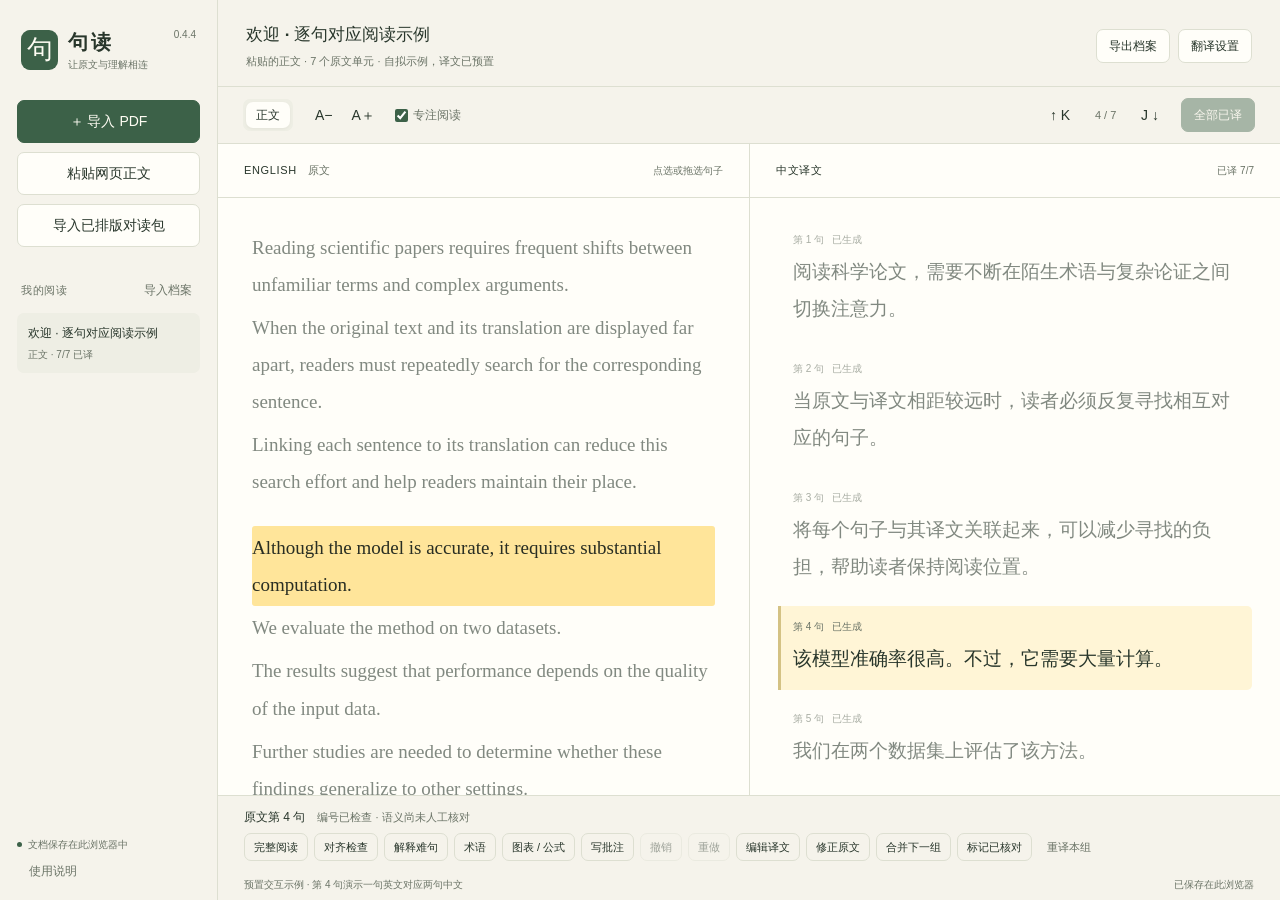
==== commit 241ecc00: "Improve PDF sharpness and preserve text contrast in highlights" ====
--- a/index.html
+++ b/index.html
@@ -12,7 +12,7 @@
 <body>
   <div class="app-shell">
     <aside class="sidebar" aria-label="论文库">
-      <div class="brand"><span class="brand-mark">句</span><div><strong>句读</strong><span>让原文与理解相连</span></div><span class="version">0.4.3</span></div>
+      <div class="brand"><span class="brand-mark">句</span><div><strong>句读</strong><span>让原文与理解相连</span></div><span class="version">0.4.4</span></div>
       <div class="import-buttons">
         <button class="primary" id="import-pdf">＋ 导入 PDF</button>
         <button id="import-text">粘贴网页正文</button>
--- a/styles.css
+++ b/styles.css
@@ -92,14 +92,14 @@
 .pdf-navigation input { padding:1px 3px; width:48px; border:0; background:transparent; text-align:center; font-size:11px; }
 .pdf-navigation select { font-size:10px; padding:1px 3px; margin-left:5px; max-width:64px; }
 #pdf-container,#translated-pdf-container { padding:8px; }
-.pdf-page { position:relative; background:#fff; margin:auto; box-shadow:0 1px 5px #00000016; }
+.pdf-page { position:relative; background:#fff; margin:auto; box-shadow:0 1px 5px #00000016; isolation:isolate; }
 .pdf-page-slot { position:relative; margin:0 auto 30px; background:#fff; box-shadow:0 1px 5px #00000016; overflow-anchor:none; }
 .pdf-page-host { width:100%; height:100%; }
 .pdf-page-label { position:absolute; left:0; right:0; bottom:-23px; text-align:center; font:10px/20px system-ui,sans-serif; color:var(--muted); pointer-events:none; }
 .pdf-document { overflow-anchor:none; }
 .pdf-page canvas { display:block; }
 .pdf-page .textLayer { z-index:2; }
-.pdf-coordinate-highlights { position:absolute; inset:0; z-index:3; pointer-events:none; }
+.pdf-coordinate-highlights { position:absolute; inset:0; z-index:3; pointer-events:none; mix-blend-mode:multiply; }
 .pdf-coordinate-highlight { position:absolute; background:#ffd2498c; border-radius:1px; pointer-events:none; }
 .layout-note { display:flex; justify-content:space-between; align-items:center; flex-wrap:wrap; gap:2px 8px; min-height:32px; border-bottom:1px solid var(--line); padding:4px 12px; color:var(--muted); font-size:10px; }
 .layout-note button { font-size:10px; }
@@ -148,7 +148,7 @@
 .reading-workspace { display:flex; flex:1; min-height:0; min-width:0; }
 .reading-workspace>.reading-panes { min-width:0; }
 .pdf-focus-veil { position:absolute; inset:0; width:100%; height:100%; z-index:5; pointer-events:none; }
-.focus-reading .source-sentence:not(.linked),.focus-reading .translation-group:not(.linked) { opacity:.44; }
+.focus-reading .source-sentence:not(.linked),.focus-reading .translation-group:not(.linked) { opacity:.58; }
 .focus-reading .layout-sentence:not(.linked) { opacity:1; }
 .layout-overflow::after { content:""; position:absolute; inset:auto 0 0; height:.8em; background:linear-gradient(transparent,#fff); pointer-events:none; }
 .layout-sentence.continuation { text-decoration:underline dotted; }
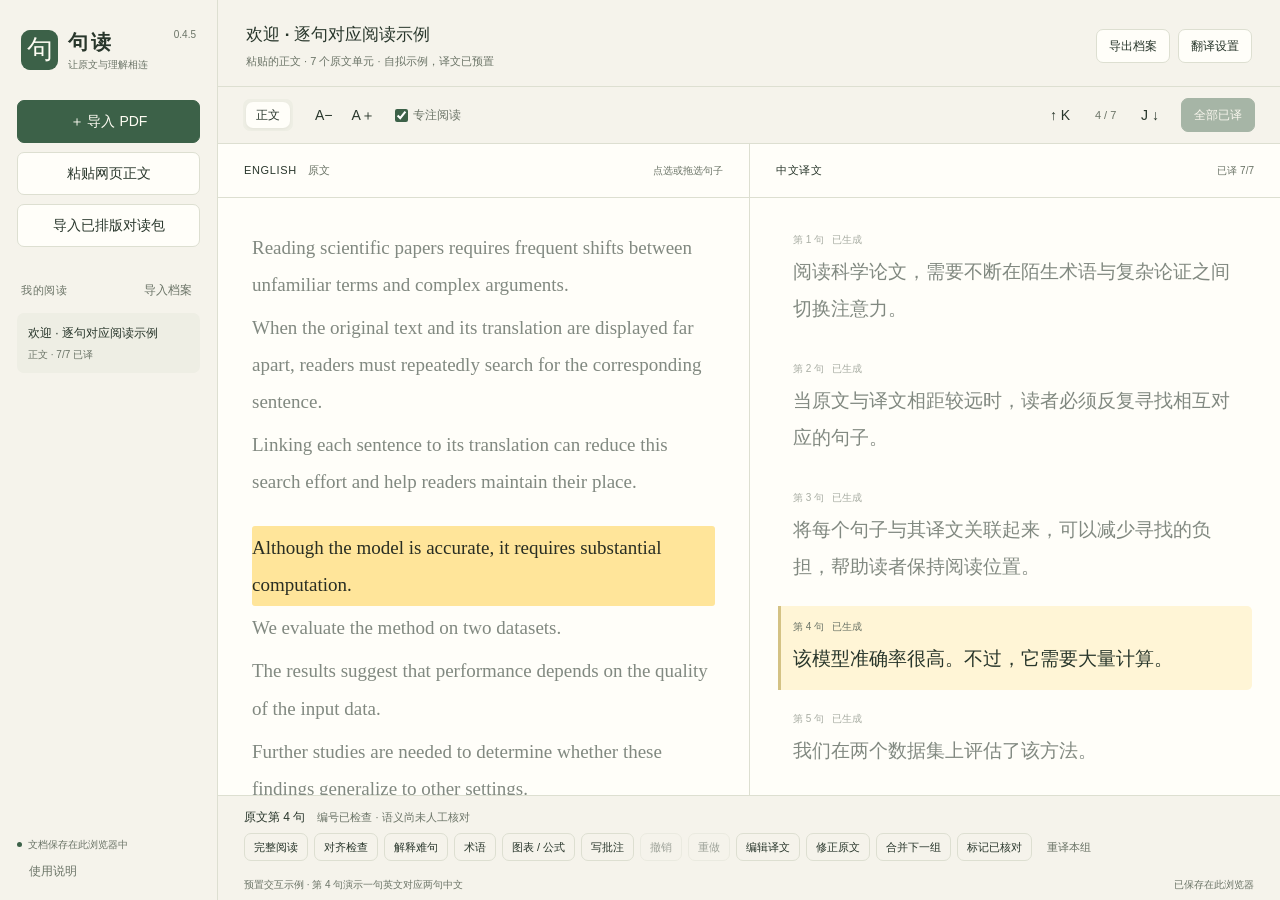
==== commit 8ffc1543: "Fix translated PDF prose retained around inline math and expose full Chinese" ====
--- a/index.html
+++ b/index.html
@@ -12,7 +12,7 @@
 <body>
   <div class="app-shell">
     <aside class="sidebar" aria-label="论文库">
-      <div class="brand"><span class="brand-mark">句</span><div><strong>句读</strong><span>让原文与理解相连</span></div><span class="version">0.4.4</span></div>
+      <div class="brand"><span class="brand-mark">句</span><div><strong>句读</strong><span>让原文与理解相连</span></div><span class="version">0.4.5</span></div>
       <div class="import-buttons">
         <button class="primary" id="import-pdf">＋ 导入 PDF</button>
         <button id="import-text">粘贴网页正文</button>
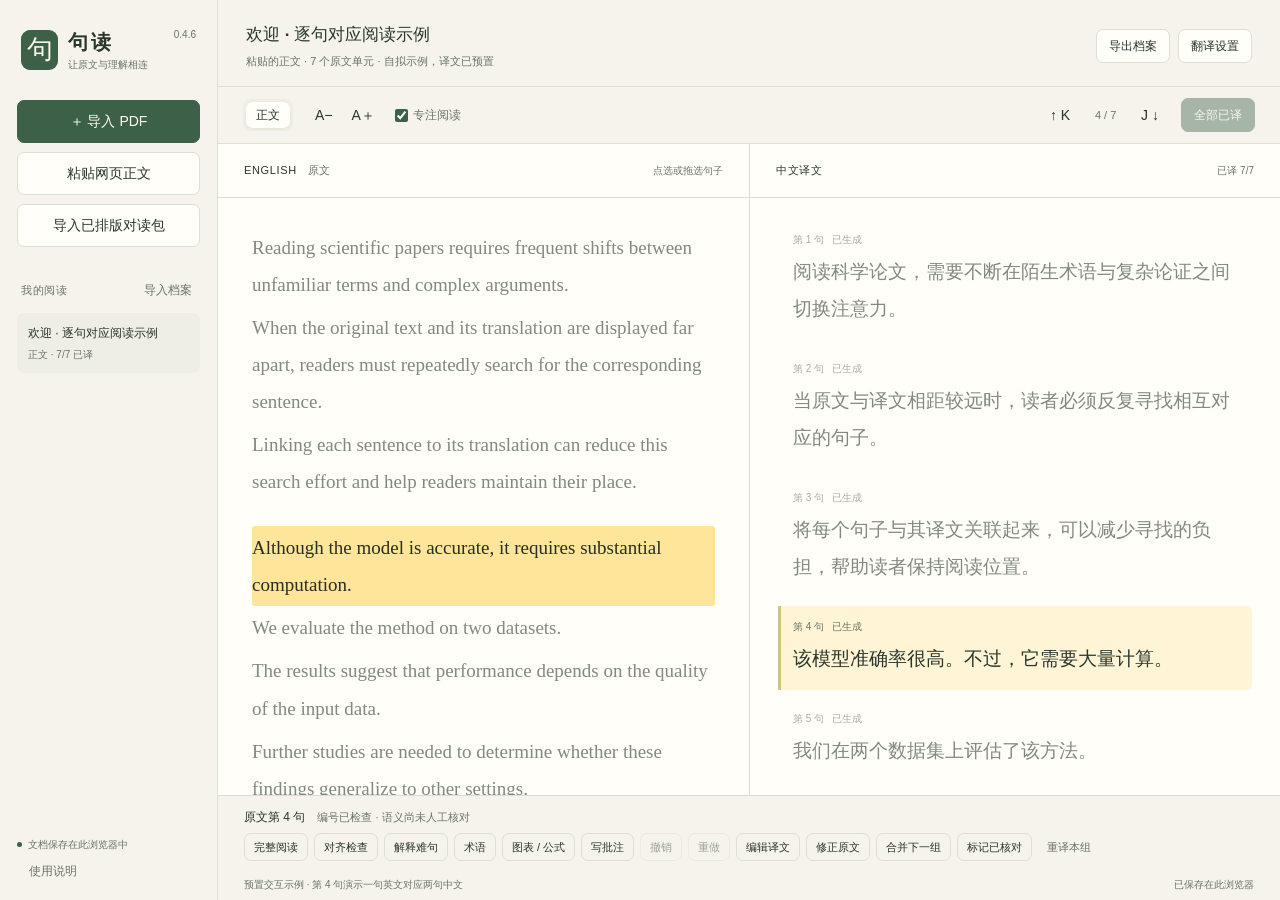
==== commit ff0b529f: "Fix bilingual PDF column bounds and add Windows desktop launcher" ====
--- a/index.html
+++ b/index.html
@@ -12,7 +12,7 @@
 <body>
   <div class="app-shell">
     <aside class="sidebar" aria-label="论文库">
-      <div class="brand"><span class="brand-mark">句</span><div><strong>句读</strong><span>让原文与理解相连</span></div><span class="version">0.4.5</span></div>
+      <div class="brand"><span class="brand-mark">句</span><div><strong>句读</strong><span>让原文与理解相连</span></div><span class="version">0.4.6</span></div>
       <div class="import-buttons">
         <button class="primary" id="import-pdf">＋ 导入 PDF</button>
         <button id="import-text">粘贴网页正文</button>
--- a/styles.css
+++ b/styles.css
@@ -105,7 +105,7 @@
 .layout-note button { font-size:10px; }
 .layout-measurement { pointer-events:none; }
 .translated-page { color:#181818; isolation:isolate; }
-.layout-region { position:absolute; overflow:hidden; font-family:"Noto Serif CJK SC","Source Han Serif SC","Microsoft YaHei",sans-serif; line-height:1.3; color:#181818; background:#fff; z-index:2; }
+.layout-region { position:absolute; overflow:hidden; contain:paint; font-family:"Noto Serif CJK SC","Source Han Serif SC","Microsoft YaHei",sans-serif; font-weight:400; line-height:1.3; letter-spacing:0; color:#181818; background:#fff; z-index:2; }
 .layout-region.heading,.layout-region.bold { font-weight:700; }
 .layout-flow { width:100%; overflow-wrap:anywhere; }
 .layout-sentence { display:inline; appearance:none; padding:0; margin:0; border:0; border-radius:1px; background:transparent; font:inherit; color:inherit; line-height:inherit; text-align:inherit; white-space:pre-wrap; user-select:text; cursor:pointer; box-decoration-break:clone; -webkit-box-decoration-break:clone; }
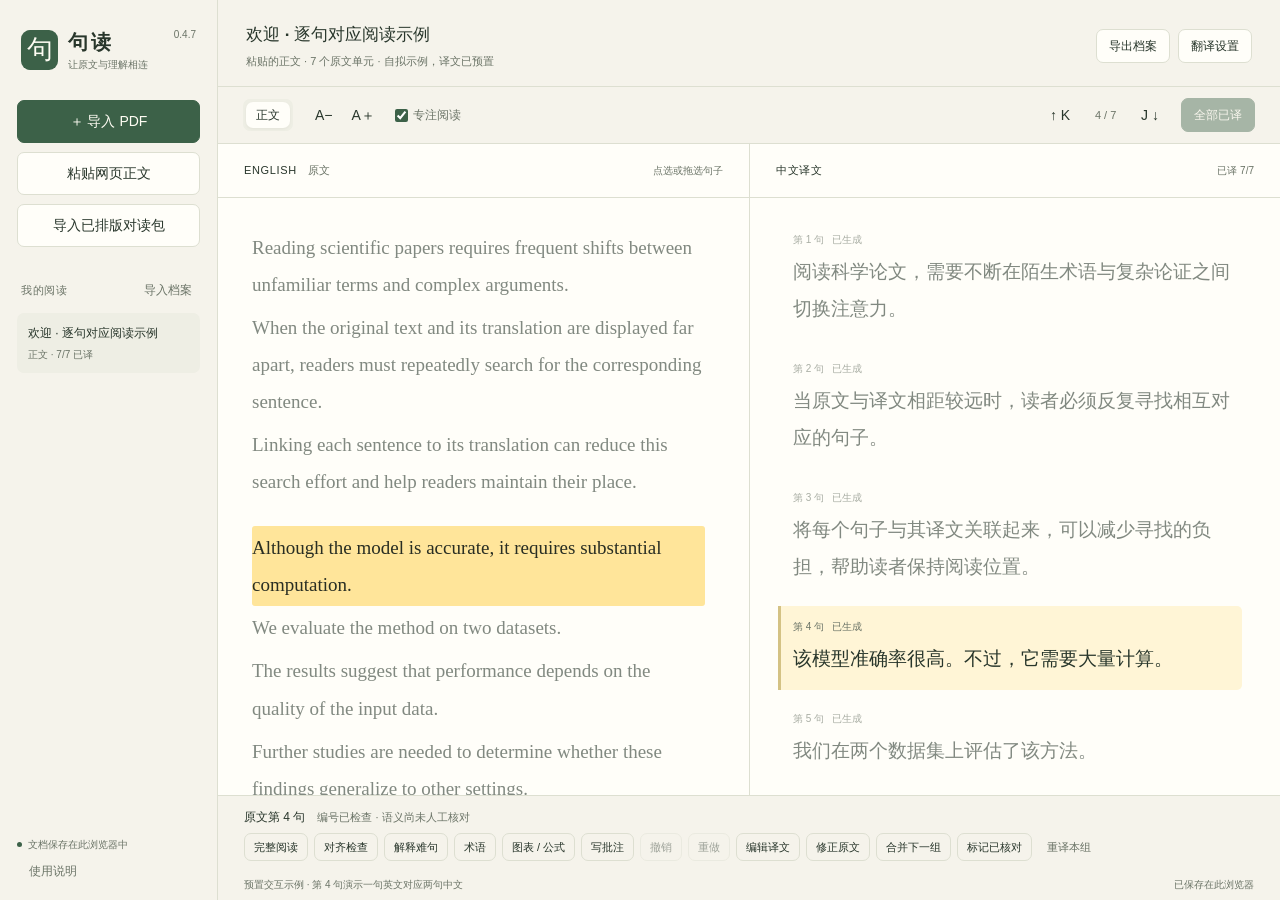
==== commit c401ceb0: "Add independent source and translation PDF zoom with persistent reading position" ====
--- a/index.html
+++ b/index.html
@@ -12,7 +12,7 @@
 <body>
   <div class="app-shell">
     <aside class="sidebar" aria-label="论文库">
-      <div class="brand"><span class="brand-mark">句</span><div><strong>句读</strong><span>让原文与理解相连</span></div><span class="version">0.4.6</span></div>
+      <div class="brand"><span class="brand-mark">句</span><div><strong>句读</strong><span>让原文与理解相连</span></div><span class="version">0.4.7</span></div>
       <div class="import-buttons">
         <button class="primary" id="import-pdf">＋ 导入 PDF</button>
         <button id="import-text">粘贴网页正文</button>
@@ -37,12 +37,17 @@
       </div>
       <div class="reading-workspace" id="reading-workspace"><div class="reading-panes" id="reading-panes">
         <section class="pane source-pane" aria-label="英文原文">
-          <header class="pane-header"><span>ENGLISH <em>原文</em></span><div class="pdf-navigation" id="pdf-navigation" hidden><button id="previous-page" aria-label="上一页">‹</button><label><input type="number" id="page-number" min="1" value="1" aria-label="PDF 页码"><span id="page-total"></span></label><button id="next-page" aria-label="下一页">›</button><select id="pdf-zoom" aria-label="PDF 放大比例"><option value="1">适宽</option><option value="1.25">125%</option><option value="1.5">150%</option><option value="2">200%</option></select></div><span class="pane-hint">点选或拖选句子</span></header>
+          <header class="pane-header"><span>ENGLISH <em>原文</em></span><span class="pane-hint">点选或拖选句子</span></header>
+          <div class="pdf-toolbar" id="pdf-navigation" hidden>
+            <div class="pdf-page-controls"><button id="previous-page" aria-label="上一页">‹</button><label><input type="number" id="page-number" min="1" value="1" aria-label="PDF 页码"><span id="page-total"></span></label><button id="next-page" aria-label="下一页">›</button></div>
+            <div class="pdf-zoom-controls" role="group" aria-label="原文缩放"><span>原文缩放</span><button id="pdf-zoom-out" aria-label="缩小原文">−</button><select id="pdf-zoom" aria-label="原文放大比例"></select><button id="pdf-zoom-in" aria-label="放大原文">＋</button><button id="pdf-zoom-fit" aria-label="原文恢复适宽">适宽</button></div>
+          </div>
           <div id="source-layout-note" class="layout-note" hidden>英文原版 · 连续滚动 · ↑ ↓ 逐句阅读</div>
           <div id="source-scroll" class="pane-scroll"><div id="source-text" lang="en"></div><div id="pdf-container" hidden></div></div>
         </section>
         <section class="pane translation-pane" aria-label="中文译文">
           <header class="pane-header"><span>中文译文</span><div id="target-view-switch" class="view-switch" aria-label="译文显示方式" hidden><button id="target-view-text" aria-pressed="false">逐句</button><button id="target-view-reader" aria-pressed="false">舒展阅读</button><button id="target-view-layout" aria-pressed="true" class="selected">论文版式</button></div><span id="translation-summary" class="pane-hint"></span></header>
+          <div class="pdf-toolbar" id="target-pdf-navigation" hidden><div class="pdf-zoom-controls" role="group" aria-label="译文缩放"><span>译文缩放</span><button id="target-pdf-zoom-out" aria-label="缩小译文">−</button><select id="target-pdf-zoom" aria-label="译文放大比例"></select><button id="target-pdf-zoom-in" aria-label="放大译文">＋</button><button id="target-pdf-zoom-fit" aria-label="译文恢复适宽">适宽</button></div></div>
           <div id="layout-note" class="layout-note" hidden><span id="layout-status">译文按原位排布 · 图表与公式保留</span><button id="layout-read" class="text-button">完整阅读 →</button></div>
           <div id="target-scroll" class="pane-scroll"><div id="target-text" lang="zh-CN"></div><div id="translated-pdf-container" hidden></div></div>
         </section>
@@ -103,7 +108,7 @@
   <dialog id="edit-dialog"><form id="edit-form"><div class="dialog-heading"><h2 id="edit-title">编辑译文</h2><button type="button" class="close-dialog" aria-label="关闭">×</button></div><div id="edit-source" class="source-excerpt"></div><div id="edit-fields"></div><label class="review-check" id="edit-reviewed-row"><input type="checkbox" id="edit-reviewed">我已核对原文和译文</label><div class="dialog-actions"><button type="button" class="close-dialog">取消</button><button type="submit" class="primary">保存</button></div></form></dialog>
 
   <dialog id="help-dialog"><div class="dialog-heading"><h2>从一篇论文开始</h2><button class="close-dialog" aria-label="关闭">×</button></div>
-    <ol class="help-steps"><li>导入可选中文字的 PDF，或粘贴论文网页正文。</li><li>先检查英文识别顺序；PDF 可切换原版和正文。选中有误的单元，用“修正原文”修改。</li><li>在翻译设置填写你的服务地址和模型，再翻译未完成部分。支持分批暂停与续译。</li><li>PDF 右侧可选“论文版式”，中文按原来的栏位、标题和段落位置排布，图表、公式和较短的图内标签保留原样。未翻译区域显示英文；原栏位放不下时，点击句子可在可调宽的阅读区看完整译文；选择“舒展阅读”可自然换行连续读全文。跨栏或跨页的句组不按标点硬拆，可展开阅读整组译文。</li><li>点选或拖选英文，中文对应句组同步高亮；点击中文可反向定位。PDF 两侧均可连续滚动，点击对应句子时定位另一侧；页码可直接跳转。按 ↓ / → / J 下一句、↑ / ← / K 上一句，或 Alt+↓ / Alt+↑，在输入框和弹窗中不会触发切句。两侧可一起放大。“专注阅读”会淡化两侧其余内容；“完整阅读”支持调宽和展开。</li><li>使用“对齐检查”查看漏译、数值及已有警告；可重新配对、合并、拆分，并用撤销 / 重做或 Ctrl+Z / Ctrl+Shift+Z 恢复。已排版 PDF 可以重配已有片段。核对后可做确认标记。</li><li>“解释难句”会调用你配置的模型，结合相邻上下文解释结构、术语与作者意图，每条附原文依据。AI 解释仍需核对。</li><li>“术语”支持悬停释义、自定义本文含义、统一现有译法和个人词库导入 / 导出。“图表 / 公式”可按编号展开原页，关闭后回到当前句。“写批注”自动关联中英文，可导出带原句、译文、页码的笔记。</li><li>阅读位置和文档自动保存在此浏览器。定期导出档案，换浏览器或清理数据前尤其如此。</li></ol>
+    <ol class="help-steps"><li>导入可选中文字的 PDF，或粘贴论文网页正文。</li><li>先检查英文识别顺序；PDF 可切换原版和正文。选中有误的单元，用“修正原文”修改。</li><li>在翻译设置填写你的服务地址和模型，再翻译未完成部分。支持分批暂停与续译。</li><li>PDF 右侧可选“论文版式”，中文按原来的栏位、标题和段落位置排布，图表、公式和较短的图内标签保留原样。未翻译区域显示英文；原栏位放不下时，点击句子可在可调宽的阅读区看完整译文；选择“舒展阅读”可自然换行连续读全文。跨栏或跨页的句组不按标点硬拆，可展开阅读整组译文。</li><li>点选或拖选英文，中文对应句组同步高亮；点击中文可反向定位。PDF 两侧均可连续滚动，点击对应句子时定位另一侧；页码可直接跳转。按 ↓ / → / J 下一句、↑ / ← / K 上一句，或 Alt+↓ / Alt+↑，在输入框和弹窗中不会触发切句。原文和译文各有独立缩放按钮，可分别调节到 300%，点“适宽”恢复；放大后可横向滚动。“专注阅读”会淡化两侧其余内容；“完整阅读”支持调宽和展开。</li><li>使用“对齐检查”查看漏译、数值及已有警告；可重新配对、合并、拆分，并用撤销 / 重做或 Ctrl+Z / Ctrl+Shift+Z 恢复。已排版 PDF 可以重配已有片段。核对后可做确认标记。</li><li>“解释难句”会调用你配置的模型，结合相邻上下文解释结构、术语与作者意图，每条附原文依据。AI 解释仍需核对。</li><li>“术语”支持悬停释义、自定义本文含义、统一现有译法和个人词库导入 / 导出。“图表 / 公式”可按编号展开原页，关闭后回到当前句。“写批注”自动关联中英文，可导出带原句、译文、页码的笔记。</li><li>阅读位置和文档自动保存在此浏览器。定期导出档案，换浏览器或清理数据前尤其如此。</li></ol>
     <p class="muted">第一版不支持扫描件 OCR、网页网址直接抓取或短语级精准对齐。复杂表格与公式附近的识别结果需要检查。“已生成”表示编号检查通过，不代表语义已经核对。</p>
       <div class="dialog-actions"><button type="button" class="close-dialog primary">开始</button></div>
   </dialog>
--- a/styles.css
+++ b/styles.css
@@ -58,7 +58,7 @@
 .pane-header { display:flex; align-items:center; flex-wrap:wrap; justify-content:space-between; gap:8px; min-height:54px; border-bottom:1px solid var(--line); padding:10px 26px; font-size:11px; letter-spacing:.06em; }
 .pane-header em { font-style:normal; color:var(--muted); margin-left:7px; }
 .pane-hint { color:var(--muted); font-size:10px; letter-spacing:0; }
-.pane-scroll { flex:1; min-height:0; overflow:auto; scroll-padding:65px 20px; scrollbar-width:thin; scrollbar-color:var(--line) transparent; }
+.pane-scroll { flex:1; min-height:0; overflow:auto; scrollbar-gutter:stable; scroll-padding:65px 20px; scrollbar-width:thin; scrollbar-color:var(--line) transparent; }
 #source-text { padding:28px 34px 100px; }
 .source-paragraph { margin:0 0 23px; font-family:Georgia,"Times New Roman",serif; font-size:var(--reading-size); line-height:1.95; }
 .source-sentence { appearance:none; display:inline; border:0; border-radius:3px; padding:3px 0; background:transparent; color:inherit; font:inherit; text-align:left; user-select:text; box-decoration-break:clone; -webkit-box-decoration-break:clone; }
@@ -86,11 +86,15 @@
 .error-banner { display:flex; gap:12px; align-items:center; justify-content:space-between; padding:10px 26px; background:color-mix(in srgb,var(--danger) 10%,var(--paper)); color:var(--danger); font-size:12px; }
 .error-banner span { white-space:pre-wrap; overflow-wrap:anywhere; }
 .error-banner button { flex-shrink:0; color:inherit; }
-.pdf-navigation { display:flex; align-items:center; gap:4px; }
-.pdf-navigation button { padding:0 6px; border:0; background:transparent; }
-.pdf-navigation label { display:flex; gap:3px; align-items:center; }
-.pdf-navigation input { padding:1px 3px; width:48px; border:0; background:transparent; text-align:center; font-size:11px; }
-.pdf-navigation select { font-size:10px; padding:1px 3px; margin-left:5px; max-width:64px; }
+.pdf-toolbar { display:flex; align-items:center; justify-content:space-between; flex-wrap:wrap; flex-shrink:0; gap:6px 10px; min-height:42px; padding:5px 12px; border-bottom:1px solid var(--line); background:var(--paper); font-size:11px; }
+.pdf-page-controls,.pdf-zoom-controls { display:flex; align-items:center; gap:4px; white-space:nowrap; }
+.pdf-toolbar button { min-width:27px; min-height:29px; padding:2px 6px; font-size:12px; }
+.pdf-page-controls button { border:0; background:transparent; }
+.pdf-page-controls label { display:flex; gap:3px; align-items:center; }
+.pdf-page-controls input { padding:2px 3px; width:42px; border:0; background:transparent; text-align:center; font-size:11px; }
+.pdf-zoom-controls { margin-left:auto; }
+.pdf-zoom-controls>span { color:var(--muted); margin-right:3px; }
+.pdf-zoom-controls select { font-size:12px; padding:3px 5px; width:75px; min-height:29px; }
 #pdf-container,#translated-pdf-container { padding:8px; }
 .pdf-page { position:relative; background:#fff; margin:auto; box-shadow:0 1px 5px #00000016; isolation:isolate; }
 .pdf-page-slot { position:relative; margin:0 auto 30px; background:#fff; box-shadow:0 1px 5px #00000016; overflow-anchor:none; }
